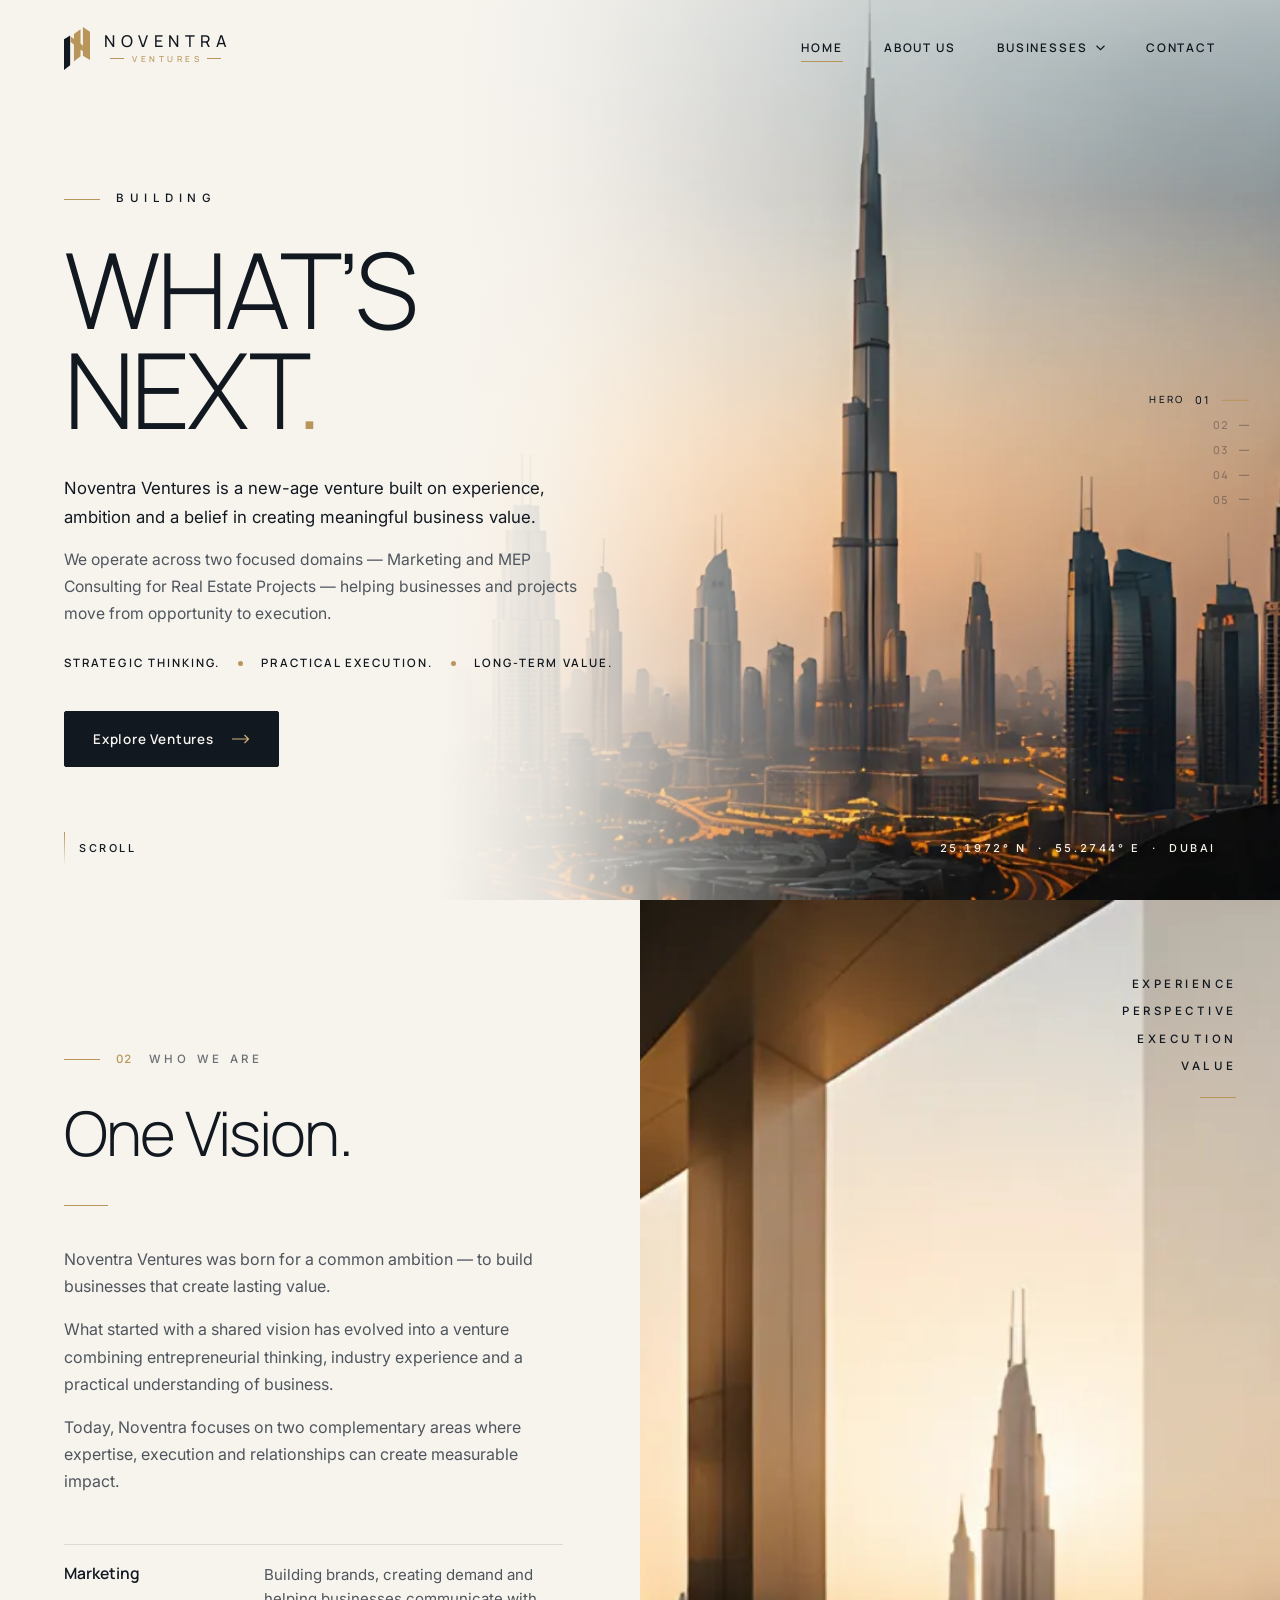
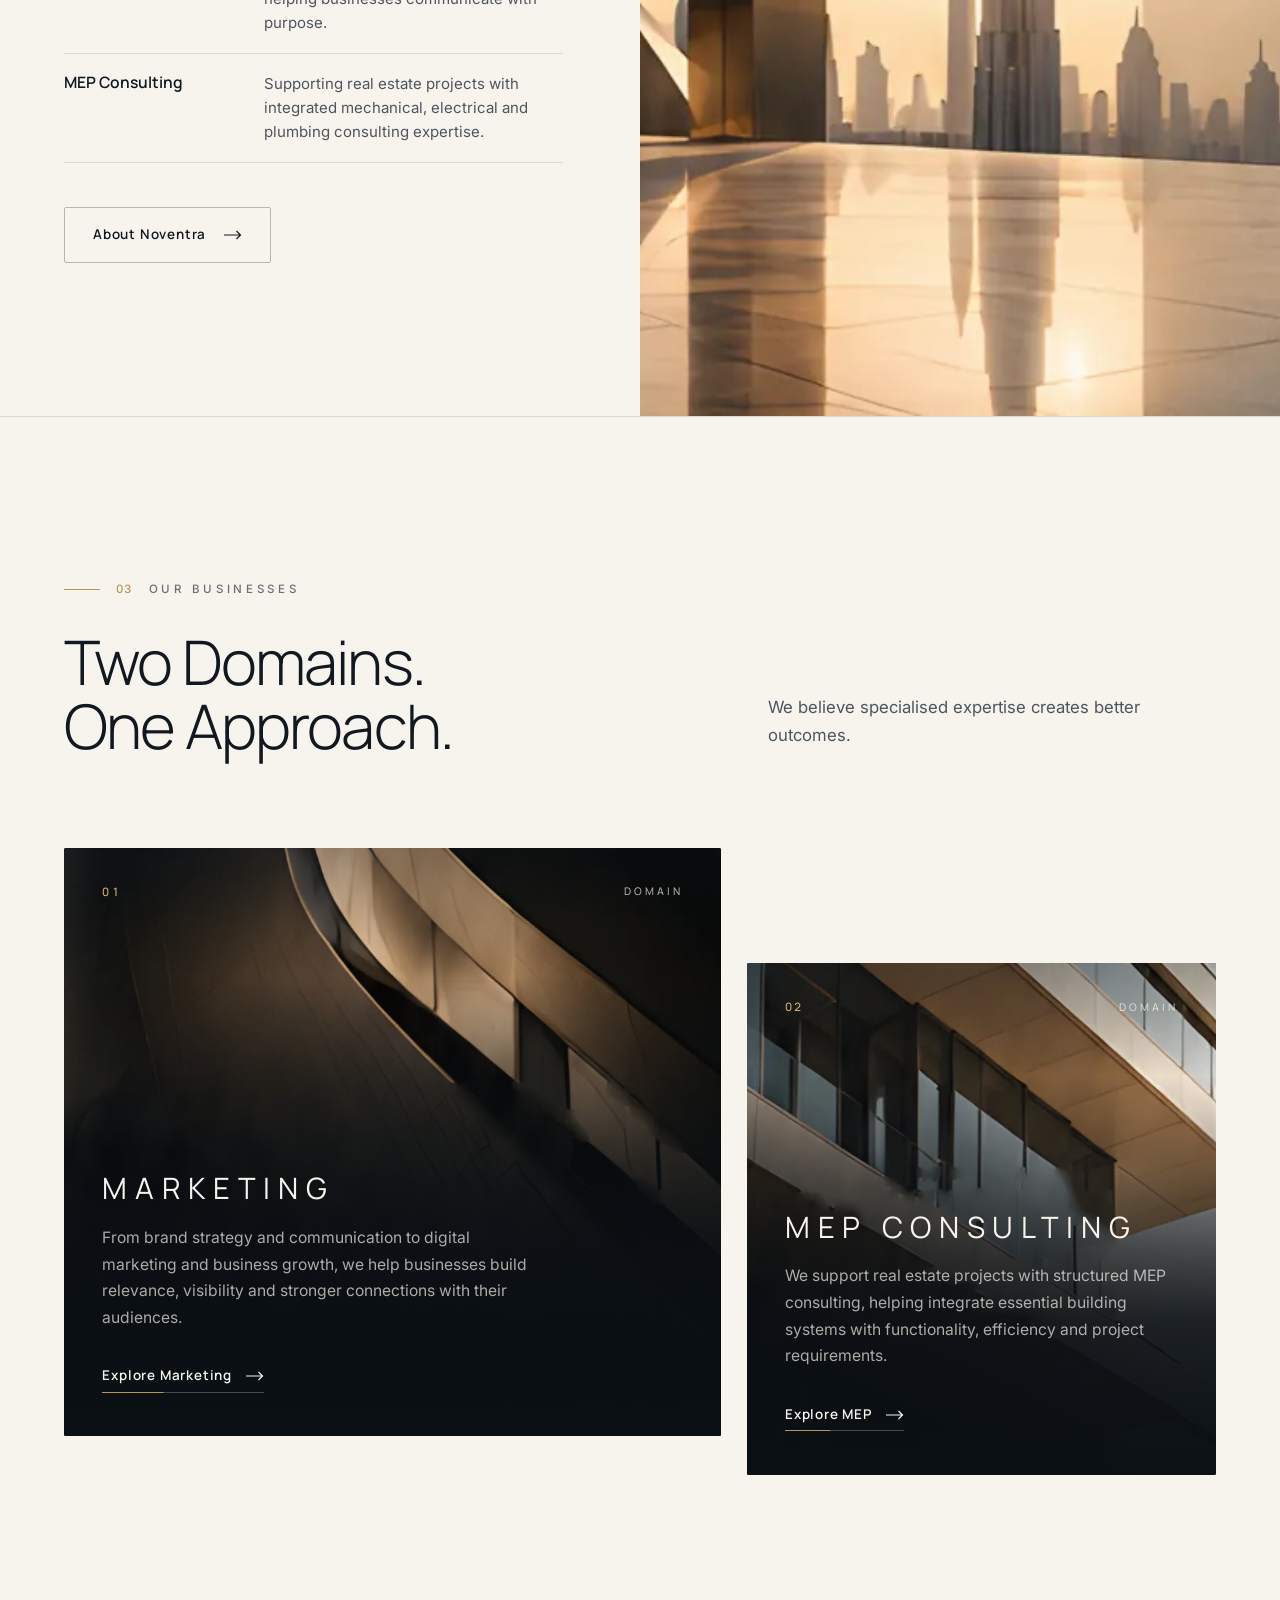
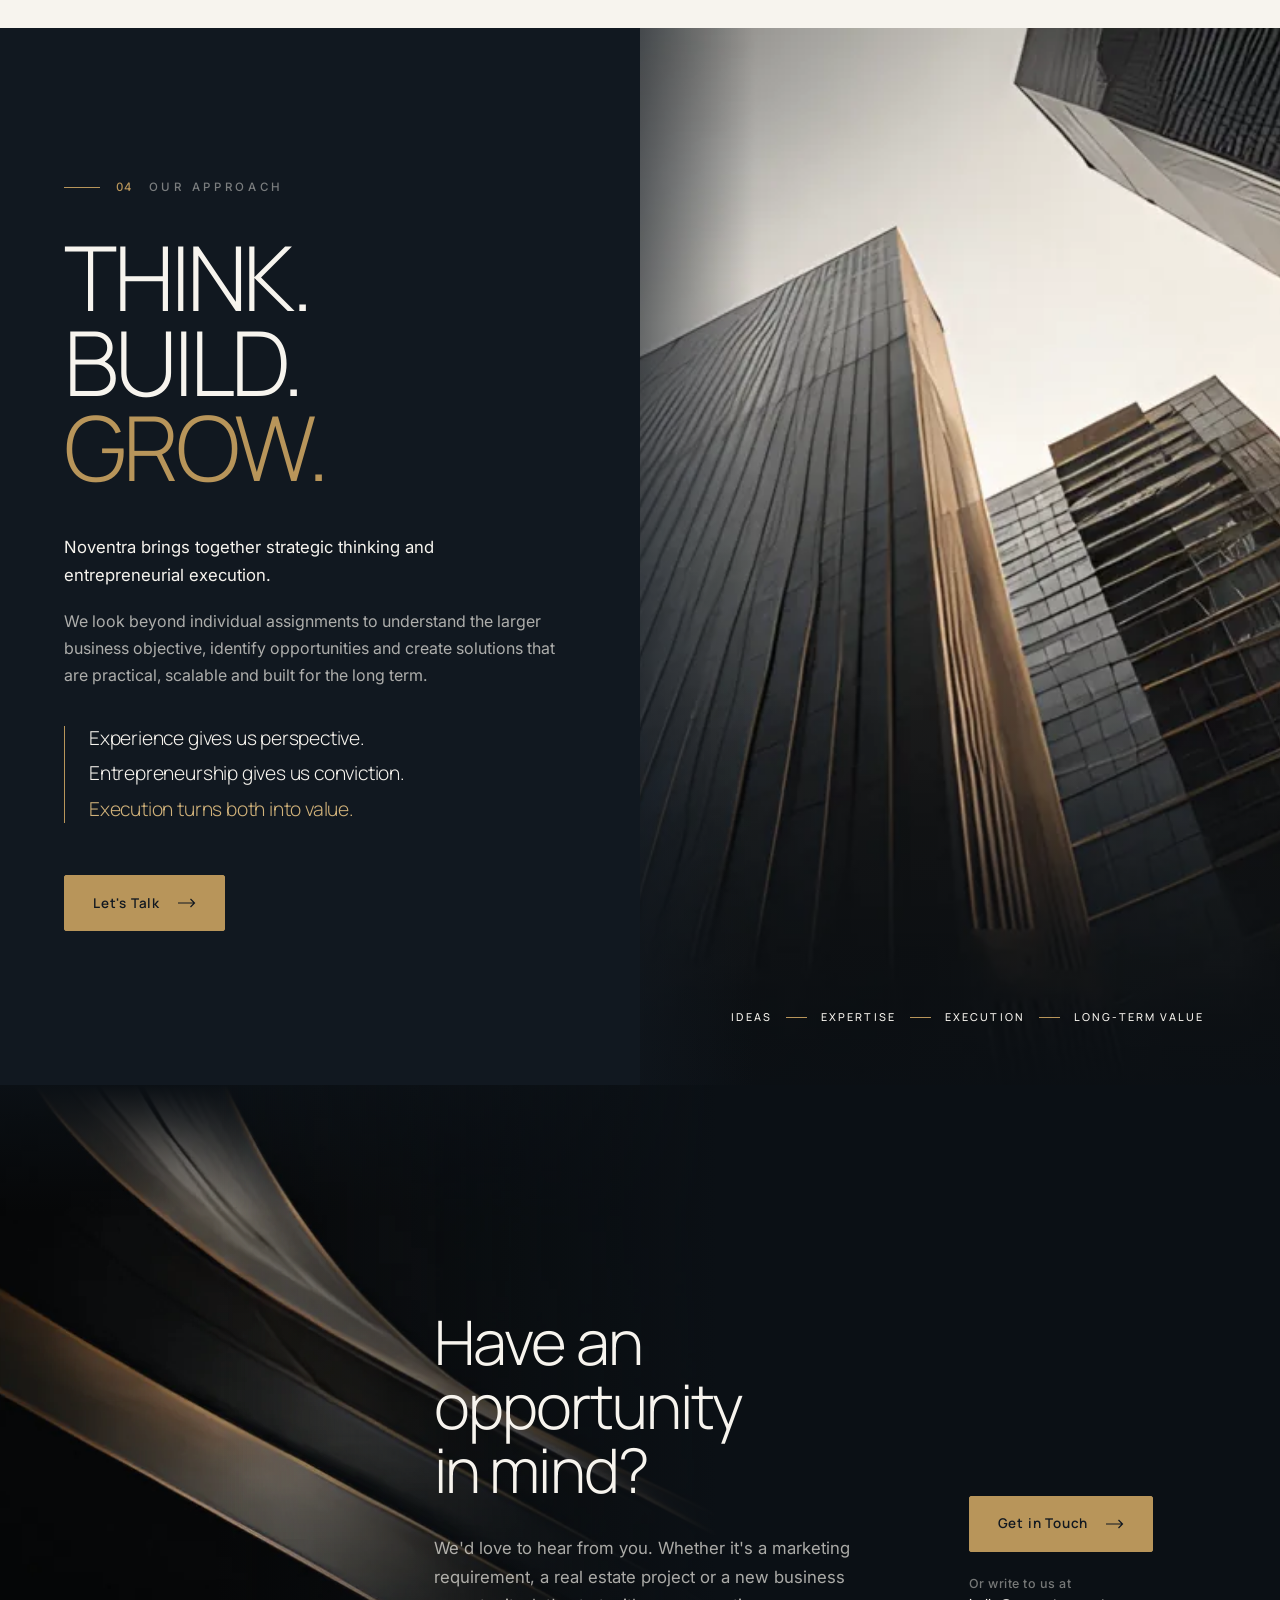
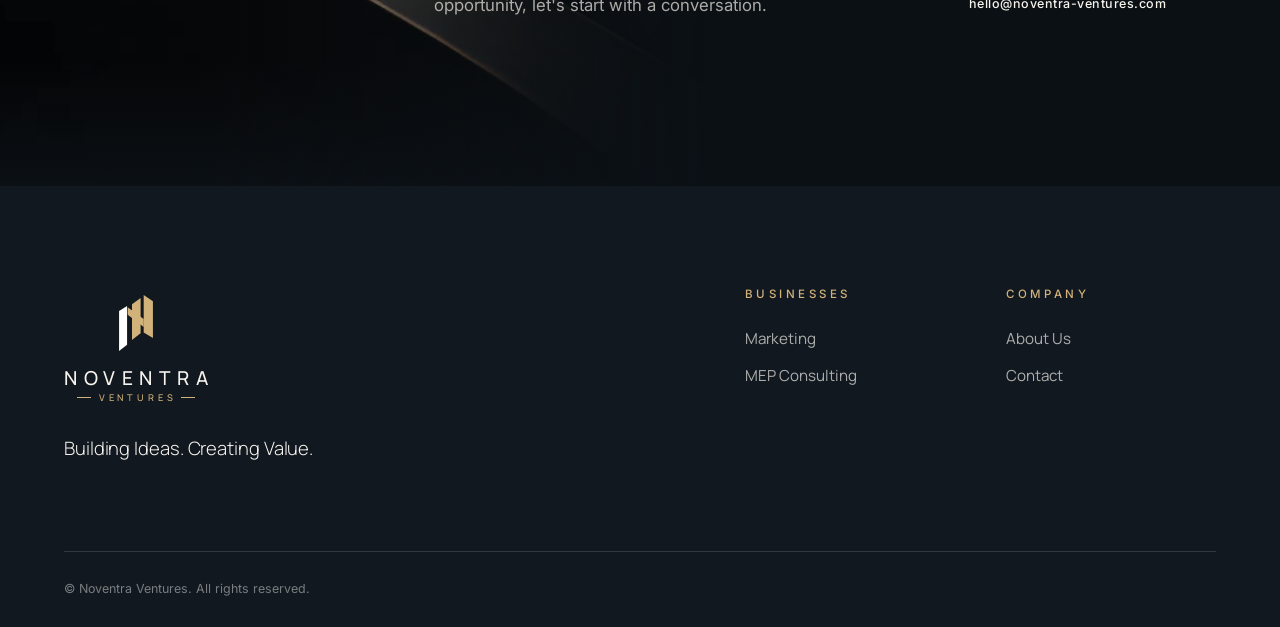
==== index.html @ 3c453032 "Add files via upload" ====
<!DOCTYPE html>
<html lang="en">
<head>
  <meta charset="utf-8">
  <meta name="viewport" content="width=device-width, initial-scale=1, viewport-fit=cover">
  <title>Noventra Ventures</title>
  <meta name="description" content="Noventra Ventures is a Dubai-based venture building businesses that create lasting value, across Marketing and MEP Consulting for real estate projects.">
  <meta name="theme-color" content="#111820">
  <meta property="og:type" content="website">
  <meta property="og:title" content="Noventra Ventures">
  <meta property="og:description" content="Noventra Ventures is a Dubai-based venture building businesses that create lasting value, across Marketing and MEP Consulting for real estate projects.">
  <meta property="og:image" content="assets/img/hero-1600.jpg">
  <meta name="twitter:card" content="summary_large_image">
  <link rel="icon" type="image/svg+xml" href="assets/img/noventra-symbol.svg">
  <link rel="preconnect" href="https://fonts.googleapis.com">
  <link rel="preconnect" href="https://fonts.gstatic.com" crossorigin>
  <link rel="stylesheet" href="https://fonts.googleapis.com/css2?family=Inter:wght@400;500;600&family=Manrope:wght@300;400;500;600;700&display=swap">
  <link rel="stylesheet" href="assets/css/styles.css">
  <script type="application/ld+json">
  {"@context": "https://schema.org", "@type": "Organization", "name": "Noventra Ventures", "slogan": "Create value. Build what lasts.", "email": "hello@noventra-ventures.com", "address": {"@type": "PostalAddress", "streetAddress": "B.C. 130786, Ajman Free Zone C1 Building, Ajman Free Zone", "addressLocality": "Ajman", "addressCountry": "AE"}}
  </script>
</head>
<body>
  <svg width="0" height="0" style="position:absolute" aria-hidden="true" focusable="false">
    <symbol id="nv-symbol" viewBox="0 0 49.44 81.8">
      <path class="nv-ink" d="M0 81.8V23.37l11.68-7.19v56.63z"/>
      <path class="nv-gold" d="M18.88 65.62V13.48l12.58-8.99v51.24z"/>
      <path class="nv-gold" d="M35.95 54.83V0l13.49 8.99v53.93z"/>
      <path class="nv-gold" d="M12.58 28.77l23.37 17.97V35.05L12.58 17.98z"/>
    </symbol>
  </svg>

  <a class="skip-link" href="#main">Skip to content</a>

  <header class="site-header">
    <div class="container site-header__inner">
      <a class="logo" href="index.html" aria-label="Noventra Ventures — home">
        <svg class="logo__symbol" aria-hidden="true"><use href="#nv-symbol"/></svg>
        <span class="logo__word" aria-hidden="true"><span class="logo__name">Noventra</span><span class="logo__sub">Ventures</span></span>
      </a>
      <nav class="nav" aria-label="Primary">
        <ul class="nav__list">
          <li><a class="nav__link" href="index.html" aria-current="page">Home</a></li>
          <li><a class="nav__link" href="about.html">About Us</a></li>
          <li class="nav__item" data-dropdown>
            <button class="nav__link" type="button" aria-expanded="false" aria-controls="dd-businesses">Businesses<svg class="chev" viewBox="0 0 9 6" aria-hidden="true"><path d="M.5.75 4.5 4.75 8.5.75" fill="none" stroke="currentColor" stroke-width="1.2"/></svg></button>
            <div class="dropdown" id="dd-businesses">
              <a href="marketing.html"><span>01</span>Marketing</a>
              <a href="mep.html"><span>02</span>MEP Consulting</a>
            </div>
          </li>
          <li><a class="nav__link" href="contact.html">Contact</a></li>
        </ul>
      </nav>
    </div>
  </header>

  <nav class="indicator" aria-label="Page sections">
    <a href="#home" data-target="home" data-label="Hero" class="is-active">01</a>
    <a href="#who" data-target="who" data-label="Who We Are">02</a>
    <a href="#businesses" data-target="businesses" data-label="Our Businesses">03</a>
    <a href="#approach" data-target="approach" data-label="Our Approach">04</a>
    <a href="#talk" data-target="talk" data-label="Contact">05</a>
  </nav>

  <main id="main">

    <!-- 01 Hero -->
    <section class="hero" id="home" data-tone="light" aria-labelledby="hero-title">
      <div class="hero__media">
        <picture>
            <source type="image/webp" srcset="assets/img/hero-900.webp 900w, assets/img/hero-1600.webp 1588w" sizes="(max-width: 960px) 100vw, 66vw">
            <img src="assets/img/hero-1600.jpg" srcset="assets/img/hero-900.jpg 900w, assets/img/hero-1600.jpg 1588w" sizes="(max-width: 960px) 100vw, 66vw" width="1588" height="1452" alt="Downtown Dubai at dawn, with Burj Khalifa rising above the skyline and the morning haze" fetchpriority="high">
          </picture>
      </div>
      <div class="container">
        <div class="hero__content">
          <p class="eyebrow">Building</p>
          <h1 class="display hero__title" id="hero-title"><span>What’s</span><span>Next<span class="dot">.</span></span></h1>
          <p class="hero__lead">Noventra Ventures is a new-age venture built on experience, ambition and a belief in creating meaningful business value.</p>
          <p class="hero__more">We operate across two focused domains — Marketing and MEP Consulting for Real Estate Projects — helping businesses and projects move from opportunity to execution.</p>
          <p class="hero__tagline"><span>Strategic thinking.</span><span>Practical execution.</span><span>Long-term value.</span></p>
          <div class="hero__actions">
            <a class="btn" href="#businesses">Explore Ventures <svg class="arrow" viewBox="0 0 18 10" aria-hidden="true"><path d="M0 5h16.5M12.5 1l4 4-4 4" fill="none" stroke="currentColor" stroke-width="1.2"/></svg></a>
          </div>
        </div>
      </div>
      <div class="hero__meta" aria-hidden="true">
        <span class="scroll-cue"><i></i>Scroll</span>
        <span class="coords">25.1972° N &nbsp;·&nbsp; 55.2744° E &nbsp;·&nbsp; Dubai</span>
      </div>
    </section>

    <!-- 02 Who we are -->
    <section class="who" id="who" data-tone="light" aria-labelledby="who-title">
      <div class="who__grid">
        <div class="who__text">
          <p class="eyebrow reveal"><span class="eyebrow__index">02</span> Who We Are</p>
          <h2 class="h2 reveal" id="who-title" data-delay="1"><span>One Vision.</span></h2>
          <span class="rule-gold reveal" aria-hidden="true"></span>
          <p class="body reveal">Noventra Ventures was born for a common ambition — to build businesses that create lasting value.</p>
          <p class="body reveal">What started with a shared vision has evolved into a venture combining entrepreneurial thinking, industry experience and a practical understanding of business.</p>
          <p class="body reveal">Today, Noventra focuses on two complementary areas where expertise, execution and relationships can create measurable impact.</p>
          <div class="criteria reveal" data-delay="1">
            <dl>
              <div class="criteria__row">
                <dt>Marketing</dt>
                <dd>Building brands, creating demand and helping businesses communicate with purpose.</dd>
              </div>
              <div class="criteria__row">
                <dt>MEP Consulting</dt>
                <dd>Supporting real estate projects with integrated mechanical, electrical and plumbing consulting expertise.</dd>
              </div>
            </dl>
          </div>
          <a class="btn btn--outline who__cta reveal" href="about.html">About Noventra <svg class="arrow" viewBox="0 0 18 10" aria-hidden="true"><path d="M0 5h16.5M12.5 1l4 4-4 4" fill="none" stroke="currentColor" stroke-width="1.2"/></svg></a>
        </div>
        <figure class="who__media">
          <picture>
            <source type="image/webp" srcset="assets/img/who-700.webp 700w, assets/img/who-1200.webp 1200w" sizes="(max-width: 960px) 100vw, 50vw">
            <img src="assets/img/who-1200.jpg" srcset="assets/img/who-700.jpg 700w, assets/img/who-1200.jpg 1200w" sizes="(max-width: 960px) 100vw, 50vw" width="1200" height="1175" alt="A stone-clad terrace framing the Dubai skyline at sunrise, reflected in a polished floor" loading="lazy" decoding="async">
          </picture>
          <ul class="who__caption" aria-label="What we bring">
            <li>Experience</li><li>Perspective</li><li>Execution</li><li>Value</li>
          </ul>
        </figure>
      </div>
    </section>

    <!-- 03 Our businesses -->
    <section class="businesses" id="businesses" data-tone="light" aria-labelledby="biz-title">
      <div class="container">
        <div class="section-head">
          <div>
            <p class="eyebrow reveal"><span class="eyebrow__index">03</span> Our Businesses</p>
            <h2 class="h2 reveal" id="biz-title" data-delay="1"><span>Two Domains.</span><span>One Approach.</span></h2>
          </div>
          <div class="section-head__aside reveal" data-delay="2">
            <p class="lead">We believe specialised expertise creates better outcomes.</p>
          </div>
        </div>
        <div class="cards">
          <article class="card reveal" aria-labelledby="card-marketing">
            <div class="card__media">
              <picture>
            <source type="image/webp" srcset="assets/img/card-marketing-700.webp 700w, assets/img/card-marketing-1200.webp 1200w" sizes="(max-width: 960px) 100vw, 58vw">
            <img src="assets/img/card-marketing-1200.jpg" srcset="assets/img/card-marketing-700.jpg 700w, assets/img/card-marketing-1200.jpg 1200w" sizes="(max-width: 960px) 100vw, 58vw" width="1200" height="828" alt="" loading="lazy" decoding="async">
          </picture>
            </div>
            <p class="card__index"><b>01</b><em>Domain</em></p>
            <div class="card__body">
              <h3 class="card__title" id="card-marketing">Marketing</h3>
              <p class="card__text">From brand strategy and communication to digital marketing and business growth, we help businesses build relevance, visibility and stronger connections with their audiences.</p>
              <a class="link" href="marketing.html">Explore Marketing <svg class="arrow" viewBox="0 0 18 10" aria-hidden="true"><path d="M0 5h16.5M12.5 1l4 4-4 4" fill="none" stroke="currentColor" stroke-width="1.2"/></svg></a>
            </div>
          </article>
          <article class="card card--offset reveal" data-delay="2" aria-labelledby="card-mep">
            <div class="card__media">
              <picture>
            <source type="image/webp" srcset="assets/img/card-mep-700.webp 700w, assets/img/card-mep-1200.webp 1200w" sizes="(max-width: 960px) 100vw, 42vw">
            <img src="assets/img/card-mep-1200.jpg" srcset="assets/img/card-mep-700.jpg 700w, assets/img/card-mep-1200.jpg 1200w" sizes="(max-width: 960px) 100vw, 42vw" width="1200" height="828" alt="" loading="lazy" decoding="async" style="object-position: 62% 50%">
          </picture>
            </div>
            <p class="card__index"><b>02</b><em>Domain</em></p>
            <div class="card__body">
              <h3 class="card__title" id="card-mep">MEP Consulting</h3>
              <p class="card__text">We support real estate projects with structured MEP consulting, helping integrate essential building systems with functionality, efficiency and project requirements.</p>
              <a class="link" href="mep.html">Explore MEP <svg class="arrow" viewBox="0 0 18 10" aria-hidden="true"><path d="M0 5h16.5M12.5 1l4 4-4 4" fill="none" stroke="currentColor" stroke-width="1.2"/></svg></a>
            </div>
          </article>
        </div>
      </div>
    </section>

    <!-- 04 Our approach -->
    <section class="approach on-dark" id="approach" data-tone="dark" aria-labelledby="approach-title">
      <div class="approach__grid">
        <div class="approach__text">
          <p class="eyebrow reveal"><span class="eyebrow__index">04</span> Our Approach</p>
          <h2 class="display approach__title reveal" id="approach-title" data-delay="1">
            <span>Think.</span><span>Build.</span><span class="accent">Grow.</span>
          </h2>
          <p class="lead reveal" data-delay="2">Noventra brings together strategic thinking and entrepreneurial execution.</p>
          <p class="body approach__body reveal" data-delay="2">We look beyond individual assignments to understand the larger business objective, identify opportunities and create solutions that are practical, scalable and built for the long term.</p>
          <ul class="credo reveal" data-delay="2">
            <li>Experience gives us perspective.</li>
            <li>Entrepreneurship gives us conviction.</li>
            <li>Execution turns both into value.</li>
          </ul>
          <a class="btn btn--gold reveal" href="contact.html">Let's Talk <svg class="arrow" viewBox="0 0 18 10" aria-hidden="true"><path d="M0 5h16.5M12.5 1l4 4-4 4" fill="none" stroke="currentColor" stroke-width="1.2"/></svg></a>
        </div>
        <div class="approach__media">
          <picture>
            <source type="image/webp" srcset="assets/img/approach-700.webp 700w, assets/img/approach-1200.webp 1200w" sizes="(max-width: 960px) 100vw, 50vw">
            <img src="assets/img/approach-1200.jpg" srcset="assets/img/approach-700.jpg 700w, assets/img/approach-1200.jpg 1200w" sizes="(max-width: 960px) 100vw, 50vw" width="1200" height="1088" alt="Glass-and-steel towers seen from street level, converging against a pale sky" loading="lazy" decoding="async">
          </picture>
          <ol class="sequence" aria-label="How we work">
            <li>Ideas</li><li>Expertise</li><li>Execution</li><li>Long-Term Value</li>
          </ol>
        </div>
      </div>
    </section>

    <section class="cta cta-band on-dark" id="talk" data-tone="dark" aria-labelledby="talk-title">
      <div class="cta__media" aria-hidden="true">
        <picture>
          <source type="image/webp" srcset="assets/img/cta-1000.webp">
          <img src="assets/img/cta-1000.jpg" width="1000" height="690" alt="" loading="lazy" decoding="async">
        </picture>
      </div>
      <div class="container cta-band__grid">
        <div class="cta-band__copy">
          <p class="eyebrow reveal"><span class="eyebrow__index">05</span> Let's Build Something</p>
          <h2 class="h2 reveal" id="talk-title" data-delay="1"><span>Have an opportunity</span><span>in mind?</span></h2>
          <p class="lead reveal" data-delay="2">We'd love to hear from you. Whether it's a marketing requirement, a real estate project or a new business opportunity, let's start with a conversation.</p>
        </div>
        <div class="cta-band__action reveal" data-delay="2">
          <a class="btn btn--gold" href="contact.html">Get in Touch <svg class="arrow" viewBox="0 0 18 10" aria-hidden="true"><path d="M0 5h16.5M12.5 1l4 4-4 4" fill="none" stroke="currentColor" stroke-width="1.2"/></svg></a>
          <p class="cta-band__mail">Or write to us at<br><span>hello@noventra-ventures.com</span></p>
        </div>
      </div>
    </section>
  </main>

  <footer class="site-footer on-dark">
    <div class="container">
      <div class="footer__grid">
        <div class="footer__brand">
          <a class="logo logo--reverse logo--stacked" href="index.html" aria-label="Noventra Ventures — home">
        <svg class="logo__symbol" aria-hidden="true"><use href="#nv-symbol"/></svg>
        <span class="logo__word" aria-hidden="true"><span class="logo__name">Noventra</span><span class="logo__sub">Ventures</span></span>
      </a>
          <p class="footer__tagline">Building Ideas. Creating Value.</p>
        </div>
        <div class="footer__col">
          <h2>Businesses</h2>
          <ul>
            <li><a href="marketing.html">Marketing</a></li>
            <li><a href="mep.html">MEP Consulting</a></li>
          </ul>
        </div>
        <div class="footer__col">
          <h2>Company</h2>
          <ul>
            <li><a href="about.html">About Us</a></li>
            <li><a href="contact.html">Contact</a></li>
          </ul>
        </div>
      </div>
      <div class="footer__bar">
        <p>© Noventra Ventures. All rights reserved.</p>
      </div>
    </div>
  </footer>

  <script src="assets/js/main.js" defer></script>
</body>
</html>
---- assets/css/styles.css ----
/* =========================================================================
   Noventra Ventures — Homepage
   Layout concept: an architectural 12-column grid where ivory editorial
   space alternates with ink "vault" sections; type carries the weight,
   imagery is cropped like architectural plates, gold appears only as rule,
   numeral and single action.
   ========================================================================= */

:root {
  /* Brand palette (Brand Guidelines v1.0) */
  --ink: #111820;            /* Noventra Ink — headings, navigation, dark surfaces */
  --ink-deep: #0B1015;       /* deeper ink for layered dark sections */
  --gold: #B8955A;           /* Champagne Gold — rules, highlights, key action */
  --gold-light: #D1B27A;     /* Light Gold — emphasis on dark */
  --ivory: #F7F4EE;          /* Warm Ivory — primary editorial ground */
  --white: #FFFFFF;          /* Pure White — clean surfaces */
  --mist: #EEEAE1;           /* Mist — secondary surfaces, dividers */

  /* Derived neutrals (hue-biased toward ink) */
  --text: #111820;
  --text-muted: #4E555D;
  --text-soft: #6B7076;
  --on-dark: #F7F4EE;
  --on-dark-muted: rgba(247, 244, 238, 0.68);
  --on-dark-soft: rgba(247, 244, 238, 0.46);
  --rule: rgba(17, 24, 32, 0.12);
  --rule-dark: rgba(247, 244, 238, 0.14);

  /* Type */
  --font-display: "Manrope", "Avenir Next", "Segoe UI", system-ui, sans-serif;
  --font-body: "Inter", "Helvetica Neue", Arial, system-ui, sans-serif;

  --fs-hero: clamp(3.4rem, 8.2vw, 7.75rem);
  --fs-display: clamp(3.1rem, 7vw, 6.75rem);
  --fs-h2: clamp(2.4rem, 4.8vw, 4.4rem);
  --fs-h3: clamp(1.15rem, 1.4vw, 1.35rem);
  --fs-lead: clamp(1.05rem, 1.2vw, 1.2rem);
  --fs-body: 1rem;
  --fs-small: 0.875rem;
  --fs-label: 0.72rem;

  /* Space & grid */
  --gutter: clamp(20px, 5vw, 80px);
  --maxw: 1400px;
  --section-y: clamp(96px, 12vw, 176px);
  --radius: 2px;
  --header-h: 96px;

  /* Motion */
  --ease: cubic-bezier(0.22, 0.61, 0.36, 1);
  --dur: 200ms;
  --dur-slow: 250ms;

  color-scheme: light;
}

/* ---------- Base ---------- */
*, *::before, *::after { box-sizing: border-box; }
html { scroll-behavior: smooth; -webkit-text-size-adjust: 100%; }
body {
  margin: 0;
  background: var(--ivory);
  color: var(--text);
  font-family: var(--font-body);
  font-size: var(--fs-body);
  line-height: 1.7;
  -webkit-font-smoothing: antialiased;
  -moz-osx-font-smoothing: grayscale;
  text-rendering: optimizeLegibility;
  overflow-x: hidden;
}
img { display: block; max-width: 100%; height: auto; }
a { color: inherit; text-decoration: none; }
h1, h2, h3, p, ul { margin: 0; }
ul { padding: 0; list-style: none; }
button { font: inherit; color: inherit; background: none; border: 0; cursor: pointer; padding: 0; }
:focus-visible { outline: 1px solid var(--gold); outline-offset: 4px; }
::selection { background: var(--gold-light); color: var(--ink); }

.visually-hidden {
  position: absolute !important; width: 1px; height: 1px; overflow: hidden;
  clip: rect(0 0 0 0); clip-path: inset(50%); white-space: nowrap;
}
.skip-link {
  position: fixed; top: 12px; left: 12px; z-index: 200;
  padding: 12px 18px; background: var(--ink); color: var(--ivory);
  font: 600 var(--fs-small)/1 var(--font-display); letter-spacing: .04em;
  transform: translateY(-160%); transition: transform var(--dur) var(--ease);
}
.skip-link:focus { transform: none; }

.container {
  width: 100%;
  max-width: calc(var(--maxw) + var(--gutter) * 2);
  margin-inline: auto;
  padding-inline: var(--gutter);
}

/* ---------- Typographic components ---------- */
.eyebrow {
  display: inline-flex; align-items: center; gap: 16px;
  font: 500 var(--fs-label)/1 var(--font-body);
  letter-spacing: 0.32em; text-transform: uppercase;
  color: var(--text-soft);
}
.eyebrow::before {
  content: ""; width: 36px; height: 1px; background: var(--gold); flex: none;
}
.eyebrow__index { color: var(--gold); letter-spacing: .12em; font-variant-numeric: tabular-nums; }
.on-dark .eyebrow { color: var(--on-dark-soft); }

.display {
  font-family: var(--font-display);
  font-weight: 300;
  letter-spacing: -0.035em;
  line-height: 0.95;
  text-wrap: balance;
}
.h2 {
  font-family: var(--font-display);
  font-weight: 300;
  font-size: var(--fs-h2);
  line-height: 1.04;
  letter-spacing: -0.03em;
  text-wrap: balance;
}
.h2 span { display: block; }
.lead { font-size: var(--fs-lead); line-height: 1.7; color: var(--text-muted); max-width: 34em; }
.body { color: var(--text-muted); max-width: 36em; }
.on-dark .lead, .on-dark .body { color: var(--on-dark-muted); }

.rule-gold { display: block; width: 44px; height: 1px; background: var(--gold); }

/* ---------- Buttons & links ---------- */
.btn {
  --btn-bg: var(--ink); --btn-fg: var(--ivory); --btn-arrow: var(--gold-light);
  display: inline-flex; align-items: center; gap: 18px;
  min-height: 56px; padding: 0 28px;
  background: var(--btn-bg); color: var(--btn-fg);
  border: 1px solid var(--btn-bg); border-radius: var(--radius);
  font: 600 0.84rem/1 var(--font-display); letter-spacing: 0.06em;
  transition: background-color var(--dur) var(--ease), color var(--dur) var(--ease), border-color var(--dur) var(--ease);
}
.btn:hover { --btn-bg: #1E2833; }
.btn--gold { --btn-bg: var(--gold); --btn-fg: var(--ink); --btn-arrow: var(--ink); }
.btn--gold:hover { --btn-bg: var(--gold-light); }
.btn--outline {
  background: transparent; color: var(--ink); border-color: rgba(17,24,32,.28); --btn-arrow: var(--ink);
}
.btn--outline:hover { border-color: var(--ink); background: transparent; }

.arrow {
  width: 18px; height: 10px; flex: none; color: var(--btn-arrow, currentColor);
  transition: transform var(--dur) var(--ease);
}
.btn:hover .arrow, .link:hover .arrow, .card:hover .link .arrow { transform: translateX(5px); }

.link {
  position: relative; display: inline-flex; align-items: center; gap: 14px;
  padding-block: 10px;
  font: 600 0.84rem/1 var(--font-display); letter-spacing: 0.06em;
  color: var(--ink);
}
.link::after {
  content: ""; position: absolute; left: 0; right: 0; bottom: 0; height: 1px;
  background: currentColor; opacity: .25;
}
.link::before {
  content: ""; position: absolute; left: 0; bottom: 0; height: 1px; width: 100%;
  background: var(--gold); transform: scaleX(.38); transform-origin: left;
  transition: transform var(--dur-slow) var(--ease); z-index: 1;
}
.link:hover::before, .card:hover .link::before { transform: scaleX(1); }
.on-dark .link { color: var(--on-dark); }

/* ---------- Header ---------- */
main [id] { scroll-margin-top: 76px; }
#home { scroll-margin-top: 0; }
.site-header {
  position: fixed; inset: 0 0 auto 0; z-index: 100;
  padding-top: env(safe-area-inset-top, 0px);
  transition: background-color var(--dur-slow) var(--ease), box-shadow var(--dur-slow) var(--ease), transform var(--dur-slow) var(--ease);
}
.site-header.is-scrolled {
  background: rgba(247, 244, 238, 0.92);
  backdrop-filter: saturate(140%) blur(14px);
  -webkit-backdrop-filter: saturate(140%) blur(14px);
  box-shadow: 0 1px 0 var(--rule);
}
.site-header__inner {
  display: flex; align-items: center; justify-content: space-between; gap: 32px;
  height: var(--header-h);
  transition: height var(--dur-slow) var(--ease);
}
.site-header.is-scrolled .site-header__inner { height: 76px; }
/* Logo — symbol is the exact vector from the guidelines; wordmark set in Manrope */
.logo { --logo-ink: var(--ink); --logo-gold: var(--gold); --logo-text: var(--ink);
  display: inline-flex; align-items: center; gap: 14px; flex: none; padding: 6px 0; color: var(--logo-text); }
.logo__symbol { width: 26px; height: 43px; flex: none; }
#nv-symbol .nv-ink { fill: var(--logo-ink, #111820); }
#nv-symbol .nv-gold { fill: var(--logo-gold, #B8955A); }
.logo__word { display: grid; justify-items: center; gap: 5px; }
.logo__name { font: 500 1.02rem/1 var(--font-display); letter-spacing: .34em; margin-right: -.34em; text-transform: uppercase; }
.logo__sub { display: inline-flex; align-items: center; gap: 8px; font: 500 .52rem/1 var(--font-display); letter-spacing: .42em; text-transform: uppercase; color: var(--logo-gold); }
.logo__sub::before, .logo__sub::after { content: ""; width: 14px; height: 1px; background: var(--logo-gold); }
.logo__sub::after { margin-left: -.42em; }
.logo--reverse { --logo-ink: var(--white); --logo-gold: var(--gold-light); --logo-text: var(--ivory); }
.logo--stacked { flex-direction: column; gap: 18px; }
.logo--stacked .logo__symbol { width: 34px; height: 56px; }
.logo--stacked .logo__name { font-size: 1.2rem; }
.logo--stacked .logo__sub { font-size: .58rem; }

.nav { display: flex; align-items: center; gap: clamp(28px, 3.4vw, 52px); }
.nav__list { display: flex; align-items: center; gap: clamp(26px, 3.2vw, 48px); }
.nav__link {
  position: relative; display: inline-flex; align-items: center; gap: 8px;
  padding: 10px 0;
  font: 600 0.74rem/1 var(--font-display); letter-spacing: 0.16em; text-transform: uppercase; color: var(--ink);
}
.nav__link::after {
  content: ""; position: absolute; left: 0; bottom: 2px; height: 1px; width: 100%;
  background: var(--gold); transform: scaleX(0); transform-origin: left;
  transition: transform var(--dur-slow) var(--ease);
}
.nav__link:hover::after, .nav__link[aria-current="page"]::after { transform: scaleX(1); }
.menu-toggle {
  display: none; align-items: center; gap: 12px; height: 44px; padding: 0 2px;
  font: 600 0.75rem/1 var(--font-display); letter-spacing: .2em; text-transform: uppercase;
}
.menu-toggle__bars { position: relative; width: 26px; height: 10px; }
.menu-toggle__bars::before, .menu-toggle__bars::after {
  content: ""; position: absolute; left: 0; right: 0; height: 1.5px; background: var(--ink);
  transition: transform var(--dur) var(--ease), top var(--dur) var(--ease);
}
.menu-toggle__bars::before { top: 0; }
.menu-toggle__bars::after { top: 8px; }

/* Mobile menu */
.mobile-menu {
  position: fixed; inset: 0; z-index: 150;
  display: flex; flex-direction: column;
  padding: calc(env(safe-area-inset-top, 0px) + 20px) var(--gutter) calc(env(safe-area-inset-bottom, 0px) + 32px);
  background: var(--ink); color: var(--on-dark);
  opacity: 0; visibility: hidden;
  transition: opacity var(--dur-slow) var(--ease), visibility 0s linear var(--dur-slow);
}
.mobile-menu.is-open { opacity: 1; visibility: visible; transition-delay: 0s; }
.mobile-menu__top { display: flex; align-items: center; justify-content: space-between; height: 56px; }
.mobile-menu__top img { height: 32px; width: auto; }
.mobile-menu__close { display: inline-flex; align-items: center; gap: 12px; height: 44px; font: 600 .75rem/1 var(--font-display); letter-spacing: .2em; text-transform: uppercase; color: var(--on-dark); }
.mobile-menu__close svg { width: 16px; height: 16px; }
.mobile-menu__nav { margin-top: auto; margin-bottom: auto; padding-block: 40px; }
.mobile-menu__nav li { border-top: 1px solid var(--rule-dark); }
.mobile-menu__nav li:last-child { border-bottom: 1px solid var(--rule-dark); }
.mobile-menu__nav a {
  display: flex; align-items: baseline; justify-content: space-between; padding: 22px 0;
  font: 300 clamp(2rem, 9vw, 2.75rem)/1 var(--font-display); letter-spacing: -0.02em;
}
.mobile-menu__nav a span { font: 500 .72rem/1 var(--font-body); color: var(--gold-light); letter-spacing: .14em; }
.mobile-menu__foot { display: grid; gap: 22px; }
.mobile-menu__foot p { font-size: var(--fs-small); color: var(--on-dark-muted); }

/* ---------- Section indicator ---------- */
.indicator {
  position: fixed; right: clamp(20px, 2.4vw, 40px); top: 50%; z-index: 90;
  transform: translateY(-50%);
  display: none; flex-direction: column; gap: 14px;
  --ind: var(--ink); --ind-soft: rgba(17,24,32,.35);
  transition: opacity var(--dur-slow) var(--ease);
}
.indicator[data-tone="dark"] { --ind: var(--ivory); --ind-soft: rgba(247,244,238,.4); }
.indicator a {
  display: flex; align-items: center; justify-content: flex-end; gap: 10px;
  font: 500 0.68rem/1 var(--font-display); letter-spacing: .12em; font-variant-numeric: tabular-nums;
  color: var(--ind-soft); transition: color var(--dur) var(--ease);
}
.indicator a::after {
  content: ""; width: 10px; height: 1px; background: currentColor;
  transition: width var(--dur-slow) var(--ease), background-color var(--dur) var(--ease);
}
.indicator a:hover { color: var(--ind); }
.indicator a.is-active { color: var(--ind); }
.indicator a.is-active::after { width: 28px; background: var(--gold); }
.indicator a::before { content: attr(data-label); opacity: 0; transform: translateX(6px); font-size: .62rem; letter-spacing: .24em; text-transform: uppercase; transition: opacity var(--dur) var(--ease), transform var(--dur) var(--ease); }
.indicator a.is-active::before, .indicator a:hover::before { opacity: 1; transform: none; }

/* ---------- 01 Hero ---------- */
.hero {
  position: relative; isolation: isolate;
  min-height: clamp(660px, 100svh, 980px);
  display: flex; align-items: center;
  padding-block: calc(var(--header-h) + 48px) 96px;
  overflow: hidden;
  background: var(--ivory);
}
.hero__media {
  position: absolute; z-index: -1; top: 0; right: 0; bottom: 0; width: 66%;
}
.hero__media picture, .hero__media img { width: 100%; height: 100%; }
.hero__media img { object-fit: cover; object-position: 55% 30%; }
.hero__media::before {
  content: ""; position: absolute; inset: 0; z-index: 1;
  background:
    linear-gradient(90deg, var(--ivory) 0%, rgba(247,244,238,.86) 14%, rgba(247,244,238,.35) 34%, rgba(247,244,238,0) 52%),
    linear-gradient(180deg, rgba(247,244,238,.55) 0%, rgba(247,244,238,0) 22%);
}
.hero__content { position: relative; max-width: 640px; }
.hero__content .eyebrow { margin-bottom: 34px; letter-spacing: .48em; color: var(--ink); }
.hero__title {
  font-size: var(--fs-hero);
  text-transform: uppercase;
  color: var(--ink);
}
.hero__title span { display: block; }
.hero__title .dot { display: inline; color: var(--gold); }
.hero__lead { margin-top: 36px; max-width: 31em; color: var(--ink); font-size: var(--fs-lead); }
.hero__more { margin-top: 16px; max-width: 34em; color: var(--text-muted); font-size: .98rem; }
.hero__tagline { display: flex; flex-wrap: wrap; gap: 6px 18px; margin-top: 28px; font: 600 .72rem/1.4 var(--font-display); letter-spacing: .18em; text-transform: uppercase; color: var(--ink); }
.hero__tagline span { display: inline-flex; align-items: center; gap: 18px; }
.hero__tagline span + span::before { content: ""; width: 5px; height: 5px; border-radius: 50%; background: var(--gold); }
.hero__actions { display: flex; flex-wrap: wrap; align-items: center; gap: 20px 40px; margin-top: 40px; }

.hero__meta {
  position: absolute; left: var(--gutter); right: var(--gutter); bottom: 34px;
  display: flex; justify-content: space-between; align-items: center; gap: 24px;
  max-width: var(--maxw); margin-inline: auto;
  font: 500 0.68rem/1.4 var(--font-body); letter-spacing: .24em; text-transform: uppercase;
  color: var(--text-soft);
}
.hero__meta .coords { color: var(--on-dark); text-shadow: 0 1px 12px rgba(0,0,0,.4); font-variant-numeric: tabular-nums; }
.scroll-cue { display: inline-flex; align-items: center; gap: 14px; color: var(--ink); }
.scroll-cue i { display: block; width: 1px; height: 34px; background: linear-gradient(var(--gold), rgba(184,149,90,0)); }

/* ---------- 02 Who we are ---------- */
.who { background: var(--ivory); }
.who__grid { display: grid; grid-template-columns: minmax(0, 1fr) minmax(0, 1fr); min-height: 760px; }
.who__text {
  display: flex; flex-direction: column; justify-content: center;
  padding: var(--section-y) clamp(32px, 6vw, 112px) var(--section-y) max(var(--gutter), calc((100vw - var(--maxw)) / 2));
}
.who__text .h2 { margin-top: 36px; }
.who__text .rule-gold { margin: 40px 0; }
.who__text .body + .body { margin-top: 18px; }
.criteria { margin-top: 48px; max-width: 36em; }
.criteria__label { font: 500 var(--fs-label)/1 var(--font-body); letter-spacing: .28em; text-transform: uppercase; color: var(--text-soft); margin-bottom: 18px; }
.criteria dl { margin: 0; border-top: 1px solid var(--rule); }
.criteria__row { display: grid; grid-template-columns: minmax(0, 11em) minmax(0, 1fr); gap: 8px 24px; padding: 18px 0; border-bottom: 1px solid var(--rule); }
.criteria dt { font: 600 .98rem/1.4 var(--font-display); color: var(--ink); }
.criteria dd { margin: 0; font-size: .94rem; line-height: 1.6; color: var(--text-muted); }
.who__text .link, .who__cta { margin-top: 44px; align-self: flex-start; }
.who__text .body + .body { margin-top: 16px; }

.who__media { position: relative; overflow: hidden; margin: 0; background: var(--mist); }
.who__media picture, .who__media img { width: 100%; height: 100%; }
.who__media img { object-fit: cover; object-position: 30% 50%; }
.who__caption {
  position: absolute; right: clamp(24px, 3.4vw, 56px); top: clamp(40px, 6vw, 96px);
  display: flex; flex-direction: column; align-items: flex-end; gap: 12px; text-align: right;
  font: 500 var(--fs-label)/1 var(--font-body); letter-spacing: .3em; text-transform: uppercase;
  color: var(--ink);
}
.who__caption li { padding: 2px 0; }
.who__caption::after { content: ""; display: block; width: 36px; height: 1px; background: var(--gold); margin-top: 10px; }

/* ---------- 03 Businesses ---------- */
.businesses { padding-block: var(--section-y); background: var(--ivory); border-top: 1px solid var(--rule); }
.section-head {
  display: grid; grid-template-columns: minmax(0, 7fr) minmax(0, 5fr); gap: 40px clamp(32px, 6vw, 96px);
  align-items: end; margin-bottom: clamp(56px, 7vw, 96px);
}
.section-head .h2 { margin-top: 32px; }
.section-head__aside { display: grid; gap: 28px; justify-items: start; padding-bottom: 8px; }

.cards { display: grid; grid-template-columns: minmax(0, 7fr) minmax(0, 5fr); gap: clamp(20px, 2vw, 32px); align-items: start; }
.card {
  position: relative; isolation: isolate; display: flex; flex-direction: column; justify-content: flex-end;
  overflow: hidden; border-radius: var(--radius);
  background: var(--ink); color: var(--on-dark);
  min-height: clamp(520px, 46vw, 680px);
}
.card--offset { margin-top: clamp(0px, 9vw, 140px); min-height: clamp(480px, 40vw, 600px); }
.card__media { position: absolute; inset: 0; z-index: -1; }
.card__media picture, .card__media img { width: 100%; height: 100%; }
.card__media img { object-fit: cover; transform: scale(1.001); transition: transform var(--dur-slow) var(--ease), filter var(--dur-slow) var(--ease); }
.card:hover .card__media img { transform: scale(1.035); }
.card__media::after {
  content: ""; position: absolute; inset: 0;
  background: linear-gradient(180deg, rgba(11,16,21,.28) 0%, rgba(11,16,21,0) 22%, rgba(11,16,21,.45) 46%, rgba(11,16,21,.86) 70%, rgba(11,16,21,.97) 100%);
}
.card__index {
  position: absolute; top: clamp(24px, 3vw, 40px); left: clamp(24px, 3vw, 44px); right: clamp(24px, 3vw, 44px);
  display: flex; justify-content: space-between; align-items: center;
  font: 500 0.72rem/1 var(--font-display); letter-spacing: .2em; color: var(--on-dark);
  font-variant-numeric: tabular-nums;
}
.card__index b { font-weight: 500; color: var(--gold-light); }
.card__index em { font-style: normal; color: var(--on-dark-muted); letter-spacing: .28em; text-transform: uppercase; font-size: .66rem; }
.card__body { padding: clamp(28px, 3.4vw, 52px) clamp(24px, 3vw, 44px); display: grid; gap: 20px; max-width: 520px; }
.card__title {
  font: 400 clamp(1.5rem, 2.3vw, 2.1rem)/1.1 var(--font-display);
  letter-spacing: .26em; text-transform: uppercase;
}
.card__text { color: var(--on-dark-muted); font-size: .98rem; }
.card__tags { display: flex; flex-wrap: wrap; gap: 8px 22px; font: 500 .7rem/1.4 var(--font-body); letter-spacing: .2em; text-transform: uppercase; color: var(--on-dark-soft); }
.card .link { justify-self: start; margin-top: 8px; color: var(--on-dark); }
.card__cover { position: absolute; inset: 0; z-index: 2; }

/* Portfolio */
.portfolio { margin-top: clamp(96px, 11vw, 160px); }
.portfolio__head { display: grid; gap: 24px; margin-bottom: 36px; }
.portfolio__title { font: 300 clamp(1.8rem, 3vw, 2.6rem)/1.1 var(--font-display); letter-spacing: -0.02em; color: var(--ink); }
.table-wrap { overflow-x: auto; -webkit-overflow-scrolling: touch; }
.portfolio__table { width: 100%; min-width: 760px; border-collapse: collapse; font-variant-numeric: tabular-nums; }
.portfolio__table th, .portfolio__table td { padding: 26px 20px 26px 0; text-align: left; vertical-align: baseline; border-bottom: 1px solid var(--rule); }
.portfolio__table thead th { padding-block: 0 16px; font: 500 var(--fs-label)/1 var(--font-body); letter-spacing: .24em; text-transform: uppercase; color: var(--text-soft); border-bottom-color: rgba(17,24,32,.28); }
.portfolio__table tbody th { font: 600 1.08rem/1.3 var(--font-display); color: var(--ink); white-space: nowrap; }
.portfolio__table td { font-size: .94rem; color: var(--text-muted); }
.portfolio__table td.num { width: 64px; font: 500 .74rem/1 var(--font-display); letter-spacing: .14em; color: var(--gold); }
.portfolio__table tbody tr { transition: background-color var(--dur) var(--ease); }
.portfolio__table tbody tr:hover { background: rgba(238, 234, 225, .6); }
.status { display: inline-flex; align-items: center; gap: 10px; font: 600 .72rem/1 var(--font-display); letter-spacing: .16em; text-transform: uppercase; color: var(--ink); white-space: nowrap; }
.status::before { content: ""; width: 6px; height: 6px; border-radius: 50%; background: var(--gold); }
.status--open { color: var(--ink); border-bottom: 1px solid var(--gold); padding-bottom: 4px; }
.status--open::before { background: transparent; border: 1px solid var(--gold); }
.portfolio__table tr.is-open th { color: var(--text-soft); font-weight: 500; }

/* ---------- 04 Approach ---------- */
.approach { background: var(--ink); color: var(--on-dark); }
.approach__grid { display: grid; grid-template-columns: minmax(0, 1fr) minmax(0, 1fr); min-height: 820px; }
.approach__text {
  display: flex; flex-direction: column; justify-content: center;
  padding: var(--section-y) clamp(32px, 6vw, 112px) var(--section-y) max(var(--gutter), calc((100vw - var(--maxw)) / 2));
}
.approach__title { margin-top: 40px; font-size: var(--fs-display); text-transform: uppercase; color: var(--on-dark); }
.approach__title span { display: block; }
.approach__title .accent { color: var(--gold); }
.approach__text .lead { margin-top: 44px; max-width: 28em; color: var(--on-dark); }
.approach__body { margin-top: 18px; max-width: 32em; }
.credo { margin-top: 36px; padding-left: 24px; border-left: 1px solid var(--gold); display: grid; gap: 10px; }
.credo li { font: 300 clamp(1.1rem, 1.5vw, 1.35rem)/1.35 var(--font-display); letter-spacing: -0.01em; color: var(--on-dark); }
.credo li:last-child { color: var(--gold-light); }
.approach__text .btn { margin-top: 52px; align-self: flex-start; }
.approach__media { position: relative; overflow: hidden; background: var(--ink-deep); }
.approach__media picture, .approach__media img { width: 100%; height: 100%; }
.approach__media img { object-fit: cover; object-position: 50% 40%; }
.approach__media::after {
  content: ""; position: absolute; inset: 0;
  background:
    linear-gradient(90deg, rgba(17,24,32,.55) 0%, rgba(17,24,32,0) 18%),
    linear-gradient(180deg, rgba(11,16,21,0) 62%, rgba(11,16,21,.88) 100%);
}
.sequence {
  position: absolute; z-index: 1; left: clamp(24px, 4vw, 64px); right: clamp(24px, 4vw, 64px); bottom: clamp(28px, 4vw, 56px);
  display: flex; flex-wrap: wrap; align-items: center; gap: 14px 14px;
  font: 500 .68rem/1 var(--font-display); letter-spacing: .2em; text-transform: uppercase; color: var(--on-dark);
}
.sequence li { display: flex; align-items: center; gap: 14px; white-space: nowrap; }
.sequence li + li::before { content: ""; width: clamp(14px, 1.6vw, 28px); height: 1px; background: var(--gold); }

/* Capabilities list (on dark) */
.caps { margin-top: 44px; max-width: 34em; border-top: 1px solid var(--rule-dark); }
.caps__row { display: grid; grid-template-columns: minmax(0, 10em) minmax(0, 1fr); gap: 8px 24px; padding: 18px 0; border-bottom: 1px solid var(--rule-dark); }
.caps__name { font: 600 .96rem/1.4 var(--font-display); color: var(--on-dark); }
.caps__text { font-size: .92rem; line-height: 1.6; color: var(--on-dark-muted); }

/* ---------- 05 Insights ---------- */
.insights { padding-block: var(--section-y); background: var(--ivory); }
.insights__grid { display: grid; grid-template-columns: repeat(3, minmax(0, 1fr)); gap: clamp(16px, 2vw, 28px); }
.insight {
  display: flex; flex-direction: column; gap: 22px; min-height: 340px;
  padding: clamp(28px, 3vw, 44px); background: var(--white); border: 1px solid var(--mist); border-radius: var(--radius);
  transition: border-color var(--dur-slow) var(--ease), transform var(--dur-slow) var(--ease);
}
.insight:hover { border-color: var(--gold-light); transform: translateY(-3px); }
.insight__meta { display: flex; align-items: center; gap: 14px; font: 500 var(--fs-label)/1 var(--font-body); letter-spacing: .24em; text-transform: uppercase; color: var(--text-soft); }
.insight__meta span { color: var(--gold); letter-spacing: .12em; font-family: var(--font-display); }
.insight__title { margin-top: auto; font: 400 clamp(1.4rem, 1.9vw, 1.75rem)/1.2 var(--font-display); letter-spacing: -0.015em; color: var(--ink); text-wrap: balance; }
.insight__text { font-size: .94rem; line-height: 1.65; color: var(--text-muted); }

/* ---------- 06 Contact ---------- */
.cta { position: relative; isolation: isolate; overflow: hidden; background: var(--ink-deep); color: var(--on-dark); padding-block: clamp(112px, 13vw, 200px); }
.cta__media { position: absolute; z-index: -1; top: 0; bottom: 0; left: 0; width: min(56%, 900px); }
.cta__media picture, .cta__media img { width: 100%; height: 100%; }
.cta__media img { object-fit: cover; object-position: 20% 50%; opacity: .85; }
.cta__media::after { content: ""; position: absolute; inset: 0; background: linear-gradient(90deg, rgba(11,16,21,0) 30%, var(--ink-deep) 100%), linear-gradient(180deg, var(--ink-deep) 0%, rgba(11,16,21,0) 18%, rgba(11,16,21,0) 82%, var(--ink-deep) 100%); }
.contact__grid { display: grid; grid-template-columns: minmax(0, 6fr) minmax(0, 5fr); gap: 48px clamp(40px, 7vw, 120px); align-items: end; }
.contact__intro .h2 { margin-top: 32px; color: var(--on-dark); }
.contact__intro .lead { margin-top: 32px; max-width: 30em; }
.details { display: grid; margin: 48px 0 0; max-width: 34em; border-top: 1px solid var(--rule-dark); }
.details div { display: grid; grid-template-columns: 8em minmax(0, 1fr); gap: 16px; padding: 16px 0; border-bottom: 1px solid var(--rule-dark); }
.details dt { font: 500 var(--fs-label)/1.8 var(--font-body); letter-spacing: .26em; text-transform: uppercase; color: var(--on-dark-soft); }
.details dd { margin: 0; font: 400 .98rem/1.6 var(--font-display); color: var(--on-dark); overflow-wrap: anywhere; }
.details a { border-bottom: 1px solid var(--rule-dark); transition: border-color var(--dur) var(--ease); }
.details a:hover { border-color: var(--gold); }

.enquiry { display: grid; gap: 26px; padding: clamp(28px, 3.4vw, 48px); background: rgba(17, 24, 32, .72); border: 1px solid var(--rule-dark); border-radius: var(--radius); backdrop-filter: blur(6px); -webkit-backdrop-filter: blur(6px); }
.enquiry__type { border: 0; margin: 0; padding: 0; min-width: 0; }
.enquiry legend, .field label { padding: 0; font: 500 var(--fs-label)/1 var(--font-body); letter-spacing: .26em; text-transform: uppercase; color: var(--on-dark-soft); }
.chips { display: flex; flex-wrap: wrap; gap: 10px; margin-top: 16px; }
.chips label { position: relative; cursor: pointer; }
.chips input { position: absolute; opacity: 0; inset: 0; margin: 0; cursor: pointer; }
.chips span { display: inline-flex; align-items: center; min-height: 40px; padding: 0 16px; border: 1px solid var(--rule-dark); border-radius: var(--radius); font: 500 .8rem/1 var(--font-display); letter-spacing: .04em; color: var(--on-dark-muted); transition: border-color var(--dur) var(--ease), color var(--dur) var(--ease), background-color var(--dur) var(--ease); }
.chips label:hover span { color: var(--on-dark); border-color: rgba(247,244,238,.4); }
.chips input:checked + span { color: var(--ink); background: var(--gold-light); border-color: var(--gold-light); }
.chips input:focus-visible + span { outline: 1px solid var(--gold); outline-offset: 3px; }
.field { display: grid; gap: 10px; }
.field input, .field textarea {
  width: 100%; padding: 10px 0 12px; background: transparent; border: 0; border-bottom: 1px solid rgba(247,244,238,.24); border-radius: 0;
  font: 400 1rem/1.5 var(--font-body); color: var(--on-dark); transition: border-color var(--dur) var(--ease);
}
.field textarea { resize: vertical; min-height: 84px; }
.field input:focus, .field textarea:focus { outline: none; border-bottom-color: var(--gold); }
.field.is-invalid input, .field.is-invalid textarea { border-bottom-color: #D98B6A; }
.enquiry__foot { display: flex; flex-wrap: wrap; align-items: center; gap: 16px 24px; margin-top: 6px; }
.enquiry__note { flex: 1 1 14em; font-size: .8rem; line-height: 1.5; color: var(--on-dark-soft); }
.enquiry__note.is-error { color: #E7A88C; }

/* ---------- Footer ---------- */
.site-footer { background: var(--ink); color: var(--on-dark); padding-top: clamp(72px, 8vw, 112px); }
.footer__grid {
  display: grid; grid-template-columns: minmax(0, 4fr) repeat(3, minmax(0, 2fr)); gap: 48px clamp(24px, 4vw, 64px);
  padding-bottom: clamp(56px, 7vw, 96px);
}
.footer__brand .logo { align-items: center; }
.footer__brand p { margin-top: 28px; font: 400 .9rem/1.6 var(--font-body); color: var(--on-dark-muted); max-width: 22em; }
.footer__col h2 { font: 500 var(--fs-label)/1 var(--font-body); letter-spacing: .3em; text-transform: uppercase; color: var(--gold-light); }
.footer__col ul { display: grid; gap: 14px; margin-top: 28px; }
.footer__col a, .footer__col li { font: 400 .95rem/1.5 var(--font-display); color: var(--on-dark-muted); }
.footer__col a { position: relative; transition: color var(--dur) var(--ease); }
.footer__col a:hover { color: var(--on-dark); }
.footer__col address span { font: 400 .95rem/1.5 var(--font-display); color: var(--on-dark-muted); }
.footer__col address { font-style: normal; display: grid; gap: 14px; margin-top: 28px; }
.footer__bar {
  display: flex; flex-wrap: wrap; justify-content: space-between; align-items: center; gap: 16px 32px;
  padding-block: 28px calc(28px + env(safe-area-inset-bottom, 0px)); border-top: 1px solid var(--rule-dark);
  font: 400 .78rem/1.5 var(--font-body); color: var(--on-dark-soft);
}
.footer__legal { display: flex; gap: 28px; }
.footer__legal a { transition: color var(--dur) var(--ease); }
.footer__legal a:hover { color: var(--on-dark); }

/* ---------- Reveal (progressive enhancement) ---------- */
.js .reveal { opacity: 0; transform: translateY(18px); transition: opacity 250ms var(--ease), transform 250ms var(--ease); }
.js .reveal.is-visible { opacity: 1; transform: none; }
.js .reveal[data-delay="1"] { transition-delay: 60ms; }
.js .reveal[data-delay="2"] { transition-delay: 120ms; }
.js .reveal[data-delay="3"] { transition-delay: 180ms; }

/* ---------- Responsive ---------- */
@media (min-width: 1180px) {
  .indicator { display: flex; }
}

@media (max-width: 1100px) {
  .contact__grid { grid-template-columns: minmax(0, 1fr) minmax(0, 1fr); }
  .insights__grid { grid-template-columns: minmax(0, 1fr) minmax(0, 1fr); }
  .insight:first-child { grid-column: 1 / -1; }
  .footer__grid { grid-template-columns: repeat(3, minmax(0, 1fr)); }
  .footer__brand { grid-column: 1 / -1; }
}

@media (max-width: 960px) {
  :root { --header-h: 76px; }
  /* Tabs stay visible on every screen: logo row + tab row */
  .site-header__inner, .site-header.is-scrolled .site-header__inner {
    height: auto; flex-wrap: wrap; gap: 0; padding-block: 14px 0;
  }
  .site-header .logo { padding-bottom: 10px; }
  .nav {
    flex: 1 0 100%; display: block;
    overflow-x: auto; scrollbar-width: none; -webkit-overflow-scrolling: touch;
    border-top: 1px solid var(--rule);
  }
  .nav::-webkit-scrollbar { display: none; }
  .nav__list { justify-content: space-between; gap: 18px; min-width: max-content; width: 100%; }
  .nav__link { padding: 15px 0 14px; font-size: .68rem; letter-spacing: .14em; white-space: nowrap; }
  .nav__link::after { bottom: 6px; }
  .menu-toggle { display: none; }
  .site-header:not(.is-scrolled) { background: rgba(247, 244, 238, .74); backdrop-filter: blur(10px); -webkit-backdrop-filter: blur(10px); }
  main [id] { scroll-margin-top: 112px; }
  .site-header .logo__symbol { width: 21px; height: 35px; }
  .site-header .logo__name { font-size: .92rem; }

  .hero { min-height: 0; display: block; padding: 0 0 72px; }
  .hero__media { position: relative; width: 100%; height: min(64svh, 620px); min-height: 400px; }
  .hero__media img { object-position: 52% 22%; }
  .hero__media::before {
    background: linear-gradient(180deg, rgba(247,244,238,.6) 0%, rgba(247,244,238,0) 22%, rgba(247,244,238,0) 62%, var(--ivory) 100%);
  }
  .hero__content { margin-top: -96px; padding-inline: var(--gutter); max-width: none; }
  .hero__content .eyebrow { margin-bottom: 24px; }
  .hero__lead { margin-top: 28px; }
  .hero__actions { margin-top: 36px; }
  .hero__meta { display: none; }

  .who__grid, .approach__grid { grid-template-columns: minmax(0, 1fr); min-height: 0; }
  .who__text, .approach__text { padding: clamp(80px, 14vw, 120px) var(--gutter); }
  .who__media { aspect-ratio: 4 / 4.2; }
  .approach__media { aspect-ratio: 1 / 1.05; order: 2; }

  .section-head { grid-template-columns: minmax(0, 1fr); }
  .cards { grid-template-columns: minmax(0, 1fr); }
  .card, .card--offset { margin-top: 0; min-height: clamp(460px, 110vw, 620px); }

  .cta__media { width: 100%; height: 46%; bottom: auto; }
  .cta__media img { opacity: 1; object-position: 30% 40%; }
  .cta__media::after { background: linear-gradient(180deg, rgba(11,16,21,0) 0%, rgba(11,16,21,.2) 55%, var(--ink-deep) 100%); }
  .cta { padding-top: clamp(220px, 46vw, 340px); }
  .contact__grid { grid-template-columns: minmax(0, 1fr); gap: 56px; }
  .caps__row { grid-template-columns: minmax(0, 1fr); gap: 6px; }
}

@media (max-width: 600px) {
  :root { --section-y: 88px; }
  .hero__media { height: 58svh; min-height: 380px; }
  .hero__title { font-size: clamp(3.4rem, 17vw, 5rem); }
  .hero__actions { flex-direction: column; align-items: stretch; gap: 14px; }
  .hero__actions .btn { justify-content: space-between; }
  .hero__actions .link { align-self: flex-start; }
  .criteria__row { grid-template-columns: minmax(0, 1fr); gap: 6px; }
  .details div { grid-template-columns: minmax(0, 1fr); gap: 4px; }
  .insights__grid { grid-template-columns: minmax(0, 1fr); }
  .insight { min-height: 0; }
  .who__caption { display: none; }
  .card__title { letter-spacing: .18em; }
  .sequence { gap: 12px 12px; font-size: .62rem; letter-spacing: .2em; }
  .sequence li { gap: 12px; }
  .footer__grid { grid-template-columns: minmax(0, 1fr) minmax(0, 1fr); }
  .footer__col--contact { grid-column: 1 / -1; }
  .footer__bar { flex-direction: column; align-items: flex-start; }
}

@media (max-width: 720px) {
  .table-wrap { overflow: visible; }
  .portfolio__table { min-width: 0; }
  .portfolio__table thead { position: absolute; width: 1px; height: 1px; overflow: hidden; clip: rect(0 0 0 0); }
  .portfolio__table, .portfolio__table tbody { display: block; }
  .portfolio__table tr { display: grid; grid-template-columns: 40px minmax(0, 1fr) auto; gap: 6px 12px; padding: 22px 0; border-bottom: 1px solid var(--rule); }
  .portfolio__table tbody tr:first-child { border-top: 1px solid rgba(17,24,32,.28); }
  .portfolio__table th, .portfolio__table td { display: block; padding: 0; border: 0; }
  .portfolio__table td.num { grid-row: 1; grid-column: 1; width: auto; padding-top: 5px; }
  .portfolio__table tbody th { grid-row: 1; grid-column: 2; white-space: normal; }
  .portfolio__table td:nth-child(3) { grid-row: 1; grid-column: 3; font-size: .8rem; text-align: right; padding-top: 3px; }
  .portfolio__table td:nth-child(4) { grid-column: 2 / -1; }
  .portfolio__table td:nth-child(5) { display: none; }
  .portfolio__table td:nth-child(6) { grid-column: 2 / -1; margin-top: 6px; }
}

@media (max-width: 480px) {
  .nav__list { gap: 10px; }
  .nav__link { font-size: .62rem; letter-spacing: .07em; }
}

@media (prefers-reduced-motion: reduce) {
  html { scroll-behavior: auto; }
  *, *::before, *::after { transition-duration: 0.01ms !important; animation-duration: 0.01ms !important; }
  .js .reveal { opacity: 1; transform: none; }
}


/* =========================================================================
   Multi-page additions
   ========================================================================= */

/* Inner pages: solid header from the start */
.page-inner .site-header {
  background: rgba(247, 244, 238, 0.94);
  backdrop-filter: saturate(140%) blur(14px); -webkit-backdrop-filter: saturate(140%) blur(14px);
  box-shadow: 0 1px 0 var(--rule);
}

/* Page hero (inner pages) */
.page-hero { padding-block: calc(var(--header-h) + clamp(56px, 7vw, 104px)) clamp(64px, 8vw, 120px); background: var(--ivory); }
.page-hero__grid { display: grid; grid-template-columns: minmax(0, 6fr) minmax(0, 5fr); gap: 48px clamp(40px, 6vw, 104px); align-items: end; }
.page-hero__text { display: grid; gap: 32px; justify-items: start; padding-bottom: 8px; }
.page-hero__title { font-size: clamp(3rem, 6.4vw, 6rem); color: var(--ink); }
.page-hero__title span { display: block; }
.page-hero__media { position: relative; overflow: hidden; border-radius: var(--radius); aspect-ratio: 4 / 4.4; max-width: 100%; background: var(--mist); }
.page-hero__media picture, .page-hero__media img { width: 100%; height: 100%; }
.page-hero__media img { object-fit: cover; }

/* About: story + thesis */
.story, .thesis { padding-block: clamp(80px, 10vw, 144px); border-top: 1px solid var(--rule); background: var(--ivory); }
.thesis { background: var(--white); }
.story__grid, .thesis__grid { display: grid; grid-template-columns: minmax(0, 5fr) minmax(0, 7fr); gap: 40px clamp(40px, 6vw, 104px); }
.story__grid .h2, .thesis__grid .h2 { margin-top: 28px; }
.story__body { display: grid; gap: 20px; padding-top: 8px; }
.story__body .lead { color: var(--ink); }
.criteria--wide { margin-top: 0; max-width: none; }

/* About: why Noventra pillars */
.why { padding-block: var(--section-y); background: var(--ivory); }
.why__head { display: grid; justify-items: center; text-align: center; gap: 32px; margin-bottom: clamp(56px, 7vw, 96px); }
.why__head .eyebrow::after { content: ""; width: 36px; height: 1px; background: var(--gold); }
.pillars { display: grid; grid-template-columns: repeat(4, minmax(0, 1fr)); border-top: 1px solid var(--rule); }
.pillar { padding: clamp(32px, 3.4vw, 48px) clamp(20px, 2.6vw, 40px) 8px; border-left: 1px solid var(--rule); }
.pillar:first-child { border-left: 0; padding-left: 0; }
.pillar__icon { width: 40px; height: 40px; color: var(--ink); }
.pillar__icon .g { transition: stroke var(--dur-slow) var(--ease); }
.pillar:hover .pillar__icon .g { stroke: var(--gold); }
.pillar__title { margin-top: clamp(36px, 4vw, 56px); font: 600 1.12rem/1.3 var(--font-display); color: var(--ink); }
.pillar__text { margin-top: 12px; font-size: .95rem; line-height: 1.65; color: var(--text-muted); max-width: 22em; }

/* Ventures: detail blocks */
.venture { padding-block: clamp(80px, 10vw, 144px); border-top: 1px solid var(--rule); background: var(--ivory); }
.venture--flip { background: var(--white); }
.venture__grid { display: grid; grid-template-columns: minmax(0, 1fr) minmax(0, 1fr); gap: 48px clamp(40px, 6vw, 104px); align-items: center; }
.venture--flip .venture__media { order: 2; }
.venture__media { position: relative; overflow: hidden; border-radius: var(--radius); aspect-ratio: 4 / 4.6; max-width: 100%; background: var(--ink); }
.venture__media picture, .venture__media img { width: 100%; height: 100%; }
.venture__media img { object-fit: cover; transition: transform var(--dur-slow) var(--ease); }
.venture__media:hover img { transform: scale(1.03); }
.venture__num { position: absolute; left: 28px; bottom: 24px; font: 500 .7rem/1 var(--font-display); letter-spacing: .26em; text-transform: uppercase; color: var(--on-dark); text-shadow: 0 1px 12px rgba(0,0,0,.5); }
.venture__num b { color: var(--gold-light); font-weight: 500; margin-right: 10px; }
.venture__text { display: grid; gap: 28px; justify-items: start; }
.venture__title { font: 400 clamp(2rem, 3.6vw, 3.2rem)/1.05 var(--font-display); letter-spacing: .14em; text-transform: uppercase; color: var(--ink); }
.venture__text .lead { color: var(--text-muted); }
.services { width: 100%; border-top: 1px solid var(--rule); }
.services li { display: grid; grid-template-columns: minmax(0, 11em) minmax(0, 1fr); gap: 6px 24px; padding: 16px 0; border-bottom: 1px solid var(--rule); font-size: .94rem; line-height: 1.6; color: var(--text-muted); }
.services li span { font: 600 .96rem/1.5 var(--font-display); color: var(--ink); }
.approach-strip { padding-block: 44px; background: var(--ink); }
.sequence--static { position: static; justify-content: center; }

/* Insights page */
.insight-list { padding-block: clamp(32px, 4vw, 64px) var(--section-y); background: var(--ivory); }
.insight-row { display: grid; grid-template-columns: minmax(0, 3fr) minmax(0, 5fr) minmax(0, 5fr); gap: 20px clamp(32px, 4vw, 64px); padding-block: clamp(40px, 5vw, 64px); border-top: 1px solid var(--rule); }
.insight-row:last-child { border-bottom: 1px solid var(--rule); }
.insight-row__meta { display: flex; align-items: center; gap: 14px; font: 500 var(--fs-label)/1.6 var(--font-body); letter-spacing: .24em; text-transform: uppercase; color: var(--text-soft); }
.insight-row__meta span { color: var(--gold); font-family: var(--font-display); letter-spacing: .12em; }
.insight-row__title { font: 300 clamp(1.6rem, 2.6vw, 2.4rem)/1.12 var(--font-display); letter-spacing: -0.02em; color: var(--ink); text-wrap: balance; }
.insight-row__body { display: grid; gap: 14px; font-size: .96rem; line-height: 1.7; color: var(--text-muted); }

/* CTA band (home + inner pages) */
.cta-band__grid { display: grid; grid-template-columns: minmax(0, 4fr) minmax(0, 6fr) minmax(0, 3fr); gap: 40px; align-items: end; }
.cta-band__copy { grid-column: 2; }
.cta-band__copy .h2 { margin-top: 32px; color: var(--on-dark); }
.cta-band__copy .lead { margin-top: 32px; max-width: 30em; }
.cta-band__action { grid-column: 3; display: grid; gap: 22px; justify-items: start; padding-bottom: 6px; }
.cta-band__mail { font: 500 .78rem/1.6 var(--font-body); letter-spacing: .04em; color: var(--on-dark-soft); }
.cta-band__mail span { color: var(--on-dark); }

/* Contact page */
.contact--page { padding-block: calc(var(--header-h) + clamp(64px, 8vw, 120px)) clamp(96px, 11vw, 160px); }
.contact--page .contact__intro .h2 { font-size: clamp(2.6rem, 5.2vw, 4.8rem); }

@media (max-width: 1100px) {
  .cta-band__grid { grid-template-columns: minmax(0, 2fr) minmax(0, 6fr); }
  .cta-band__copy, .cta-band__action { grid-column: 2; }
  .pillars { grid-template-columns: repeat(2, minmax(0, 1fr)); }
  .pillar:nth-child(3) { border-left: 0; padding-left: 0; }
  .pillar:nth-child(n+3) { border-top: 1px solid var(--rule); }
  .pillar { padding-bottom: 44px; }
  .insight-row { grid-template-columns: minmax(0, 1fr) minmax(0, 1fr); }
  .insight-row__meta { grid-column: 1 / -1; }
}
@media (max-width: 960px) {
  .page-hero { padding-top: calc(118px + 48px); }
  .page-hero__grid, .story__grid, .thesis__grid, .venture__grid { grid-template-columns: minmax(0, 1fr); }
  .page-hero__media { aspect-ratio: 4 / 3; }
  .venture--flip .venture__media { order: 0; }
  .venture__media { aspect-ratio: 4 / 3; }
  .cta-band__grid { grid-template-columns: minmax(0, 1fr); gap: 44px; }
  .cta-band__copy, .cta-band__action { grid-column: 1; }
  .contact--page { padding-top: calc(118px + 56px); }
  .contact--page .cta__media { display: none; }
  .insight-row { grid-template-columns: minmax(0, 1fr); }
}
@media (max-width: 600px) {
  .page-hero__title { font-size: clamp(2.6rem, 13vw, 3.6rem); }
  .services li { grid-template-columns: minmax(0, 1fr); gap: 4px; }
  .venture__title { letter-spacing: .08em; }
  .pillars { grid-template-columns: minmax(0, 1fr); }
  .pillar, .pillar:nth-child(3) { border-left: 0; padding: 32px 0; border-top: 1px solid var(--rule); }
  .pillar:first-child { border-top: 0; }
  .hero__tagline { flex-direction: column; gap: 6px; }
  .hero__tagline span + span::before { display: none; }
  .credo { padding-left: 18px; }
}
@media (prefers-reduced-motion: reduce) {
  .js .reveal { opacity: 1; transform: none; }
}

/* Refinements */
.portfolio--page { margin-top: 0; padding-block: clamp(64px, 8vw, 120px); border-top: 1px solid var(--rule); background: var(--ivory); }
.portfolio__table tbody th a { border-bottom: 1px solid transparent; transition: border-color var(--dur) var(--ease); }
.portfolio__table tbody th a:hover { border-color: var(--gold); }
.contact--page .cta__media img { opacity: .4; }

/* ---------- About page ---------- */
.page-hero__title--long { font-size: clamp(2.6rem, 5vw, 4.9rem); }
.intro-copy { display: grid; gap: 14px; max-width: 36em; }
.intro-copy .lead { color: var(--ink); }

.partners { padding-block: var(--section-y); background: var(--white); border-top: 1px solid var(--rule); }
.partners__head { display: grid; gap: 28px; margin-bottom: clamp(56px, 7vw, 96px); }
.partners__grid { display: grid; grid-template-columns: minmax(0, 1fr) minmax(0, 1fr); gap: clamp(24px, 3vw, 48px); align-items: start; }
.partner { display: grid; gap: 32px; }
.partner__mark {
  position: relative; display: flex; align-items: flex-end; justify-content: space-between;
  aspect-ratio: 16 / 9; max-width: 100%; padding: clamp(24px, 3vw, 40px);
  background: var(--ink); border-radius: var(--radius); overflow: hidden;
  --logo-ink: var(--white); --logo-gold: var(--gold);
}
.partner__mark::before { content: ""; position: absolute; inset: 0; background: linear-gradient(135deg, rgba(184,149,90,.14), rgba(184,149,90,0) 55%); }
.partner__initials { position: relative; font: 200 clamp(4rem, 8vw, 7rem)/0.8 var(--font-display); letter-spacing: -0.04em; color: var(--ivory); }
.partner__symbol { position: relative; width: 26px; height: 43px; }
.partner__role { font: 500 var(--fs-label)/1 var(--font-body); letter-spacing: .3em; text-transform: uppercase; color: var(--gold); }
.partner__name { margin-top: 14px; font: 400 clamp(1.6rem, 2.4vw, 2.2rem)/1.15 var(--font-display); letter-spacing: -0.015em; color: var(--ink); }
.partner__cred { margin-top: 10px; font: 500 .82rem/1.4 var(--font-display); letter-spacing: .04em; color: var(--text-soft); }
.partner__text { display: grid; gap: 14px; margin-top: 24px; padding-top: 24px; border-top: 1px solid var(--rule); font-size: .97rem; line-height: 1.7; color: var(--text-muted); }
.partner__focus { display: flex; flex-wrap: wrap; gap: 8px; margin-top: 24px; }
.partner__focus li { padding: 8px 12px; border: 1px solid var(--rule); border-radius: var(--radius); font: 500 .72rem/1 var(--font-display); letter-spacing: .1em; text-transform: uppercase; color: var(--ink); }
.partners__together {
  margin: clamp(56px, 7vw, 96px) auto 0; max-width: 34em; text-align: center; text-wrap: balance;
  font: 300 clamp(1.3rem, 2vw, 1.75rem)/1.4 var(--font-display); letter-spacing: -0.01em; color: var(--ink);
}
.partners__together::before { content: ""; display: block; width: 44px; height: 1px; margin: 0 auto 32px; background: var(--gold); }

.philosophy { padding-block: var(--section-y); background: var(--ink); color: var(--on-dark); }
.philosophy__grid { display: grid; grid-template-columns: minmax(0, 5fr) minmax(0, 6fr); gap: 56px clamp(40px, 7vw, 120px); align-items: center; }
.philosophy__title { margin-top: 36px; font-size: clamp(3rem, 6vw, 5.6rem); text-transform: uppercase; color: var(--on-dark); }
.philosophy__title span { display: block; }
.philosophy__title .accent { color: var(--gold); }
.philosophy__intro .lead { margin-top: 40px; color: var(--on-dark); }
.philosophy__intro .body { margin-top: 14px; }
.philosophy__label { font: 500 var(--fs-label)/1 var(--font-body); letter-spacing: .3em; text-transform: uppercase; color: var(--on-dark-soft); margin-bottom: 20px; }
.philosophy__principles ol { border-top: 1px solid var(--rule-dark); }
.philosophy__principles li {
  display: flex; align-items: baseline; gap: clamp(20px, 3vw, 40px); padding: clamp(20px, 2.4vw, 30px) 0; border-bottom: 1px solid var(--rule-dark);
  font: 300 clamp(1.6rem, 3vw, 2.6rem)/1.15 var(--font-display); letter-spacing: -0.02em; color: var(--on-dark);
  transition: color var(--dur) var(--ease);
}
.philosophy__principles li span { flex: none; width: 2.2em; font: 500 .74rem/1 var(--font-display); letter-spacing: .16em; color: var(--gold); }
.philosophy__principles li:hover { color: var(--gold-light); }

@media (max-width: 960px) {
  .partners__grid, .philosophy__grid { grid-template-columns: minmax(0, 1fr); }
  .partners__grid { gap: 64px; }
}

/* ---------- Ventures dropdown ---------- */
.nav__item { position: relative; }
.nav__link .chev { width: 9px; height: 6px; transition: transform var(--dur) var(--ease); }
.nav__item--open .chev { transform: rotate(180deg); }
.nav__link.is-current::after, .nav__item--open > .nav__link::after { transform: scaleX(1); }
.dropdown {
  position: absolute; top: calc(100% + 14px); left: -24px; z-index: 120; min-width: 250px;
  padding: 8px 0; background: var(--white);
  border: 1px solid var(--rule); border-radius: var(--radius);
  box-shadow: 0 24px 48px -28px rgba(17,24,32,.35);
  opacity: 0; visibility: hidden; transform: translateY(-6px);
  transition: opacity var(--dur) var(--ease), transform var(--dur) var(--ease), visibility 0s linear var(--dur);
}
.nav__item--open .dropdown { opacity: 1; visibility: visible; transform: none; transition-delay: 0s; }
.dropdown a {
  display: flex; align-items: baseline; gap: 16px; padding: 14px 24px;
  font: 600 .74rem/1.3 var(--font-display); letter-spacing: .14em; text-transform: uppercase; color: var(--ink);
  transition: background-color var(--dur) var(--ease);
}
.dropdown a span { width: 1.6em; font: 500 .68rem/1 var(--font-body); color: var(--gold); letter-spacing: .1em; }
.dropdown a:hover, .dropdown a[aria-current="page"] { background: var(--ivory); }

@media (max-width: 960px) {
  .dropdown { position: fixed; top: var(--hdr-bottom, 118px); left: var(--gutter); right: var(--gutter); min-width: 0; }
}

/* ---------- Venture detail pages ---------- */
.venture__actions { display: flex; flex-wrap: wrap; align-items: center; gap: 16px 32px; }

.capabilities { padding-block: var(--section-y); background: var(--white); border-top: 1px solid var(--rule); }
.capability-grid { display: grid; grid-template-columns: repeat(3, minmax(0, 1fr)); gap: 0 clamp(24px, 3vw, 48px); }
.capability-grid--4 { grid-template-columns: repeat(4, minmax(0, 1fr)); }
.capability { display: grid; align-content: start; gap: 12px; padding: clamp(28px, 3vw, 40px) 0 clamp(36px, 4vw, 56px); border-top: 1px solid var(--ink); }
.capability__title { margin-bottom: 4px; font: 600 1.12rem/1.3 var(--font-display); color: var(--ink); }
.capability__title::before { content: ""; display: block; width: 28px; height: 1px; margin-bottom: 22px; background: var(--gold); }
.capability p { font-size: .95rem; line-height: 1.7; color: var(--text-muted); }

.vapproach { padding-block: var(--section-y); background: var(--ink); color: var(--on-dark); }
.vapproach__grid { display: grid; grid-template-columns: minmax(0, 5fr) minmax(0, 6fr); gap: 56px clamp(40px, 7vw, 120px); align-items: start; }
.vapproach__title { margin-top: 36px; font-size: clamp(2.8rem, 5.4vw, 5rem); text-transform: uppercase; color: var(--on-dark); }
.vapproach__title span { display: block; }
.vapproach__title span:last-child { color: var(--gold); }
.vapproach__copy { display: grid; gap: 14px; margin-top: 40px; max-width: 32em; }
.vapproach__copy .lead { color: var(--on-dark); }
.vapproach__list { padding-top: clamp(0px, 4vw, 64px); }
.vflow__label { font: 500 var(--fs-label)/1 var(--font-body); letter-spacing: .3em; text-transform: uppercase; color: var(--on-dark-soft); margin-bottom: 20px; }
.vflow { counter-reset: none; border-left: 1px solid var(--rule-dark); }
.vflow li {
  position: relative; display: flex; align-items: baseline; gap: 24px; padding: 18px 0 18px 32px;
  font: 300 clamp(1.4rem, 2.4vw, 2.1rem)/1.2 var(--font-display); letter-spacing: -0.015em; color: var(--on-dark);
}
.vflow li::before { content: ""; position: absolute; left: -4px; top: 50%; width: 7px; height: 7px; margin-top: -3px; border-radius: 50%; background: var(--ink); border: 1px solid var(--gold); }
.vflow li:last-child::before { background: var(--gold); }
.vflow li span { flex: none; width: 2em; font: 500 .72rem/1 var(--font-display); letter-spacing: .16em; color: var(--gold); }
.vclose { margin-top: 32px; padding-top: 28px; border-top: 1px solid var(--rule-dark); font: 400 1.05rem/1.6 var(--font-display); color: var(--gold-light); max-width: 30em; }
.vfocus { border-top: 1px solid var(--rule-dark); }
.vfocus li { display: grid; grid-template-columns: 2.6em minmax(0, 12em) minmax(0, 1fr); gap: 8px 20px; padding: 24px 0; border-bottom: 1px solid var(--rule-dark); align-items: baseline; }
.vfocus__num { font: 500 .72rem/1 var(--font-display); letter-spacing: .16em; color: var(--gold); }
.vfocus__name { font: 500 1.08rem/1.35 var(--font-display); color: var(--on-dark); }
.vfocus__text { font-size: .94rem; line-height: 1.65; color: var(--on-dark-muted); }

.vfocus-section { padding-block: var(--section-y); background: var(--ivory); }
.vfocus-section__grid { display: grid; grid-template-columns: minmax(0, 5fr) minmax(0, 6fr); gap: 48px clamp(40px, 7vw, 120px); align-items: center; }
.vfocus-section__media { position: relative; overflow: hidden; border-radius: var(--radius); aspect-ratio: 4 / 4.6; max-width: 100%; background: var(--mist); }
.vfocus-section__media picture, .vfocus-section__media img { width: 100%; height: 100%; }
.vfocus-section__media img { object-fit: cover; }
.vfocus-section__text { display: grid; gap: 18px; justify-items: start; }
.vfocus-section__text .h2 { margin: 14px 0 12px; }
.vfocus-section__text .body { max-width: 34em; }
.vquote {
  margin-top: 16px; padding: 4px 0 4px 24px; border-left: 1px solid var(--gold); max-width: 22em;
  font: 300 clamp(1.4rem, 2.3vw, 2rem)/1.3 var(--font-display); letter-spacing: -0.015em; color: var(--ink); text-wrap: balance;
}
.vfocus-section__text .btn { margin-top: 24px; }

@media (max-width: 1100px) {
  .capability-grid--4 { grid-template-columns: repeat(2, minmax(0, 1fr)); }
}
@media (max-width: 960px) {
  .capability-grid { grid-template-columns: repeat(2, minmax(0, 1fr)); }
  .vapproach__grid, .vfocus-section__grid { grid-template-columns: minmax(0, 1fr); }
  .vfocus-section__media { aspect-ratio: 4 / 3; }
  .vfocus li { grid-template-columns: 2.6em minmax(0, 1fr); }
  .vfocus__text { grid-column: 2; }
}
@media (max-width: 600px) {
  .capability-grid, .capability-grid--4 { grid-template-columns: minmax(0, 1fr); }
  .vflow li { padding-left: 24px; gap: 16px; }
  .vfocus-section__text .btn { width: 100%; justify-content: space-between; }
}

/* Contact page details */
.contact__statement { display: grid; gap: 4px; margin-top: 28px; font: 300 clamp(1.25rem, 1.9vw, 1.6rem)/1.35 var(--font-display); letter-spacing: -0.01em; color: var(--on-dark); }
.contact__statement span:last-child { color: var(--gold-light); }
.office { margin-top: 48px; }
.office__name { font: 600 .78rem/1 var(--font-display); letter-spacing: .3em; text-transform: uppercase; color: var(--on-dark); }
.office .details { margin-top: 18px; }
.details address { font-style: normal; }
.contact--page .details div { align-items: baseline; }
.footer__col address span { line-height: 1.6; }

/* Footer v2: brand + Businesses + Company */
.footer__grid { grid-template-columns: minmax(0, 6fr) minmax(0, 2fr) minmax(0, 2fr); }
.footer__brand .footer__tagline { font: 300 1.15rem/1.4 var(--font-display); letter-spacing: -0.005em; color: var(--on-dark); }
@media (max-width: 1100px) {
  .footer__grid { grid-template-columns: minmax(0, 1fr) minmax(0, 1fr); }
  .footer__brand { grid-column: 1 / -1; }
}
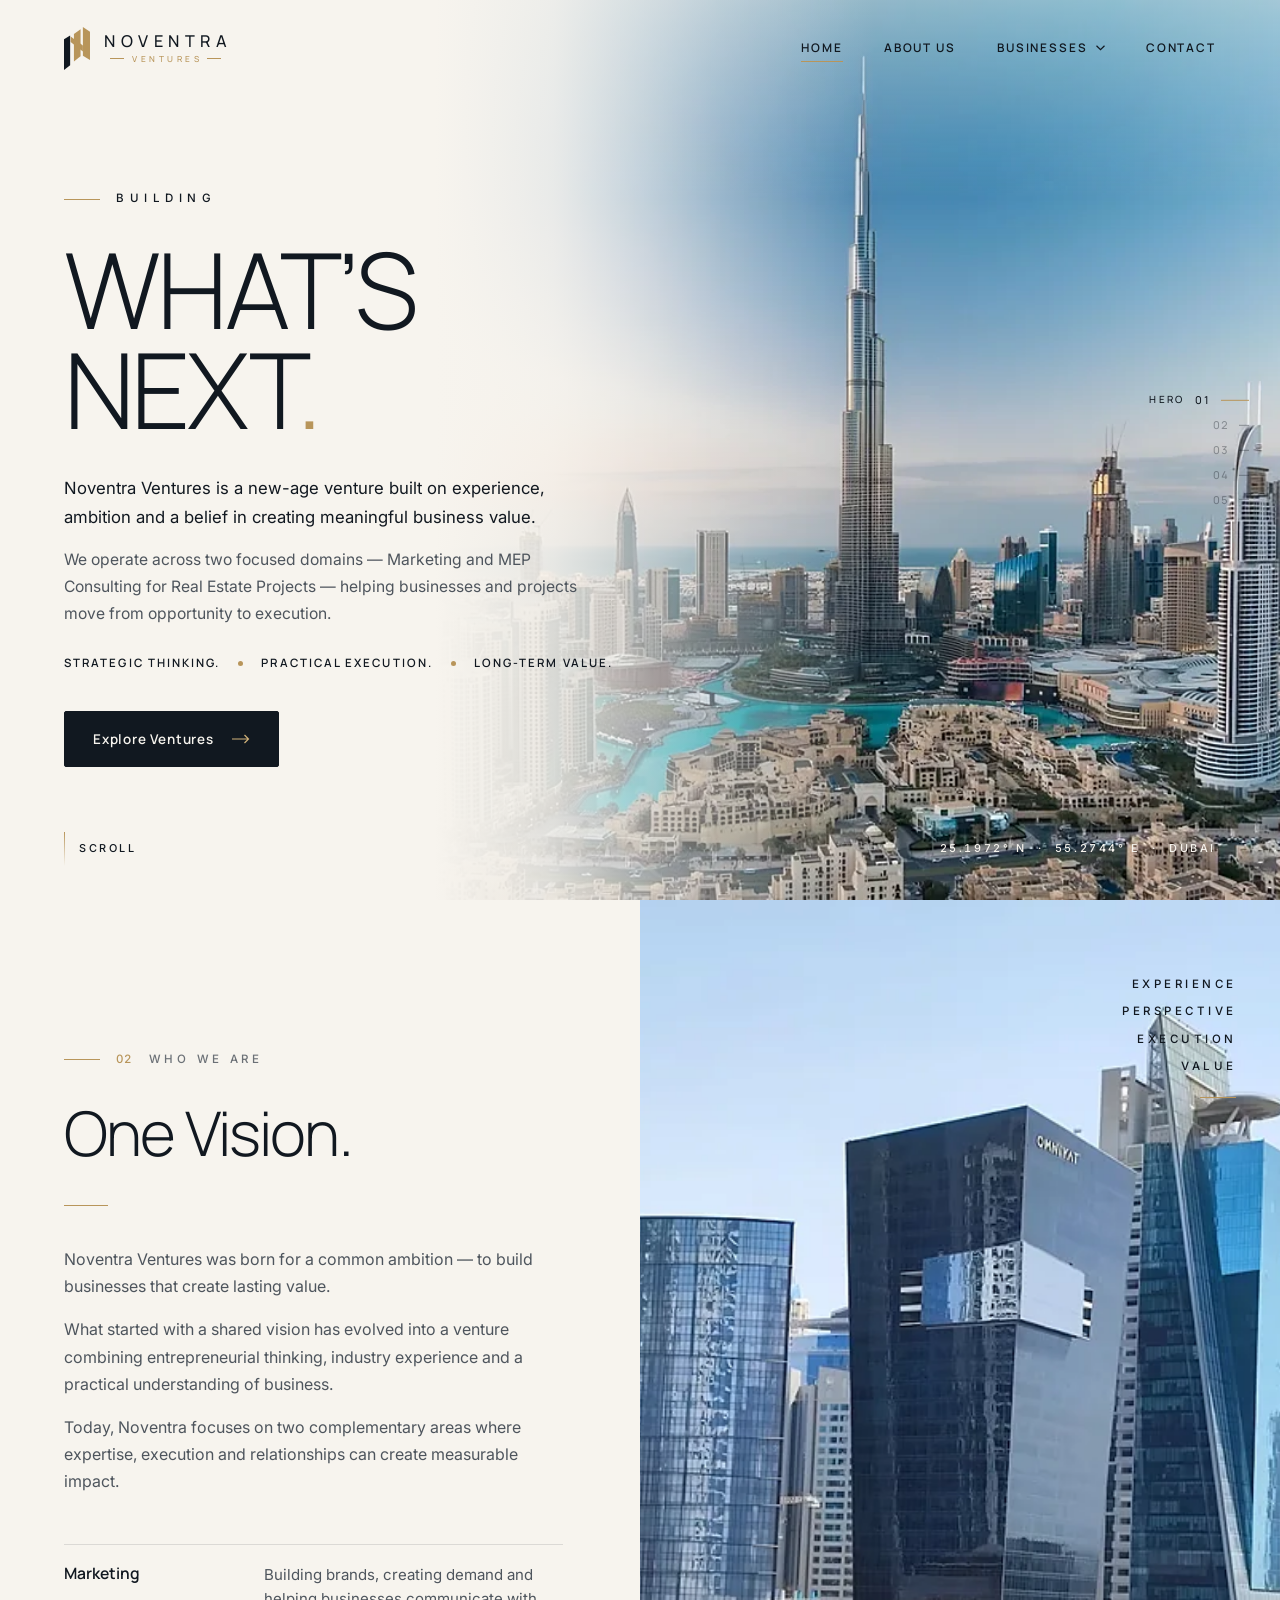
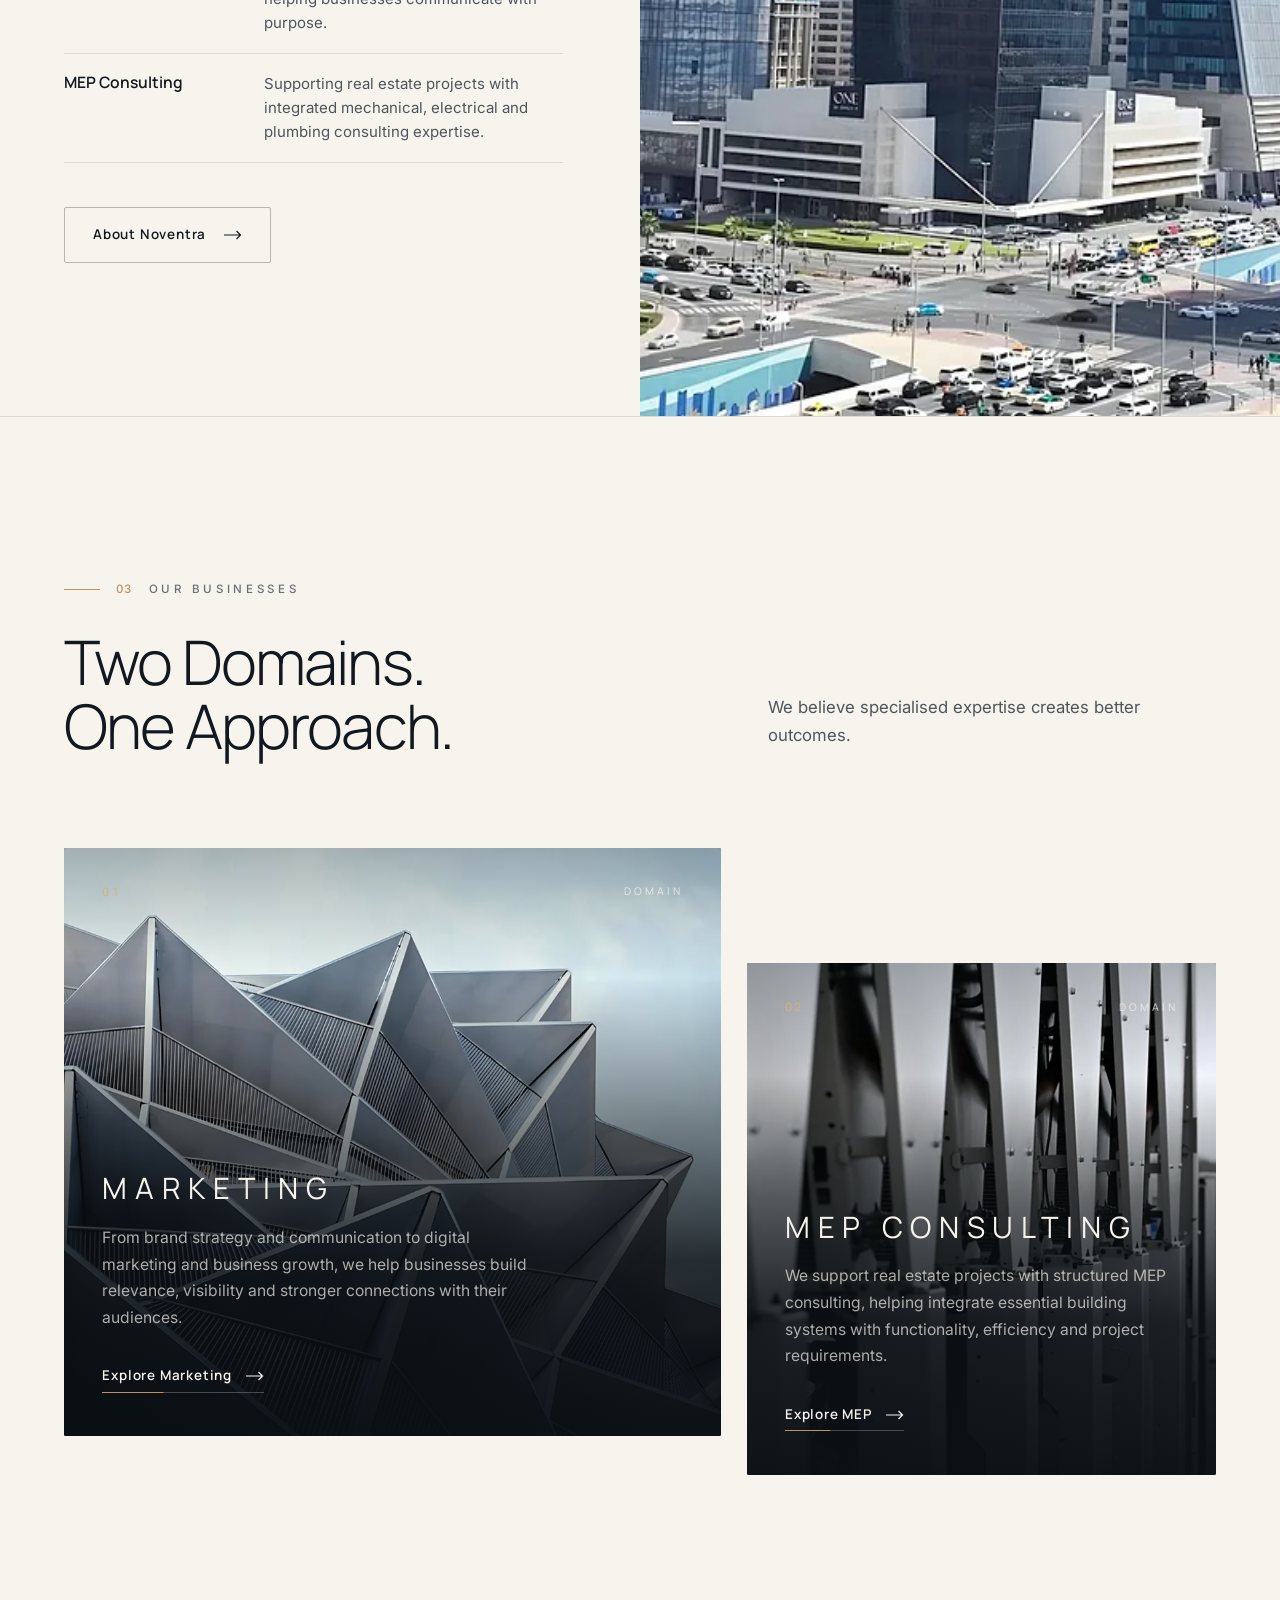
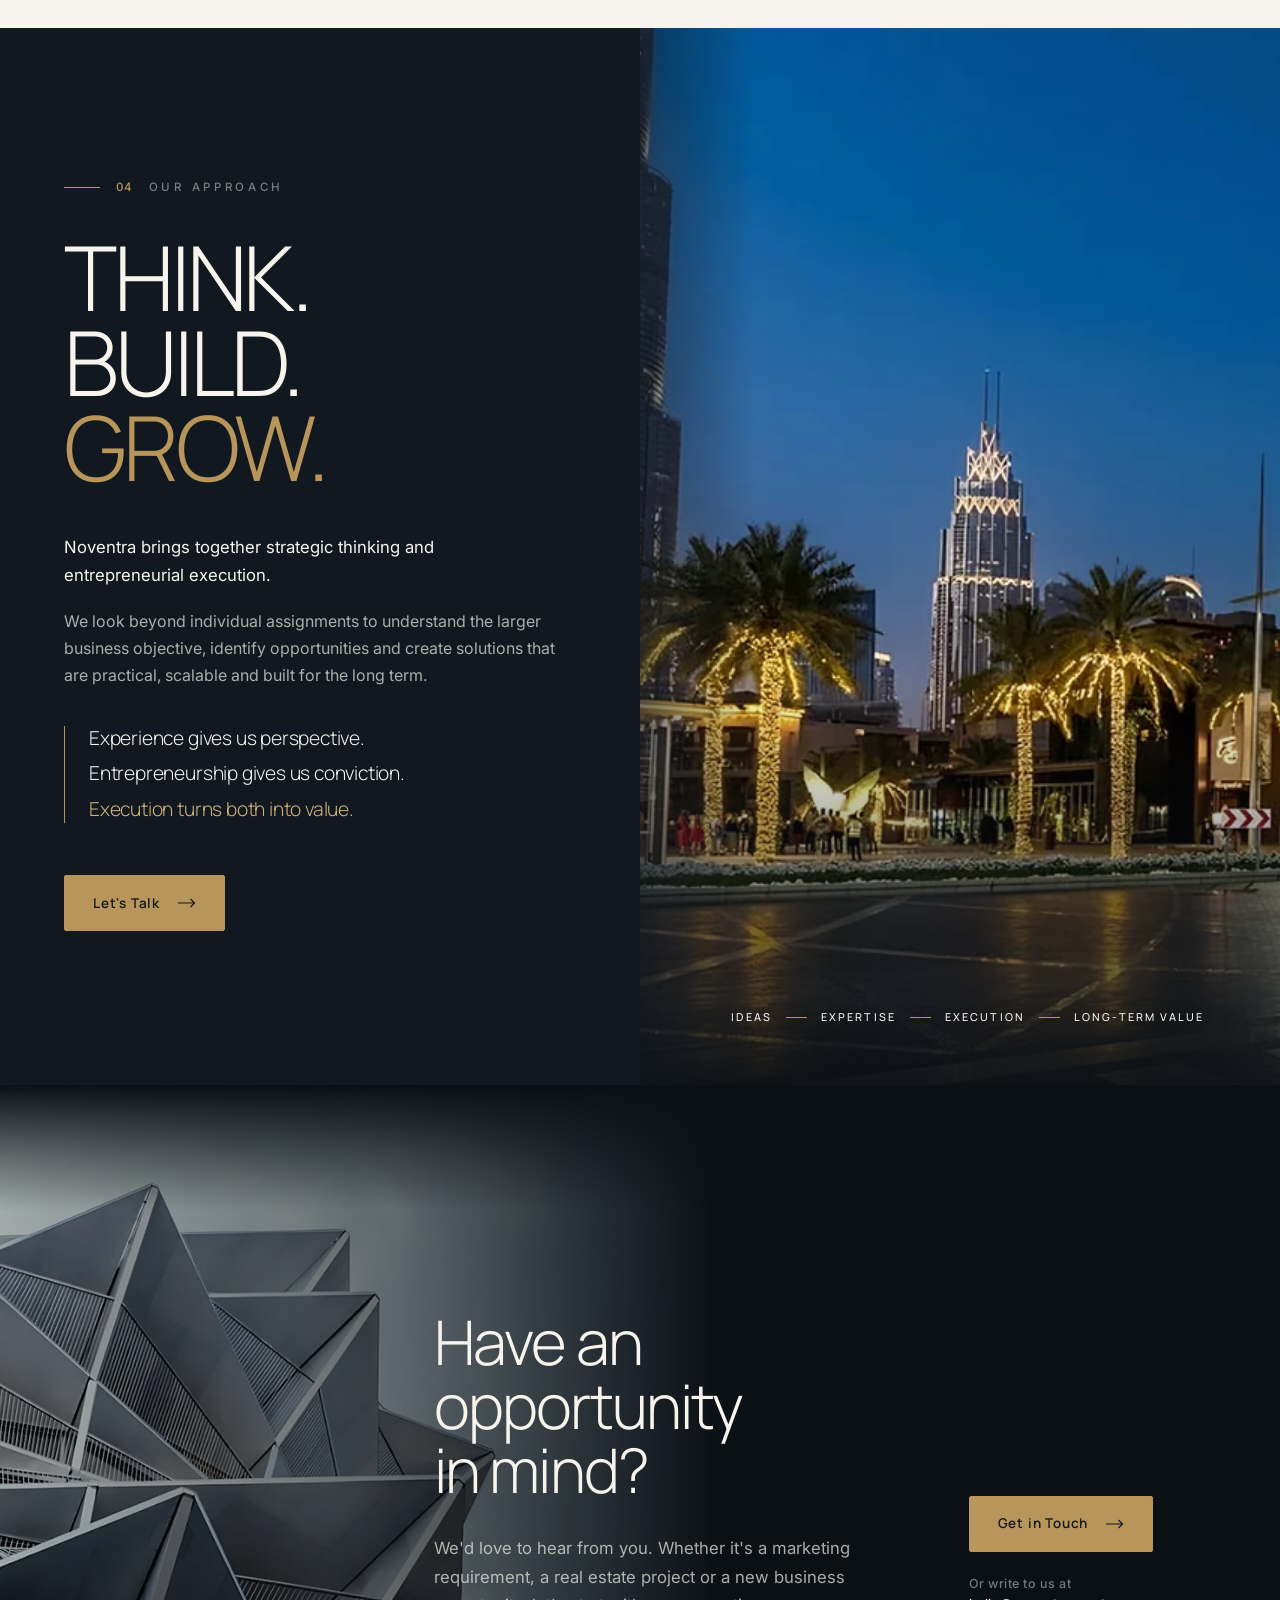
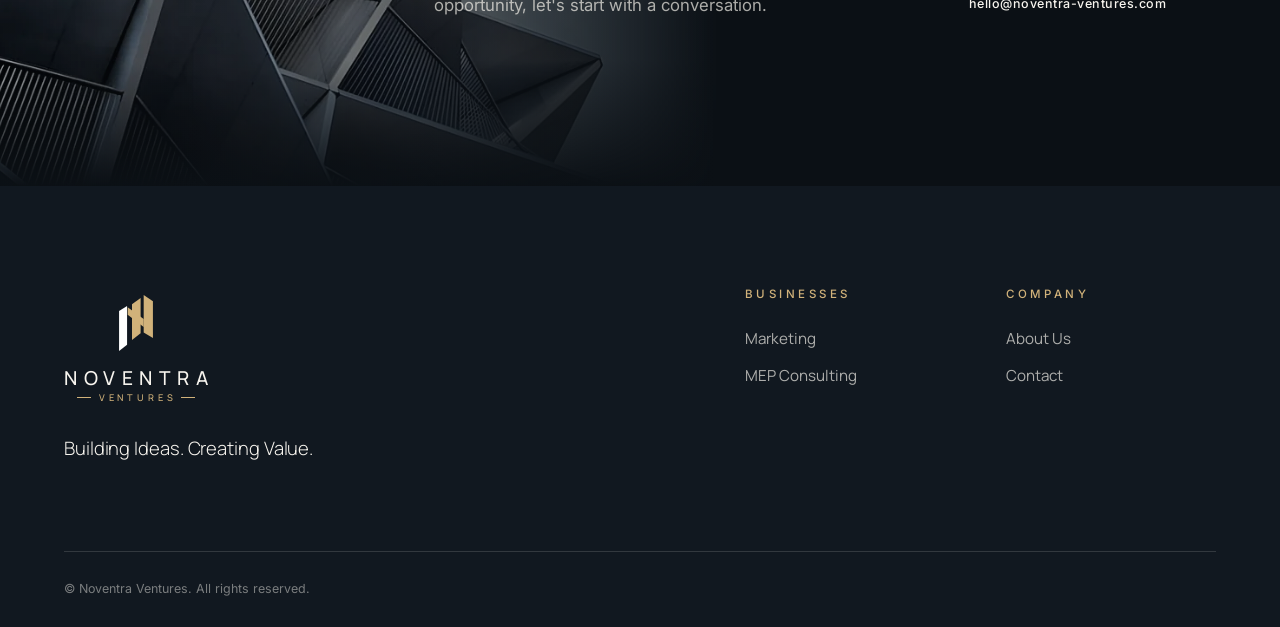
==== commit 1f60fb8c: "Add files via upload" ====
--- a/index.html
+++ b/index.html
@@ -69,8 +69,8 @@
     <section class="hero" id="home" data-tone="light" aria-labelledby="hero-title">
       <div class="hero__media">
         <picture>
-            <source type="image/webp" srcset="assets/img/hero-900.webp 900w, assets/img/hero-1600.webp 1588w" sizes="(max-width: 960px) 100vw, 66vw">
-            <img src="assets/img/hero-1600.jpg" srcset="assets/img/hero-900.jpg 900w, assets/img/hero-1600.jpg 1588w" sizes="(max-width: 960px) 100vw, 66vw" width="1588" height="1452" alt="Downtown Dubai at dawn, with Burj Khalifa rising above the skyline and the morning haze" fetchpriority="high">
+            <source type="image/webp" srcset="assets/img/hero-900.webp 900w, assets/img/hero-1600.webp 1600w, assets/img/hero-2400.webp 2400w" sizes="(max-width: 960px) 100vw, 66vw">
+            <img src="assets/img/hero-2400.jpg" srcset="assets/img/hero-900.jpg 900w, assets/img/hero-1600.jpg 1600w, assets/img/hero-2400.jpg 2400w" sizes="(max-width: 960px) 100vw, 66vw" width="2400" height="2016" alt="Burj Khalifa rising above Downtown Dubai at sunset" fetchpriority="high">
           </picture>
       </div>
       <div class="container">
@@ -117,8 +117,8 @@
         </div>
         <figure class="who__media">
           <picture>
-            <source type="image/webp" srcset="assets/img/who-700.webp 700w, assets/img/who-1200.webp 1200w" sizes="(max-width: 960px) 100vw, 50vw">
-            <img src="assets/img/who-1200.jpg" srcset="assets/img/who-700.jpg 700w, assets/img/who-1200.jpg 1200w" sizes="(max-width: 960px) 100vw, 50vw" width="1200" height="1175" alt="A stone-clad terrace framing the Dubai skyline at sunrise, reflected in a polished floor" loading="lazy" decoding="async">
+            <source type="image/webp" srcset="assets/img/who-700.webp 700w, assets/img/who-1200.webp 1200w, assets/img/who-1800.webp 1800w" sizes="(max-width: 960px) 100vw, 50vw">
+            <img src="assets/img/who-1800.jpg" srcset="assets/img/who-700.jpg 700w, assets/img/who-1200.jpg 1200w, assets/img/who-1800.jpg 1800w" sizes="(max-width: 960px) 100vw, 50vw" width="1800" height="1800" alt="Glass towers of Dubai’s business district in daylight" loading="lazy" decoding="async">
           </picture>
           <ul class="who__caption" aria-label="What we bring">
             <li>Experience</li><li>Perspective</li><li>Execution</li><li>Value</li>
@@ -143,8 +143,8 @@
           <article class="card reveal" aria-labelledby="card-marketing">
             <div class="card__media">
               <picture>
-            <source type="image/webp" srcset="assets/img/card-marketing-700.webp 700w, assets/img/card-marketing-1200.webp 1200w" sizes="(max-width: 960px) 100vw, 58vw">
-            <img src="assets/img/card-marketing-1200.jpg" srcset="assets/img/card-marketing-700.jpg 700w, assets/img/card-marketing-1200.jpg 1200w" sizes="(max-width: 960px) 100vw, 58vw" width="1200" height="828" alt="" loading="lazy" decoding="async">
+            <source type="image/webp" srcset="assets/img/card-marketing-700.webp 700w, assets/img/card-marketing-1200.webp 1200w, assets/img/card-marketing-1800.webp 1800w" sizes="(max-width: 960px) 100vw, 58vw">
+            <img src="assets/img/card-marketing-1800.jpg" srcset="assets/img/card-marketing-700.jpg 700w, assets/img/card-marketing-1200.jpg 1200w, assets/img/card-marketing-1800.jpg 1800w" sizes="(max-width: 960px) 100vw, 58vw" width="1800" height="1319" alt="" loading="lazy" decoding="async">
           </picture>
             </div>
             <p class="card__index"><b>01</b><em>Domain</em></p>
@@ -157,8 +157,8 @@
           <article class="card card--offset reveal" data-delay="2" aria-labelledby="card-mep">
             <div class="card__media">
               <picture>
-            <source type="image/webp" srcset="assets/img/card-mep-700.webp 700w, assets/img/card-mep-1200.webp 1200w" sizes="(max-width: 960px) 100vw, 42vw">
-            <img src="assets/img/card-mep-1200.jpg" srcset="assets/img/card-mep-700.jpg 700w, assets/img/card-mep-1200.jpg 1200w" sizes="(max-width: 960px) 100vw, 42vw" width="1200" height="828" alt="" loading="lazy" decoding="async" style="object-position: 62% 50%">
+            <source type="image/webp" srcset="assets/img/card-mep-700.webp 700w, assets/img/card-mep-1200.webp 1200w, assets/img/card-mep-1800.webp 1800w" sizes="(max-width: 960px) 100vw, 42vw">
+            <img src="assets/img/card-mep-1800.jpg" srcset="assets/img/card-mep-700.jpg 700w, assets/img/card-mep-1200.jpg 1200w, assets/img/card-mep-1800.jpg 1800w" sizes="(max-width: 960px) 100vw, 42vw" width="1800" height="1277" alt="" loading="lazy" decoding="async" style="object-position: 45% 50%">
           </picture>
             </div>
             <p class="card__index"><b>02</b><em>Domain</em></p>
@@ -191,8 +191,8 @@
         </div>
         <div class="approach__media">
           <picture>
-            <source type="image/webp" srcset="assets/img/approach-700.webp 700w, assets/img/approach-1200.webp 1200w" sizes="(max-width: 960px) 100vw, 50vw">
-            <img src="assets/img/approach-1200.jpg" srcset="assets/img/approach-700.jpg 700w, assets/img/approach-1200.jpg 1200w" sizes="(max-width: 960px) 100vw, 50vw" width="1200" height="1088" alt="Glass-and-steel towers seen from street level, converging against a pale sky" loading="lazy" decoding="async">
+            <source type="image/webp" srcset="assets/img/approach-700.webp 700w, assets/img/approach-1200.webp 1200w, assets/img/approach-1800.webp 1800w" sizes="(max-width: 960px) 100vw, 50vw">
+            <img src="assets/img/approach-1800.jpg" srcset="assets/img/approach-700.jpg 700w, assets/img/approach-1200.jpg 1200w, assets/img/approach-1800.jpg 1800w" sizes="(max-width: 960px) 100vw, 50vw" width="1800" height="1809" alt="Burj Khalifa and Downtown Dubai’s palm-lined boulevard at dusk" loading="lazy" decoding="async">
           </picture>
           <ol class="sequence" aria-label="How we work">
             <li>Ideas</li><li>Expertise</li><li>Execution</li><li>Long-Term Value</li>
@@ -204,8 +204,8 @@
     <section class="cta cta-band on-dark" id="talk" data-tone="dark" aria-labelledby="talk-title">
       <div class="cta__media" aria-hidden="true">
         <picture>
-          <source type="image/webp" srcset="assets/img/cta-1000.webp">
-          <img src="assets/img/cta-1000.jpg" width="1000" height="690" alt="" loading="lazy" decoding="async">
+          <source type="image/webp" srcset="assets/img/cta-1000.webp 1000w, assets/img/cta-1600.webp 1600w" sizes="(max-width: 960px) 100vw, 56vw">
+          <img src="assets/img/cta-1600.jpg" srcset="assets/img/cta-1000.jpg 1000w, assets/img/cta-1600.jpg 1600w" sizes="(max-width: 960px) 100vw, 56vw" width="1600" height="1292" alt="" loading="lazy" decoding="async">
         </picture>
       </div>
       <div class="container cta-band__grid">
--- a/assets/css/styles.css
+++ b/assets/css/styles.css
@@ -946,3 +946,8 @@
   .footer__grid { grid-template-columns: minmax(0, 1fr) minmax(0, 1fr); }
   .footer__brand { grid-column: 1 / -1; }
 }
+
+/* Real photography tuning */
+.cta__media img { opacity: 1; }
+.cta__media::after { background: linear-gradient(90deg, rgba(11,16,21,.25) 0%, rgba(11,16,21,.55) 55%, var(--ink-deep) 100%), linear-gradient(180deg, var(--ink-deep) 0%, rgba(11,16,21,0) 18%, rgba(11,16,21,0) 82%, var(--ink-deep) 100%); }
+.contact--page .cta__media img { opacity: .55; }
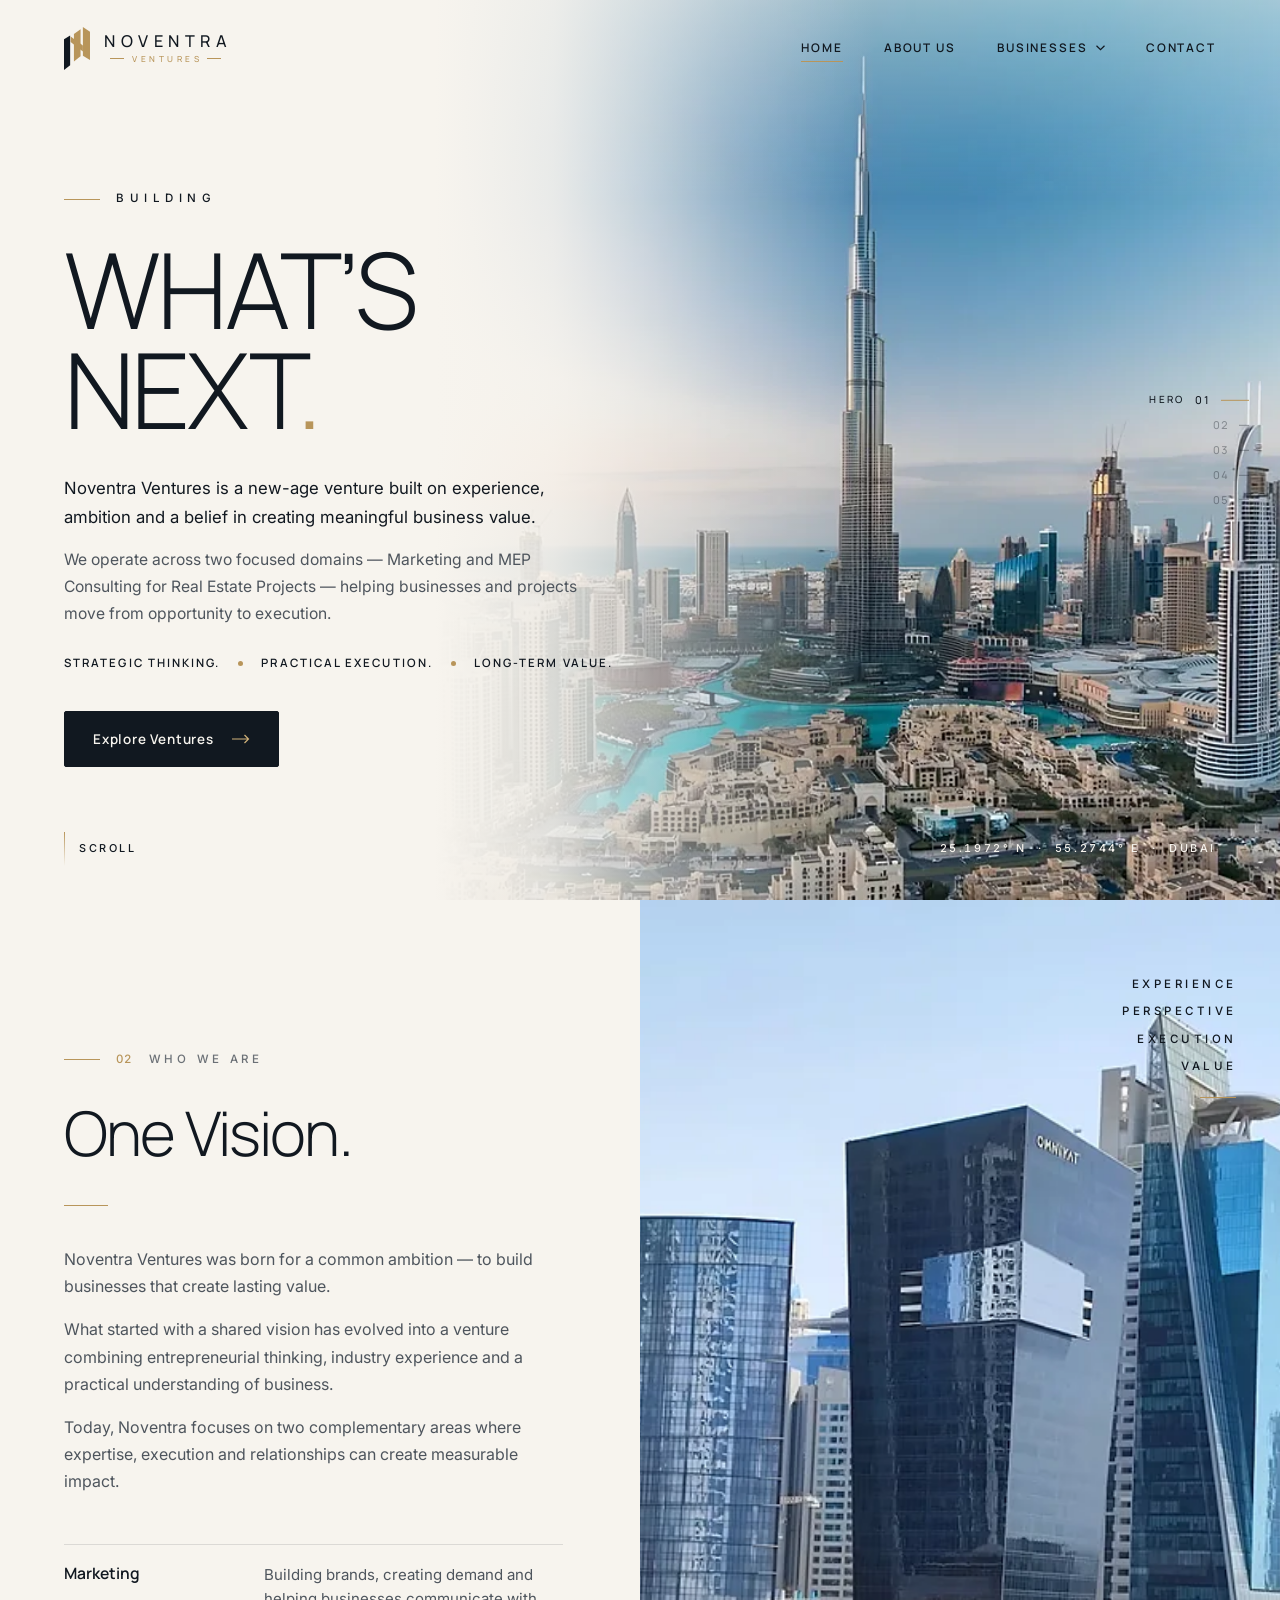
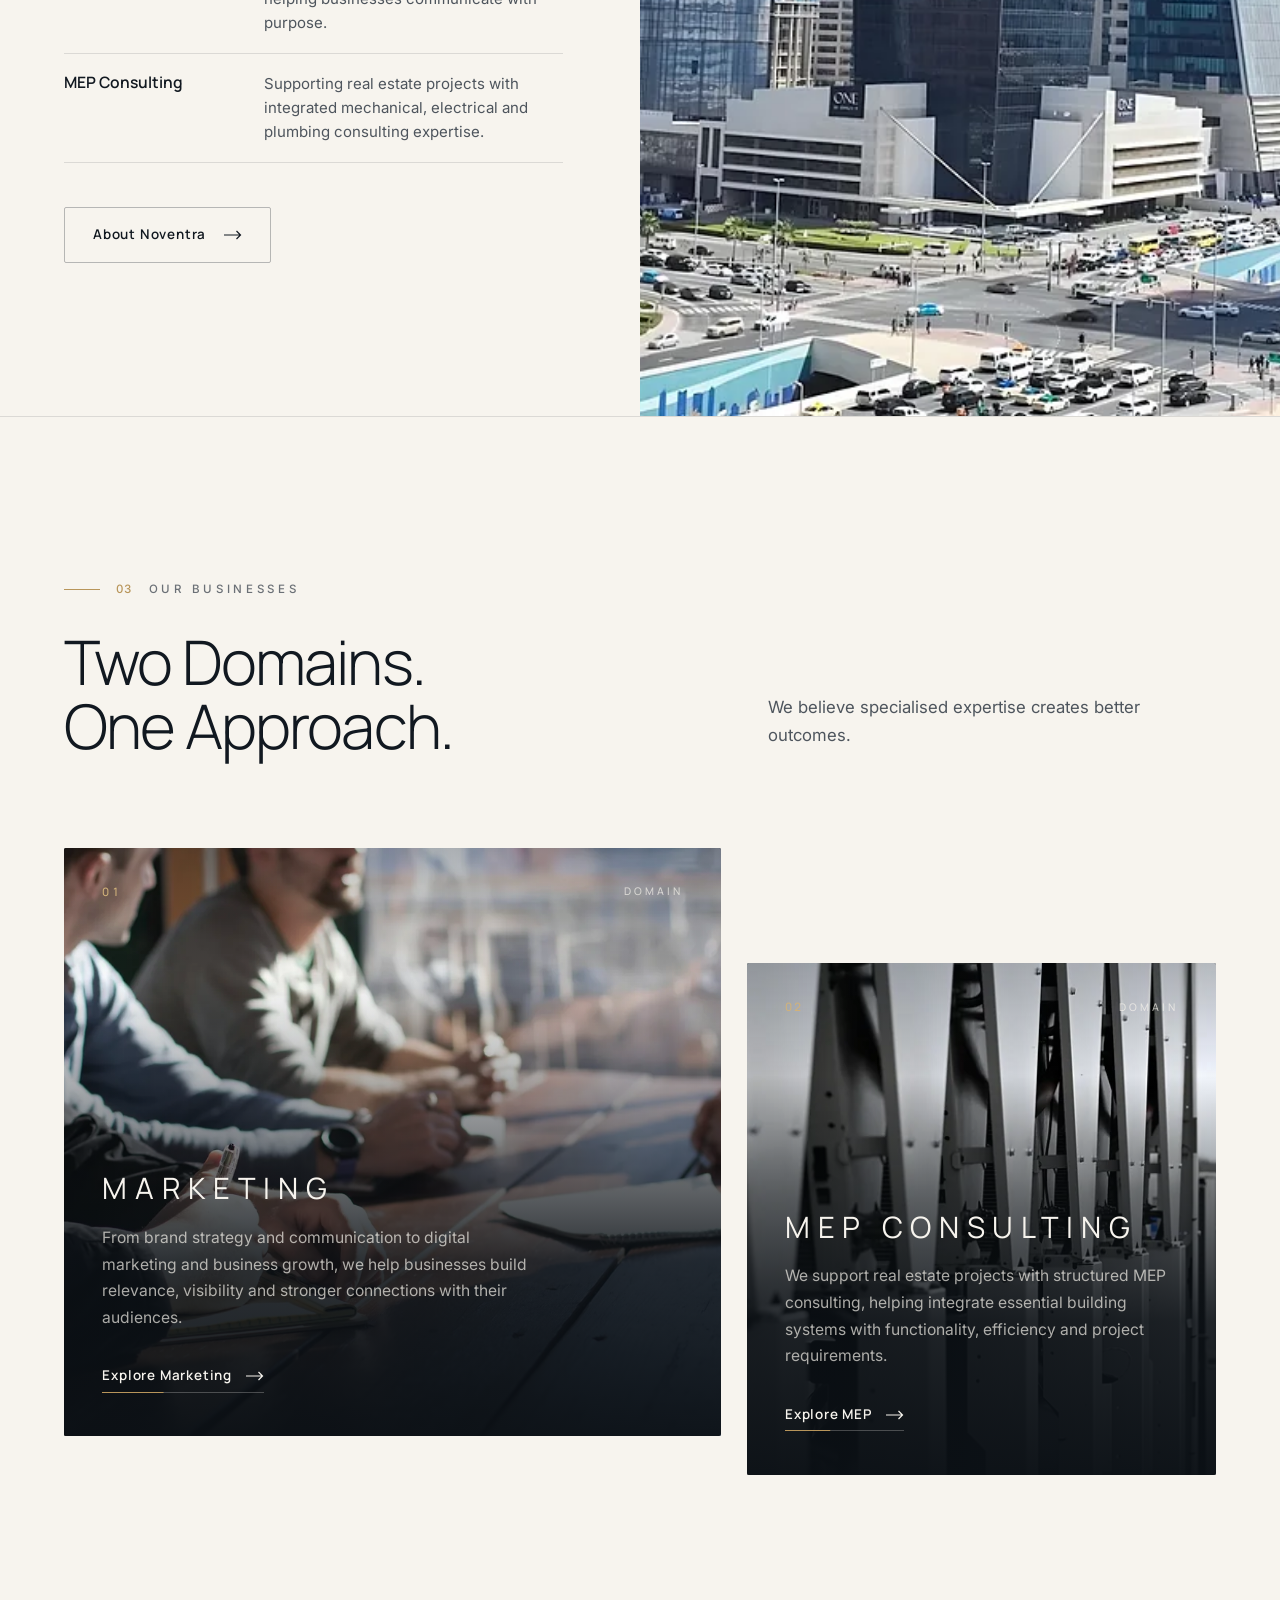
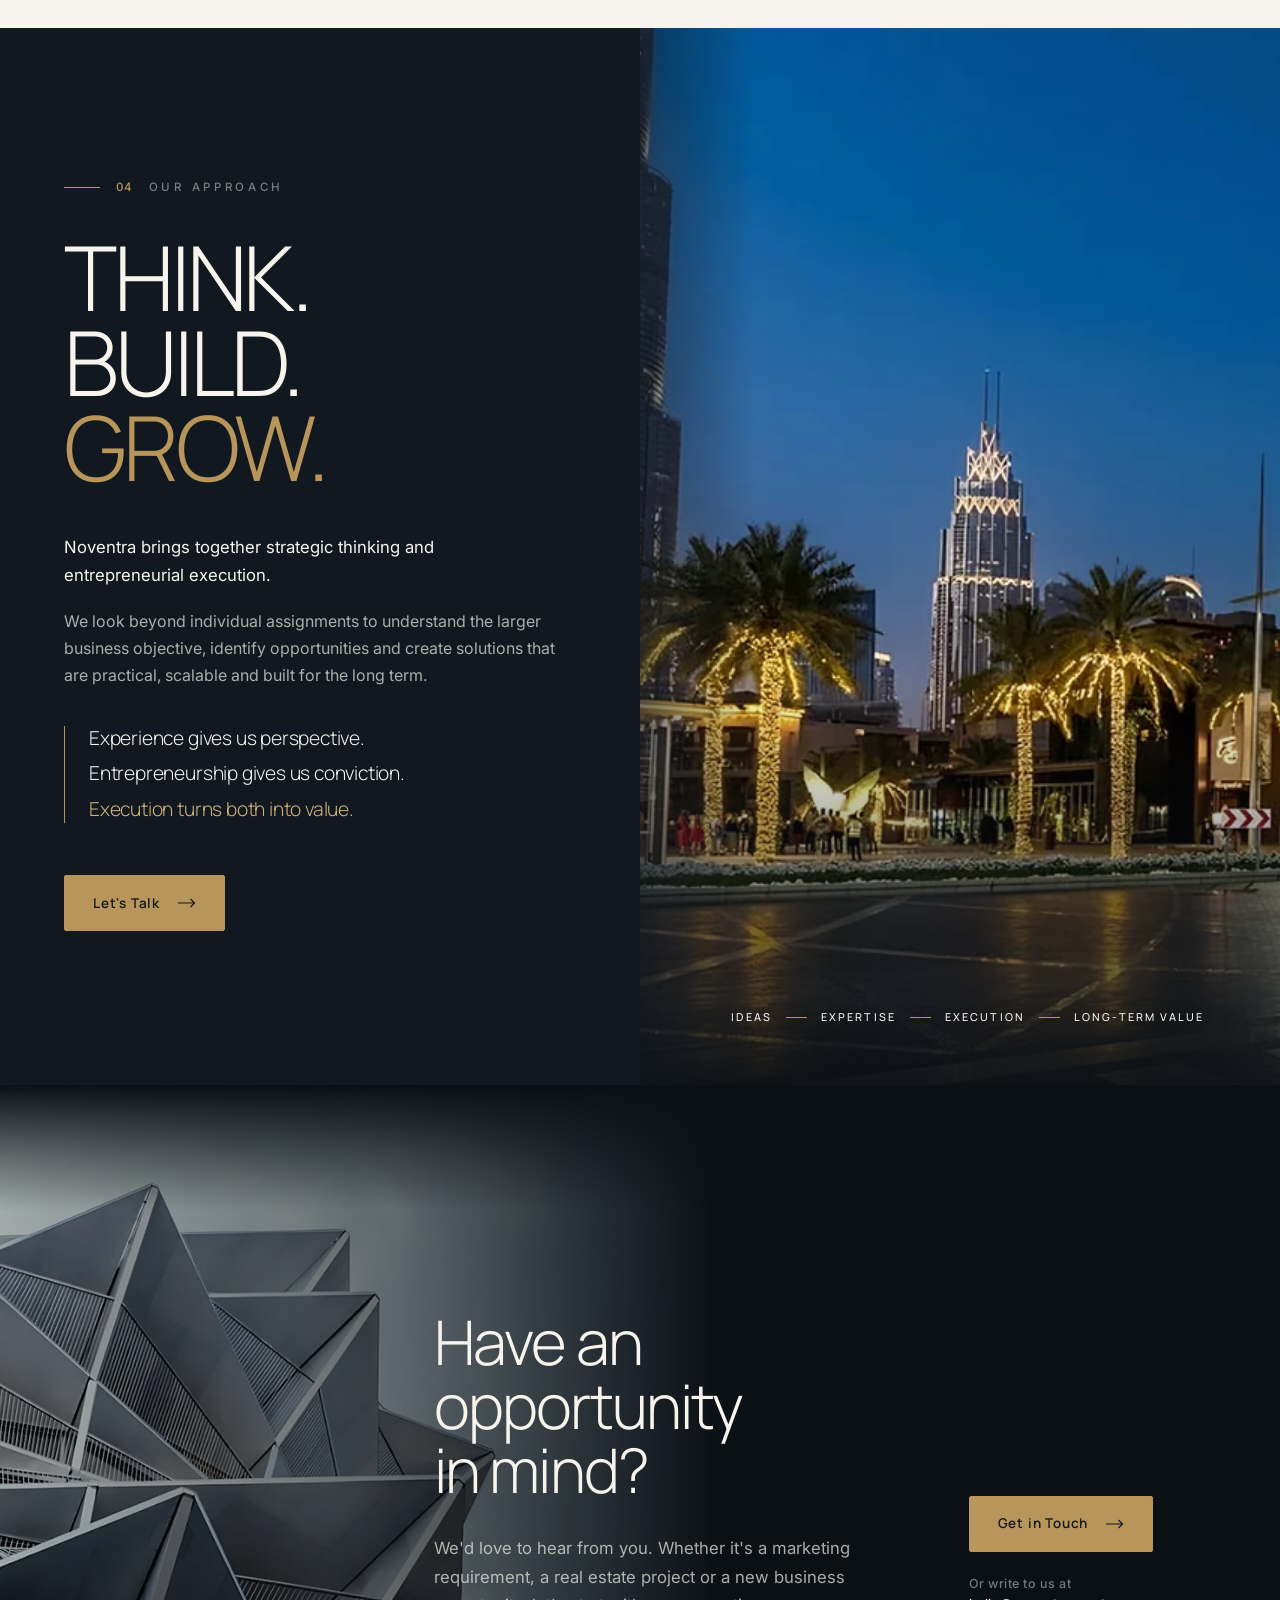
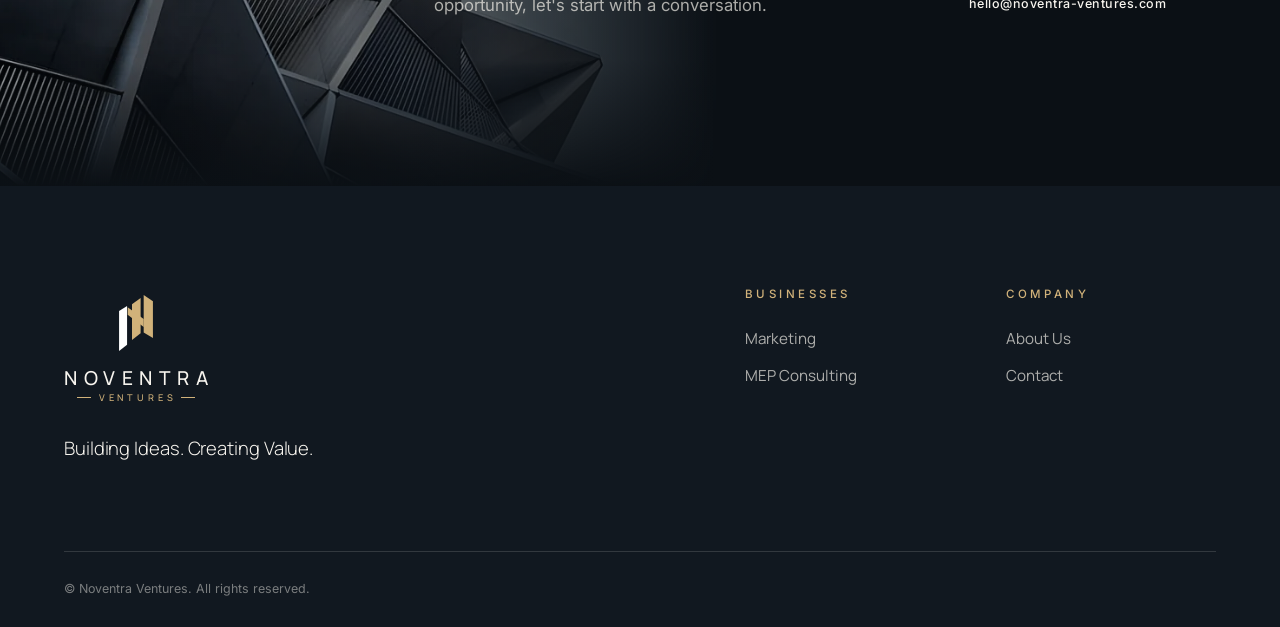
==== commit c0ab6cf6: "Add files via upload" ====
--- a/index.html
+++ b/index.html
@@ -144,7 +144,7 @@
             <div class="card__media">
               <picture>
             <source type="image/webp" srcset="assets/img/card-marketing-700.webp 700w, assets/img/card-marketing-1200.webp 1200w, assets/img/card-marketing-1800.webp 1800w" sizes="(max-width: 960px) 100vw, 58vw">
-            <img src="assets/img/card-marketing-1800.jpg" srcset="assets/img/card-marketing-700.jpg 700w, assets/img/card-marketing-1200.jpg 1200w, assets/img/card-marketing-1800.jpg 1800w" sizes="(max-width: 960px) 100vw, 58vw" width="1800" height="1319" alt="" loading="lazy" decoding="async">
+            <img src="assets/img/card-marketing-1800.jpg" srcset="assets/img/card-marketing-700.jpg 700w, assets/img/card-marketing-1200.jpg 1200w, assets/img/card-marketing-1800.jpg 1800w" sizes="(max-width: 960px) 100vw, 58vw" width="1800" height="1200" alt="" loading="lazy" decoding="async" style="object-position: 40% 50%">
           </picture>
             </div>
             <p class="card__index"><b>01</b><em>Domain</em></p>
--- a/assets/css/styles.css
+++ b/assets/css/styles.css
@@ -951,3 +951,34 @@
 .cta__media img { opacity: 1; }
 .cta__media::after { background: linear-gradient(90deg, rgba(11,16,21,.25) 0%, rgba(11,16,21,.55) 55%, var(--ink-deep) 100%), linear-gradient(180deg, var(--ink-deep) 0%, rgba(11,16,21,0) 18%, rgba(11,16,21,0) 82%, var(--ink-deep) 100%); }
 .contact--page .cta__media img { opacity: .55; }
+
+/* ---------- Inner-page hero: same composition as the home hero ---------- */
+.hero--page .hero__content { max-width: 600px; }
+.hero__title--page { font-size: clamp(2.7rem, 5.2vw, 5.1rem); line-height: 1; }
+.hero__copy { display: grid; gap: 14px; margin-top: 36px; max-width: 34em; }
+.hero__copy .hero__lead { margin-top: 0; }
+.hero__copy .hero__more { margin-top: 0; }
+.hero__tagline--stack { flex-direction: column; gap: 6px; margin-top: 10px; font: 300 clamp(1.15rem, 1.6vw, 1.4rem)/1.35 var(--font-display); letter-spacing: -0.01em; text-transform: none; }
+.hero__tagline--stack span + span::before { display: none; }
+.hero__tagline--stack span:last-child { color: var(--gold); }
+.hero__copy .hero__actions { margin-top: 18px; }
+.hero--page .hero__media::before {
+  background:
+    linear-gradient(90deg, var(--ivory) 0%, rgba(247,244,238,.92) 16%, rgba(247,244,238,.5) 36%, rgba(247,244,238,0) 56%),
+    linear-gradient(180deg, rgba(247,244,238,.55) 0%, rgba(247,244,238,0) 22%);
+}
+.contact--details { padding-block: var(--section-y); background: var(--ink); color: var(--on-dark); }
+.contact--details .office { margin-top: 28px; }
+.contact--details .office__name { font: 300 clamp(1.8rem, 3vw, 2.6rem)/1.1 var(--font-display); letter-spacing: .02em; text-transform: none; }
+.contact--details .contact__grid { align-items: start; }
+@media (max-width: 960px) {
+  .hero--page .hero__media::before {
+    background: linear-gradient(180deg, rgba(247,244,238,.6) 0%, rgba(247,244,238,0) 22%, rgba(247,244,238,0) 62%, var(--ivory) 100%);
+  }
+}
+@media (max-width: 600px) {
+  .hero__title--page { font-size: clamp(2.3rem, 11vw, 3.2rem); }
+}
+@media (max-width: 960px) {
+  .hero--page .hero__content { margin-top: -40px; }
+}
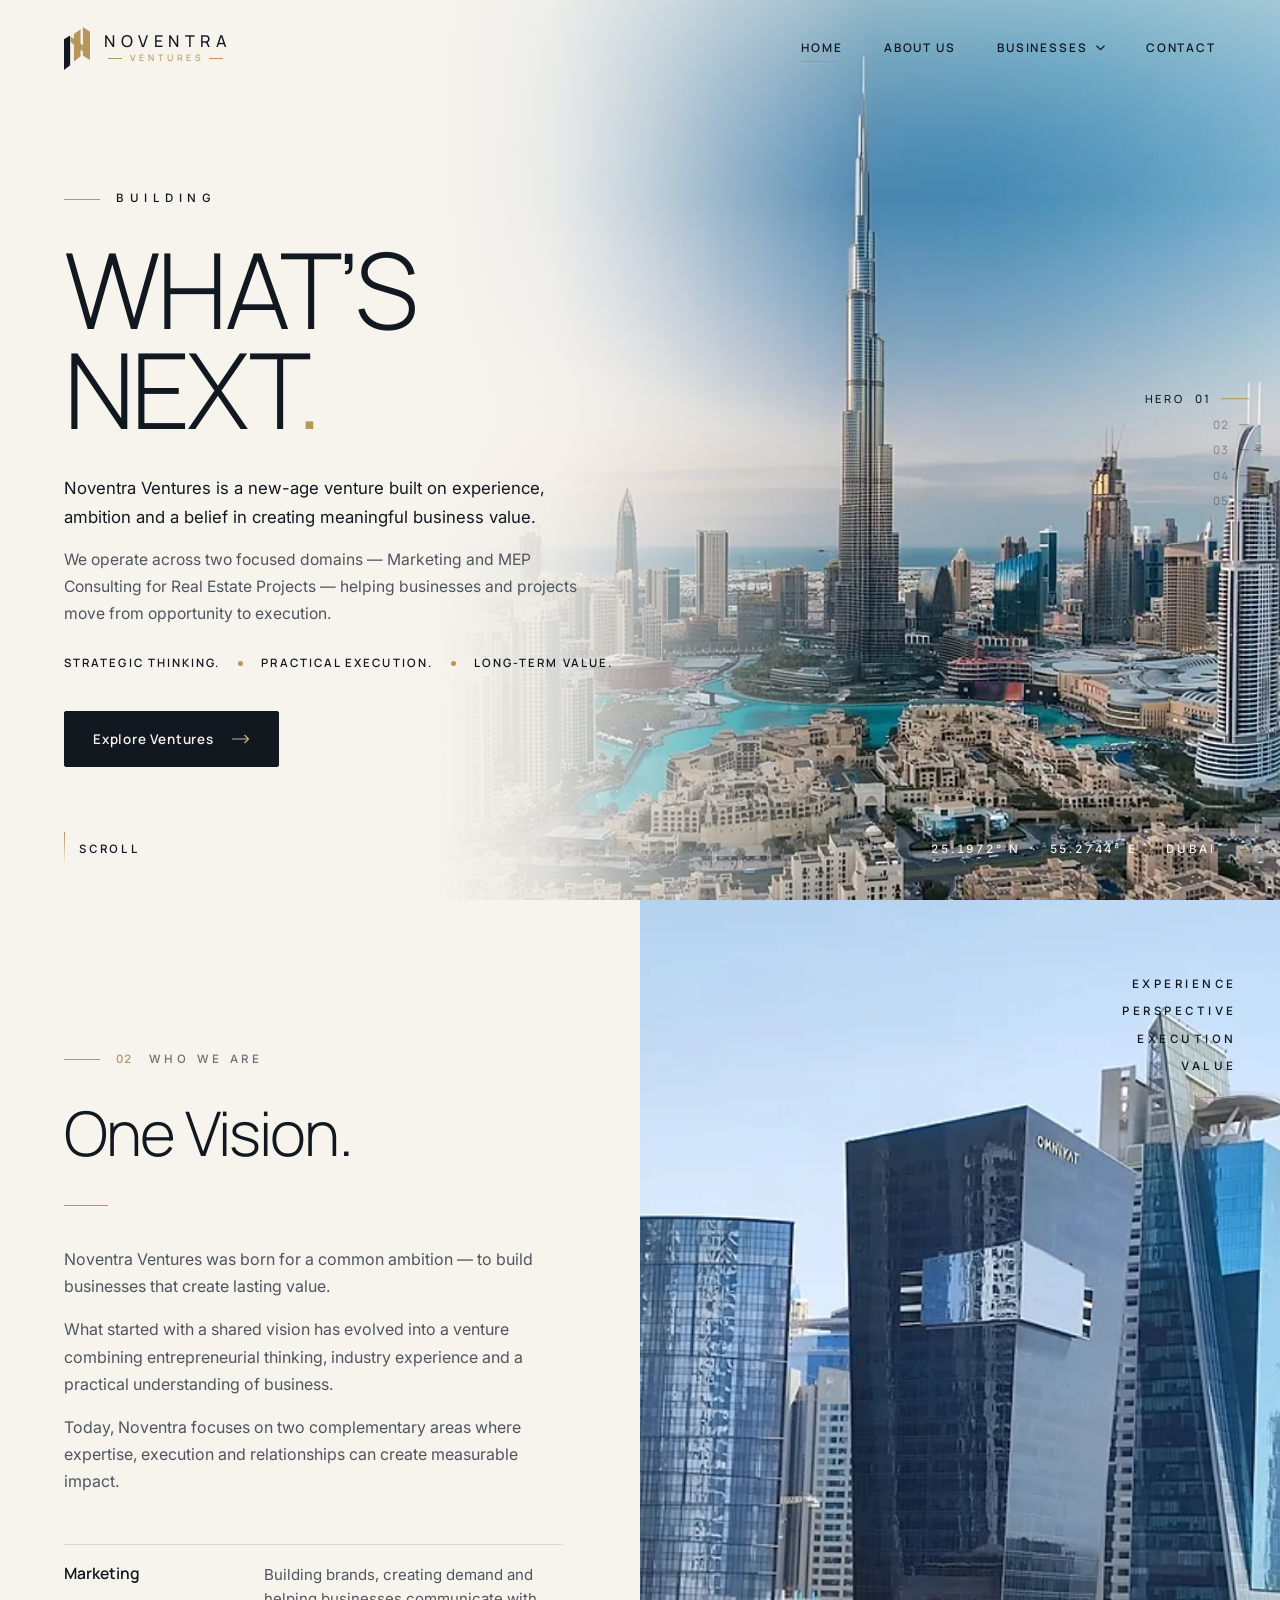
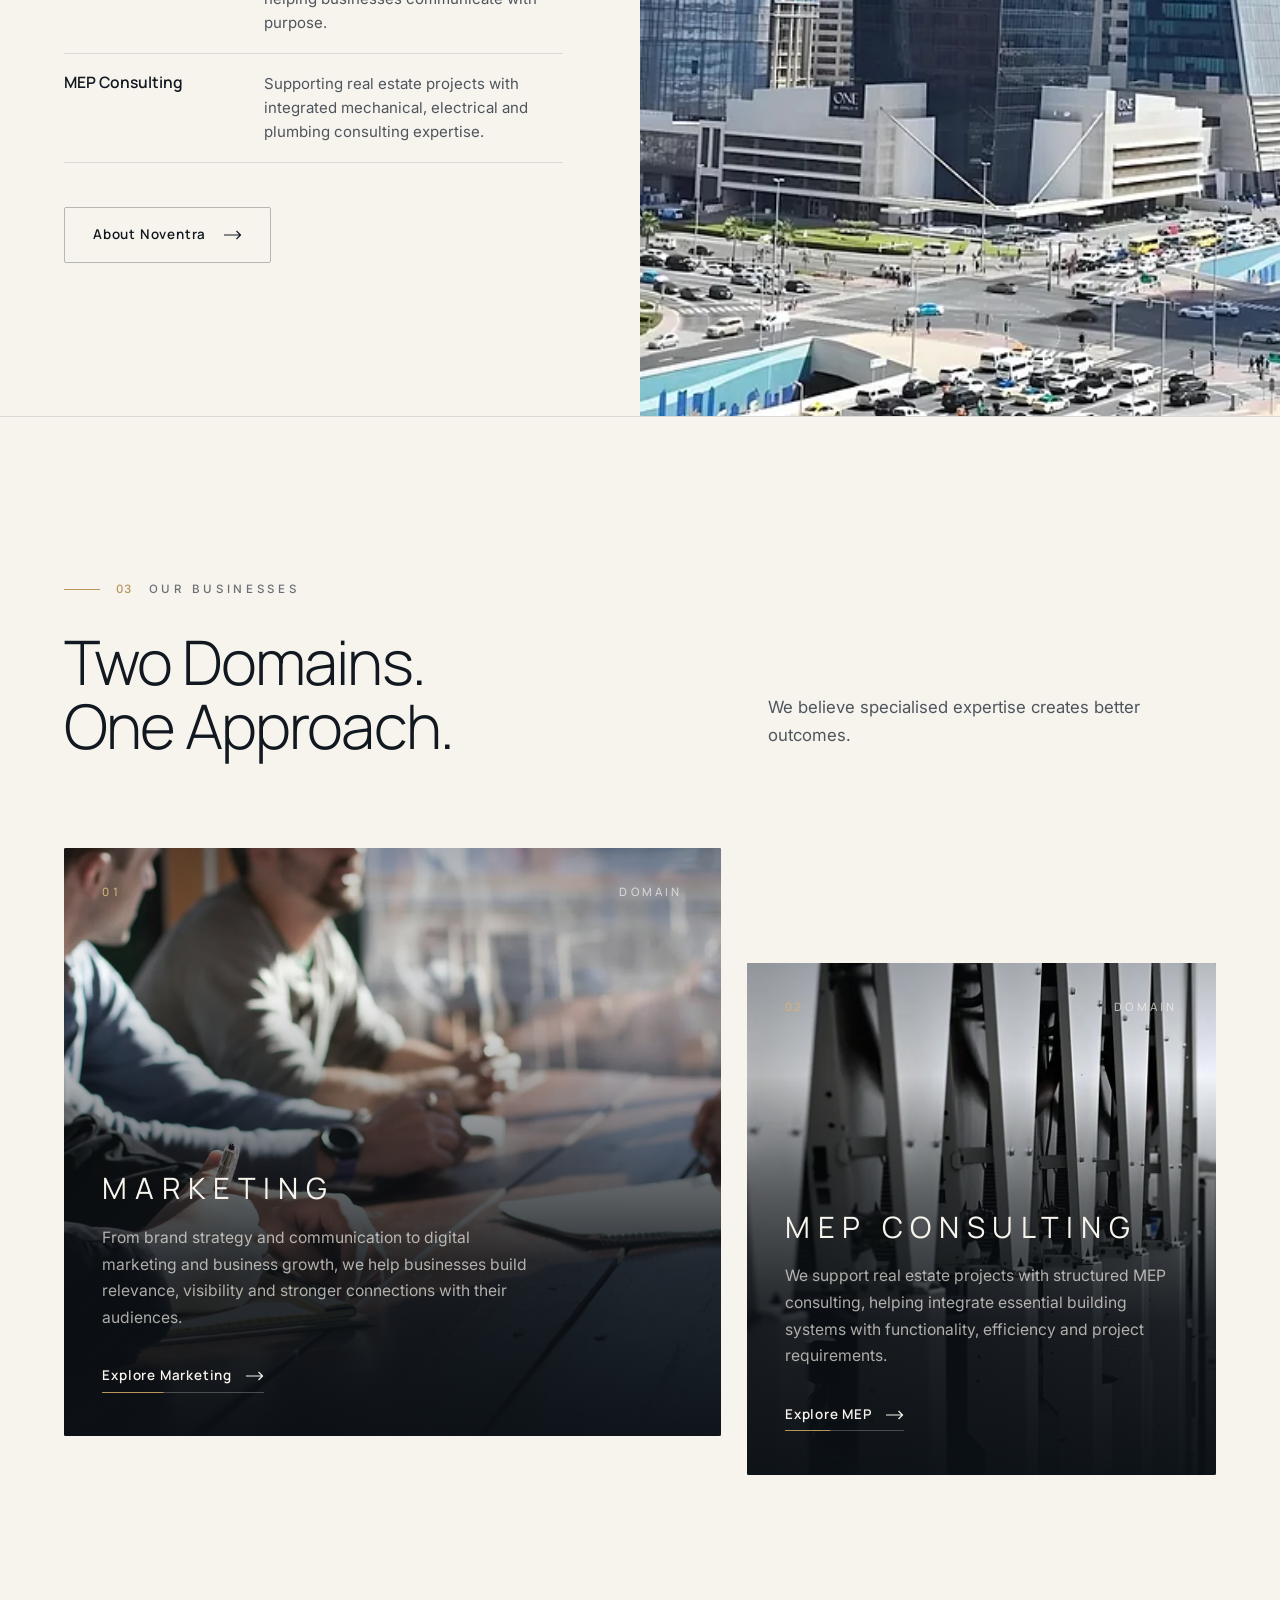
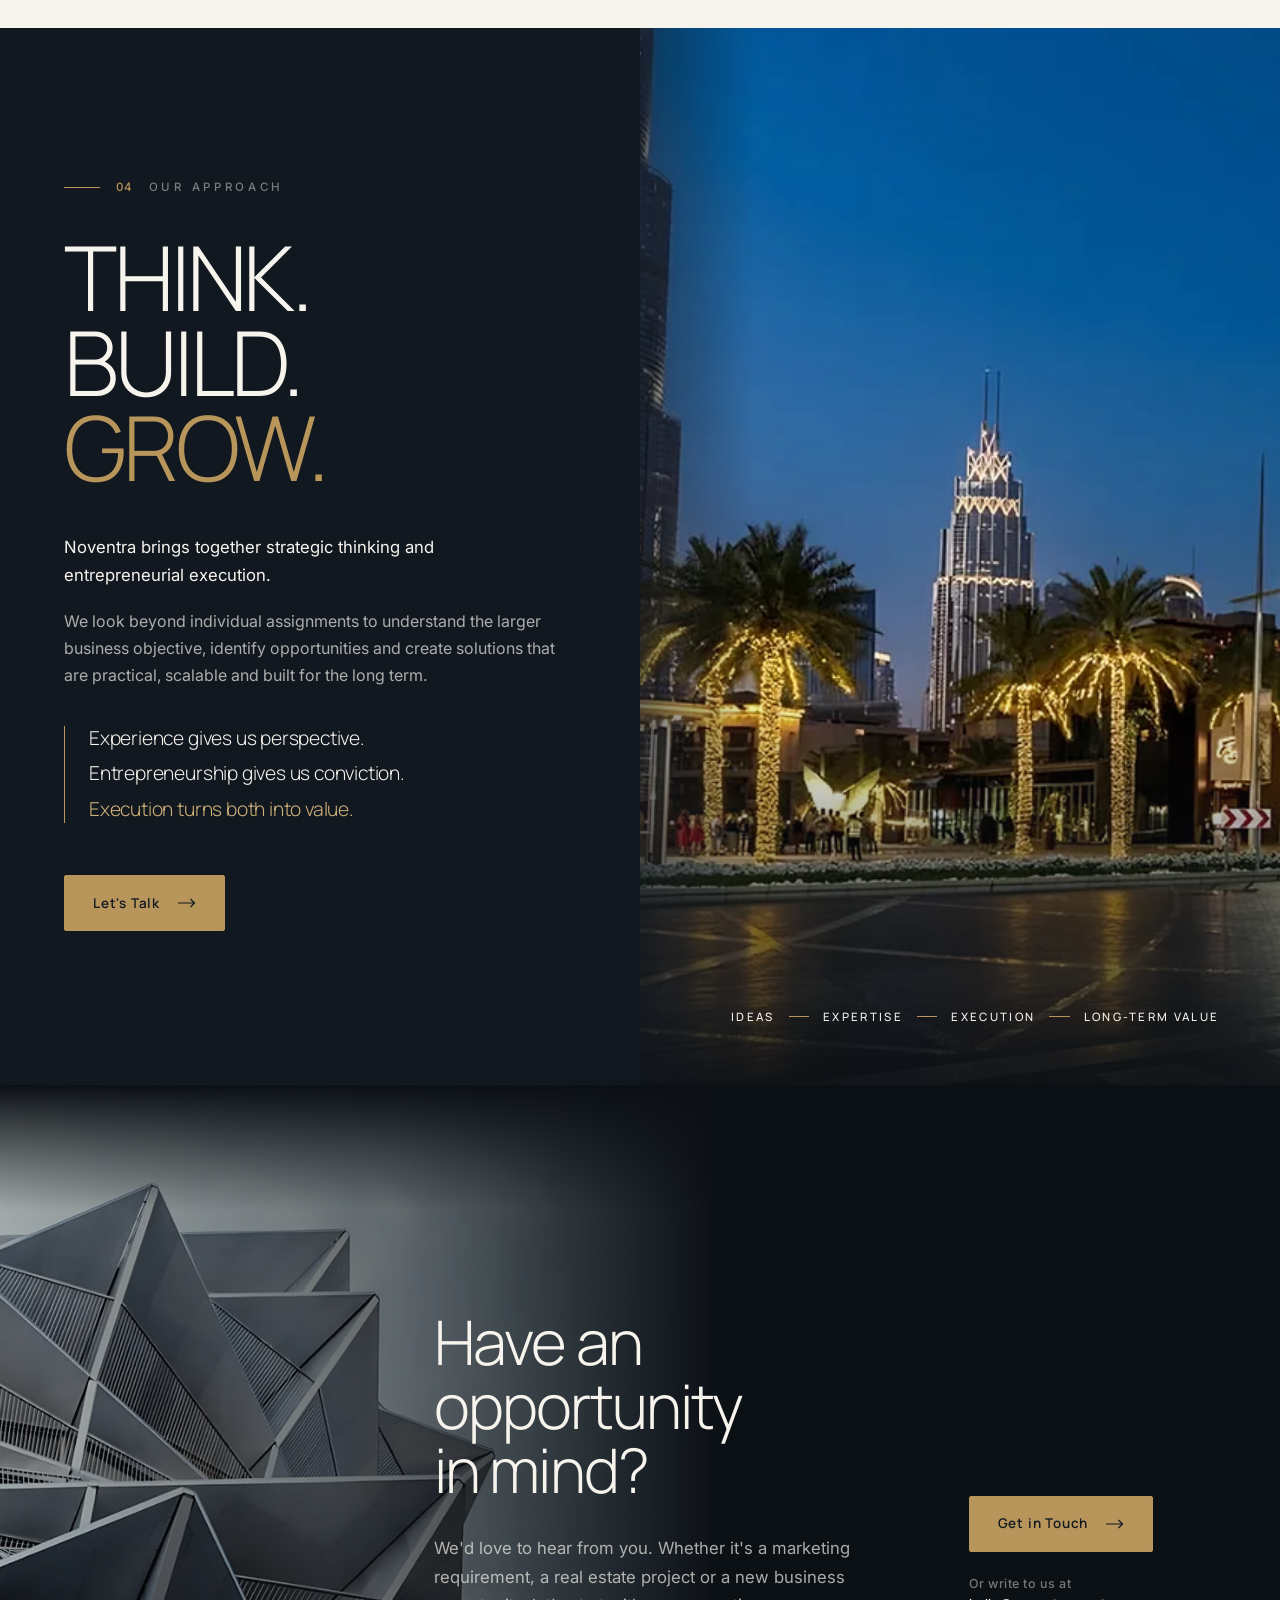
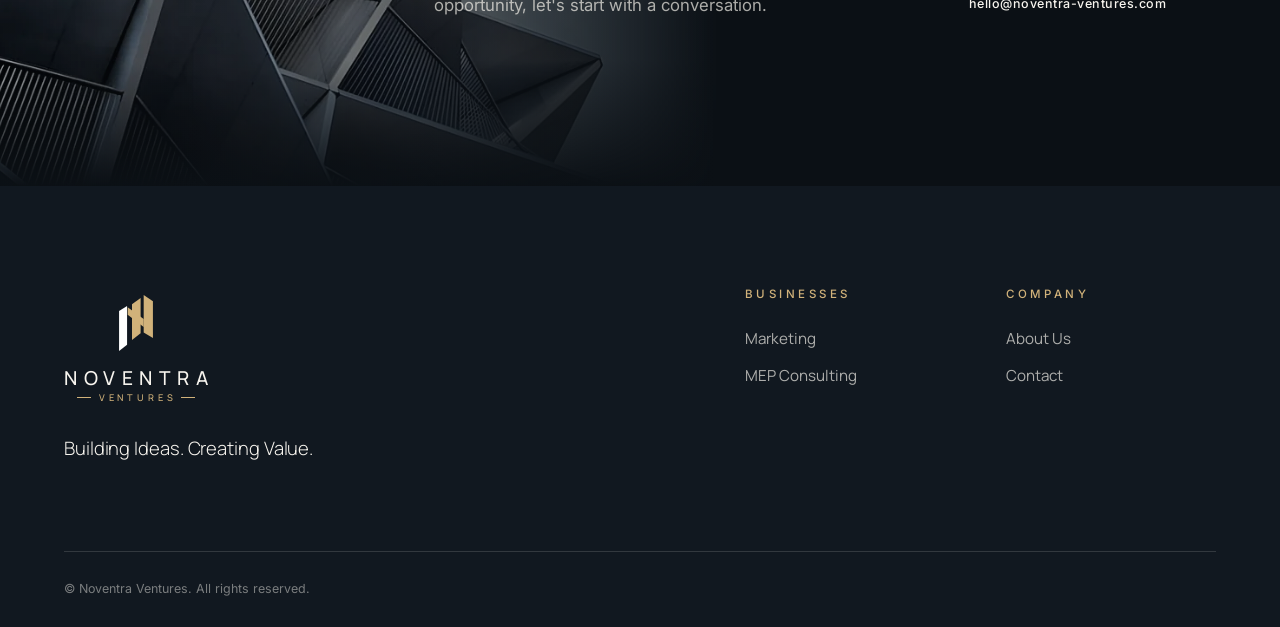
==== commit 9d11099e: "Add files via upload" ====
--- a/index.html
+++ b/index.html
@@ -12,6 +12,9 @@
   <meta property="og:image" content="assets/img/hero-1600.jpg">
   <meta name="twitter:card" content="summary_large_image">
   <link rel="icon" type="image/svg+xml" href="assets/img/noventra-symbol.svg">
+  <link rel="icon" type="image/png" sizes="32x32" href="assets/img/favicon-32.png">
+  <link rel="apple-touch-icon" href="assets/img/apple-touch-icon.png">
+  <link rel="manifest" href="site.webmanifest">
   <link rel="preconnect" href="https://fonts.googleapis.com">
   <link rel="preconnect" href="https://fonts.gstatic.com" crossorigin>
   <link rel="stylesheet" href="https://fonts.googleapis.com/css2?family=Inter:wght@400;500;600&family=Manrope:wght@300;400;500;600;700&display=swap">
--- a/assets/css/styles.css
+++ b/assets/css/styles.css
@@ -336,7 +336,7 @@
 .who__grid { display: grid; grid-template-columns: minmax(0, 1fr) minmax(0, 1fr); min-height: 760px; }
 .who__text {
   display: flex; flex-direction: column; justify-content: center;
-  padding: var(--section-y) clamp(32px, 6vw, 112px) var(--section-y) max(var(--gutter), calc((100vw - var(--maxw)) / 2));
+  padding: var(--section-y) clamp(32px, 6vw, 112px) var(--section-y) max(var(--gutter), calc(100% - var(--maxw) / 2));
 }
 .who__text .h2 { margin-top: 36px; }
 .who__text .rule-gold { margin: 40px 0; }
@@ -429,7 +429,7 @@
 .approach__grid { display: grid; grid-template-columns: minmax(0, 1fr) minmax(0, 1fr); min-height: 820px; }
 .approach__text {
   display: flex; flex-direction: column; justify-content: center;
-  padding: var(--section-y) clamp(32px, 6vw, 112px) var(--section-y) max(var(--gutter), calc((100vw - var(--maxw)) / 2));
+  padding: var(--section-y) clamp(32px, 6vw, 112px) var(--section-y) max(var(--gutter), calc(100% - var(--maxw) / 2));
 }
 .approach__title { margin-top: 40px; font-size: var(--fs-display); text-transform: uppercase; color: var(--on-dark); }
 .approach__title span { display: block; }
@@ -982,3 +982,112 @@
 @media (max-width: 960px) {
   .hero--page .hero__content { margin-top: -40px; }
 }
+
+
+/* =========================================================================
+   Device compatibility pass — phones, tablets, laptops, desktops and TVs
+   ========================================================================= */
+
+/* Legible minimum text size (≥ 11.5px) */
+.indicator a { font-size: .72rem; }
+.indicator a::before { font-size: .7rem; }
+.hero__meta { font-size: .72rem; }
+.card__index em { font-size: .72rem; }
+.sequence { font-size: .72rem; }
+.dropdown a span { font-size: .72rem; }
+.logo__sub { font-size: .56rem; }
+
+/* Header never pushes the page wider than the screen */
+.site-header__inner { min-width: 0; max-width: 100%; }
+.nav { min-width: 0; }
+
+/* Desktop / laptop: keep the nav row from squeezing */
+@media (min-width: 961px) {
+  .nav { flex: 0 0 auto; }
+}
+@media (min-width: 961px) and (max-width: 1180px) {
+  .nav__list { gap: 26px; }
+}
+
+/* Small laptops and tablets in landscape: give the hero text clear ivory space */
+@media (min-width: 961px) and (max-width: 1279px) {
+  .hero__media { width: 58%; }
+  .hero__media::before, .hero--page .hero__media::before {
+    background:
+      linear-gradient(90deg, var(--ivory) 0%, rgba(247,244,238,.92) 18%, rgba(247,244,238,.55) 40%, rgba(247,244,238,0) 64%),
+      linear-gradient(180deg, rgba(247,244,238,.55) 0%, rgba(247,244,238,0) 22%);
+  }
+  .hero__content, .hero--page .hero__content { max-width: 480px; }
+  .hero__title { font-size: clamp(3rem, 7vw, 5.2rem); }
+  .hero__title--page { font-size: clamp(2.5rem, 4.6vw, 3.6rem); }
+}
+
+/* Tablets in portrait and large phones in landscape: logo and tabs on one row */
+@media (min-width: 701px) and (max-width: 960px) {
+  .site-header__inner, .site-header.is-scrolled .site-header__inner {
+    flex-wrap: nowrap; height: 76px; padding-block: 0; gap: 24px;
+  }
+  .site-header .logo { padding-bottom: 6px; }
+  .nav { flex: 0 1 auto; display: block; border-top: 0; overflow: visible; }
+  .nav__list { width: auto; min-width: 0; justify-content: flex-end; gap: clamp(18px, 3.2vw, 32px); }
+  .nav__link { padding: 10px 0; font-size: .72rem; letter-spacing: .14em; }
+  .nav__link::after { bottom: 2px; }
+  .dropdown { position: absolute; top: calc(100% + 14px); left: auto; right: -24px; min-width: 250px; }
+  main [id] { scroll-margin-top: 84px; }
+  .page-hero { padding-top: calc(76px + 48px); }
+}
+
+/* Phones (portrait): tab row under the logo, sized to always fit */
+@media (max-width: 700px) {
+  .nav__list { width: 100%; min-width: 0; }
+}
+@media (max-width: 480px) {
+  .nav__link { font-size: .7rem; letter-spacing: .06em; }
+}
+@media (max-width: 359px) {
+  .nav__list { gap: 6px; }
+  .nav__link { font-size: .66rem; letter-spacing: .03em; }
+  .nav__link .chev { width: 7px; }
+  .eyebrow { letter-spacing: .2em; gap: 10px; }
+  .eyebrow::before { width: 22px; }
+}
+
+/* Phones in landscape and other short screens: side-by-side hero like desktop */
+@media (max-width: 960px) and (orientation: landscape) and (max-height: 540px) {
+  .hero { display: flex; align-items: center; min-height: 100svh; padding: calc(76px + 20px) 0 28px; }
+  .hero__media { position: absolute; top: 0; right: 0; bottom: 0; width: 52%; height: auto; min-height: 0; }
+  .hero__media::before, .hero--page .hero__media::before {
+    background: linear-gradient(90deg, var(--ivory) 0%, rgba(247,244,238,.85) 18%, rgba(247,244,238,.35) 45%, rgba(247,244,238,0) 70%);
+  }
+  .hero__content, .hero--page .hero__content { margin-top: 0; padding-inline: 0; max-width: 54%; }
+  .hero__title, .hero__title--page { font-size: clamp(2rem, 6.4vw, 3rem); }
+  .hero__lead { margin-top: 18px; font-size: .95rem; }
+  .hero__more, .hero__copy .hero__more { font-size: .88rem; }
+  .hero__copy { margin-top: 18px; gap: 8px; }
+  .hero__tagline { margin-top: 16px; }
+  .hero__actions { margin-top: 20px; flex-direction: row; }
+  .hero__content .eyebrow { margin-bottom: 14px; }
+}
+
+/* Large desktop monitors */
+@media (min-width: 1800px) {
+  :root { --maxw: 1520px; }
+}
+
+/* 2K / 4K screens and TVs: scale the whole layout up so it reads from a distance */
+@media (min-width: 2200px) { html { zoom: 1.2; } }
+@media (min-width: 2500px) { html { zoom: 1.35; } }
+@media (min-width: 3000px) { html { zoom: 1.65; } }
+@media (min-width: 3600px) { html { zoom: 2; } }
+
+/* Very narrow phones: keep long uppercase display words inside the screen */
+@media (max-width: 420px) {
+  .vapproach__title, .approach__title, .philosophy__title { font-size: clamp(2rem, 10.5vw, 2.8rem); }
+  .hero__title--page { font-size: clamp(2.1rem, 10.5vw, 3.2rem); }
+}
+.details dd a { display: inline-block; padding-block: 8px; margin-block: -8px; }
+
+@media (max-width: 420px) {
+  .eyebrow { letter-spacing: .18em; }
+  .hero__content .eyebrow { letter-spacing: .22em; }
+}
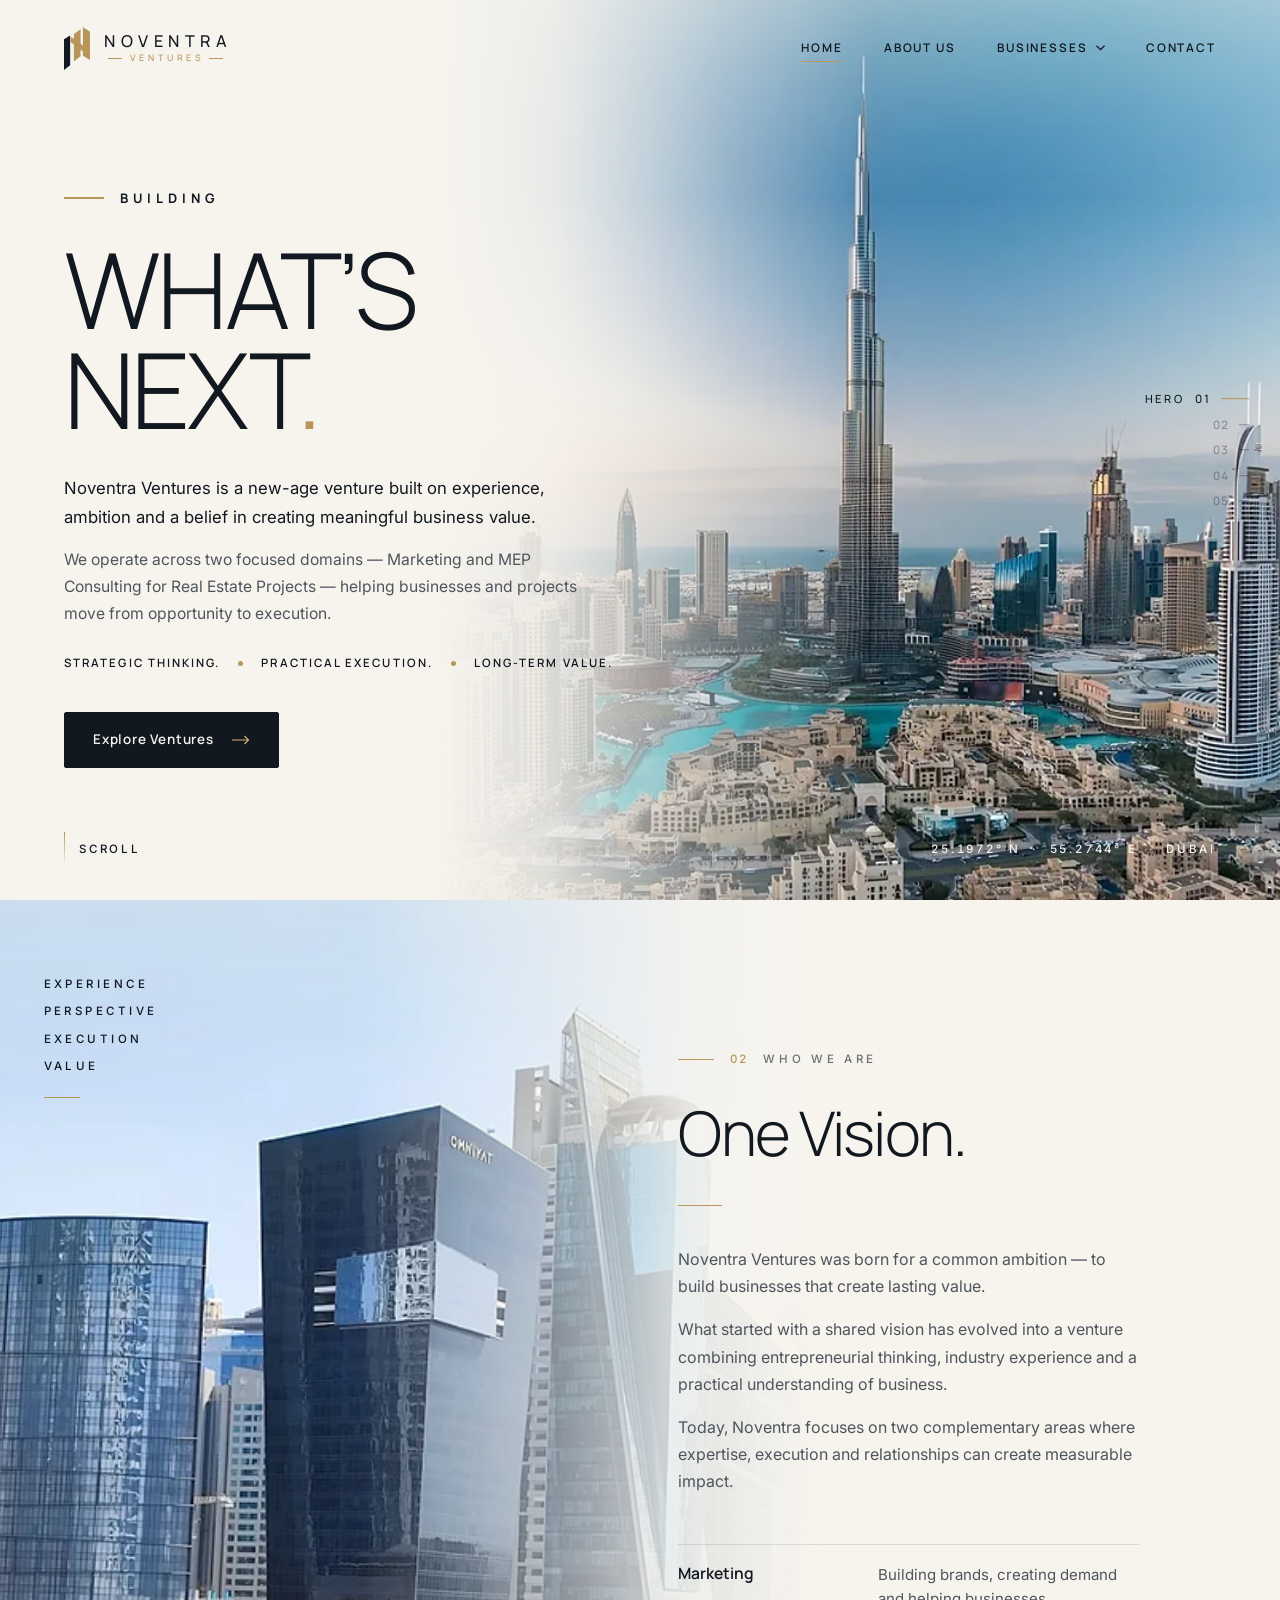
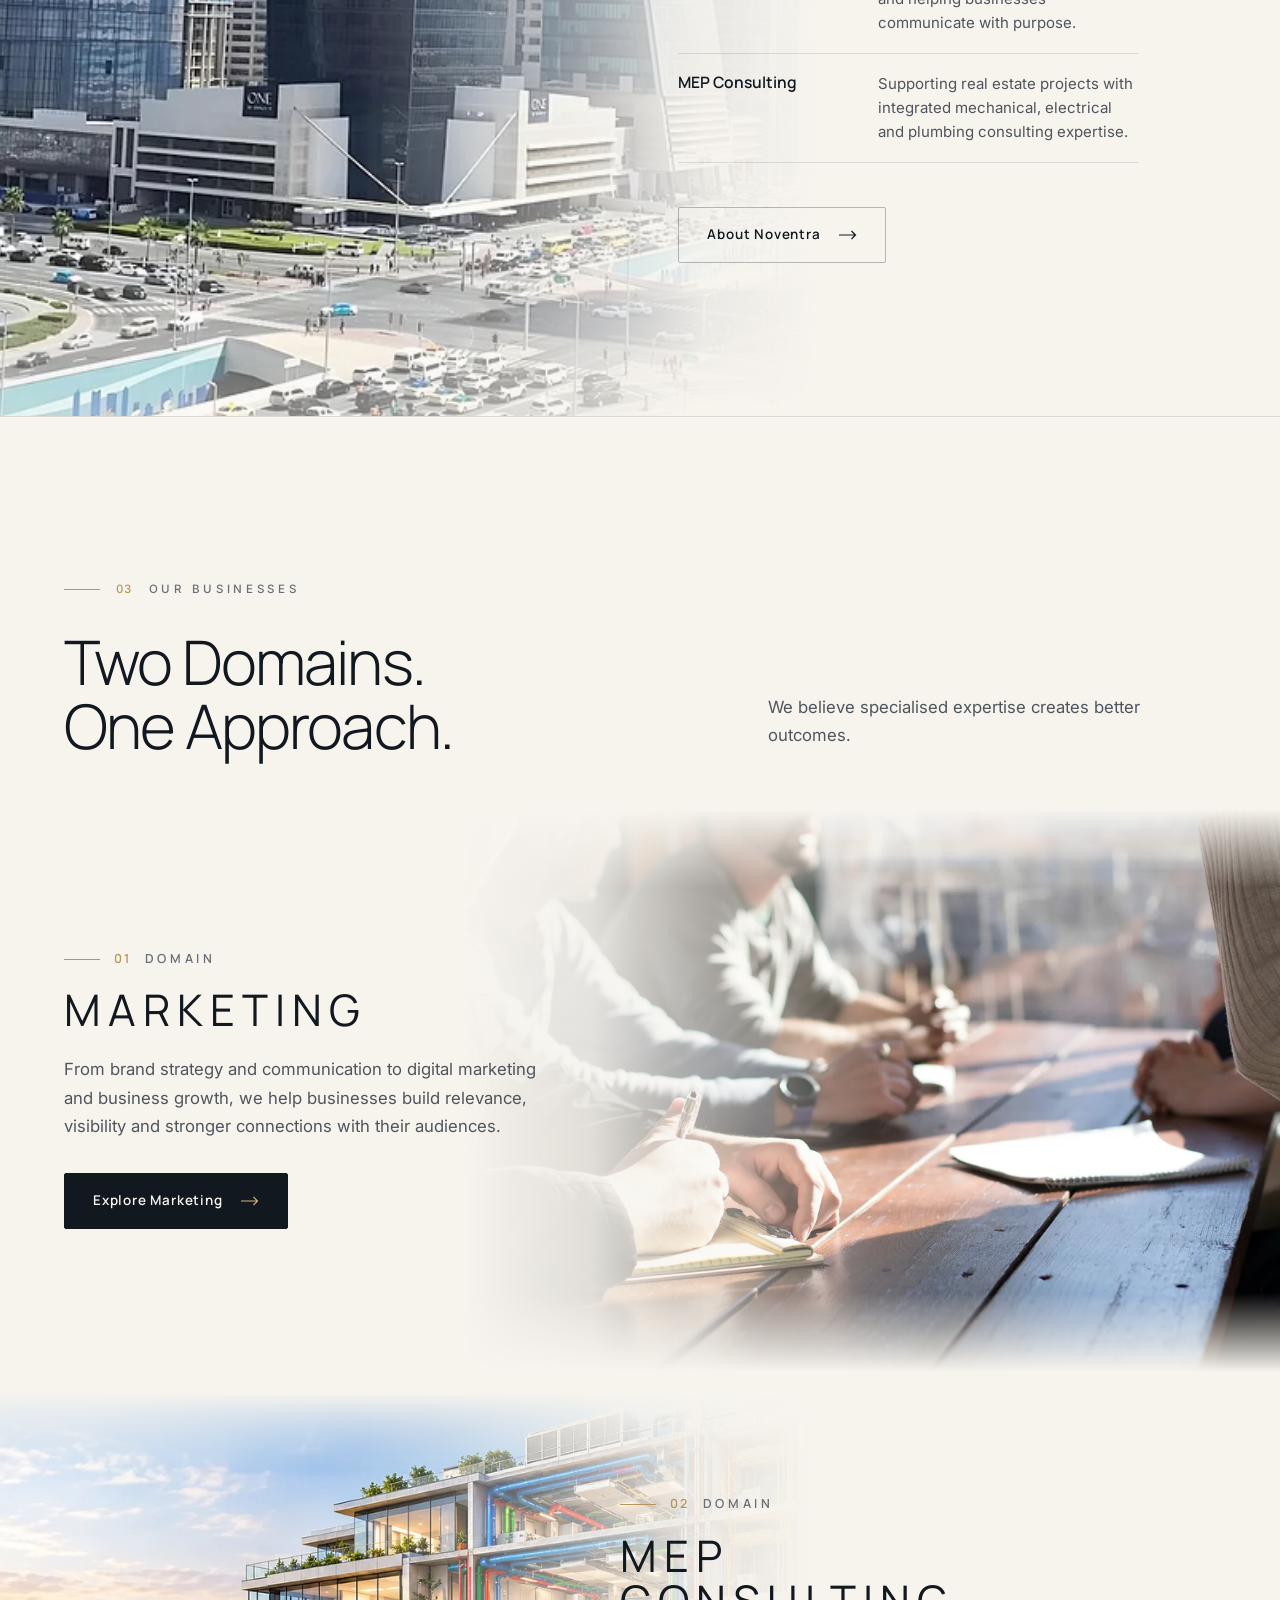
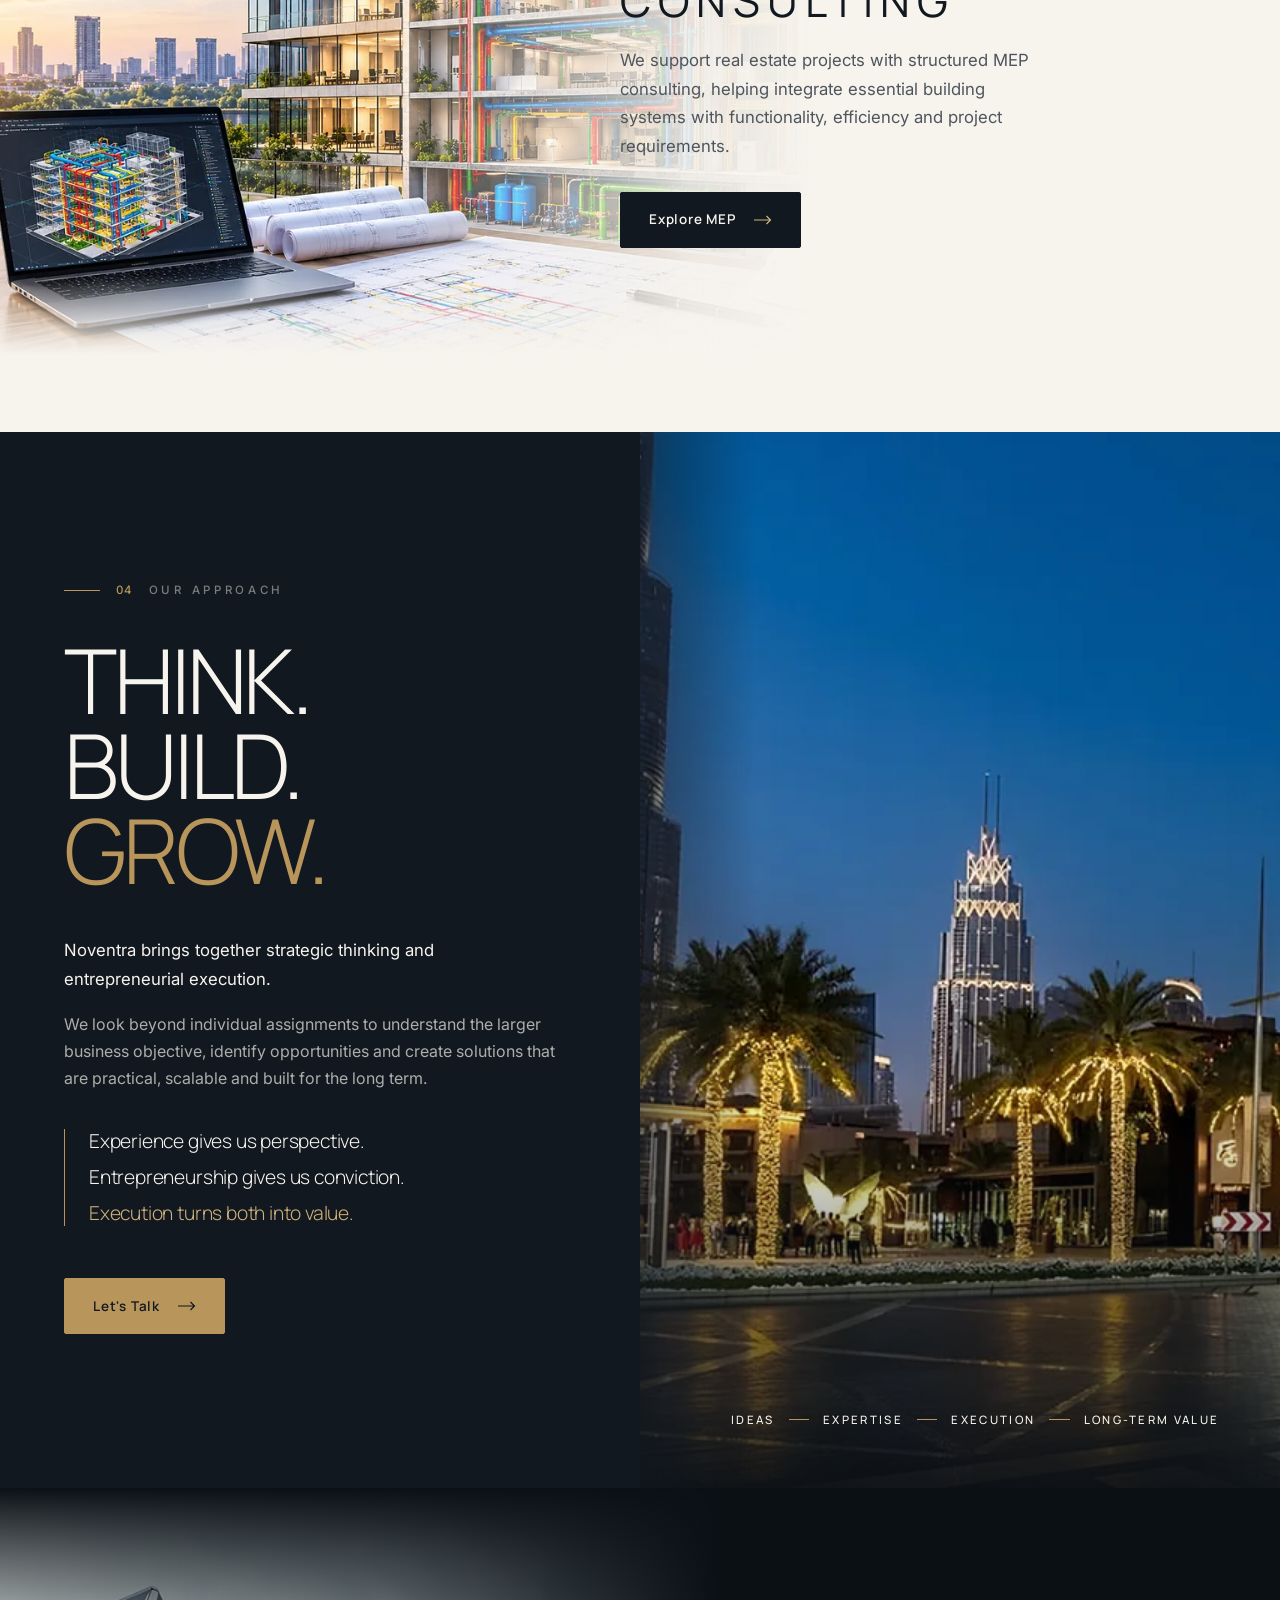
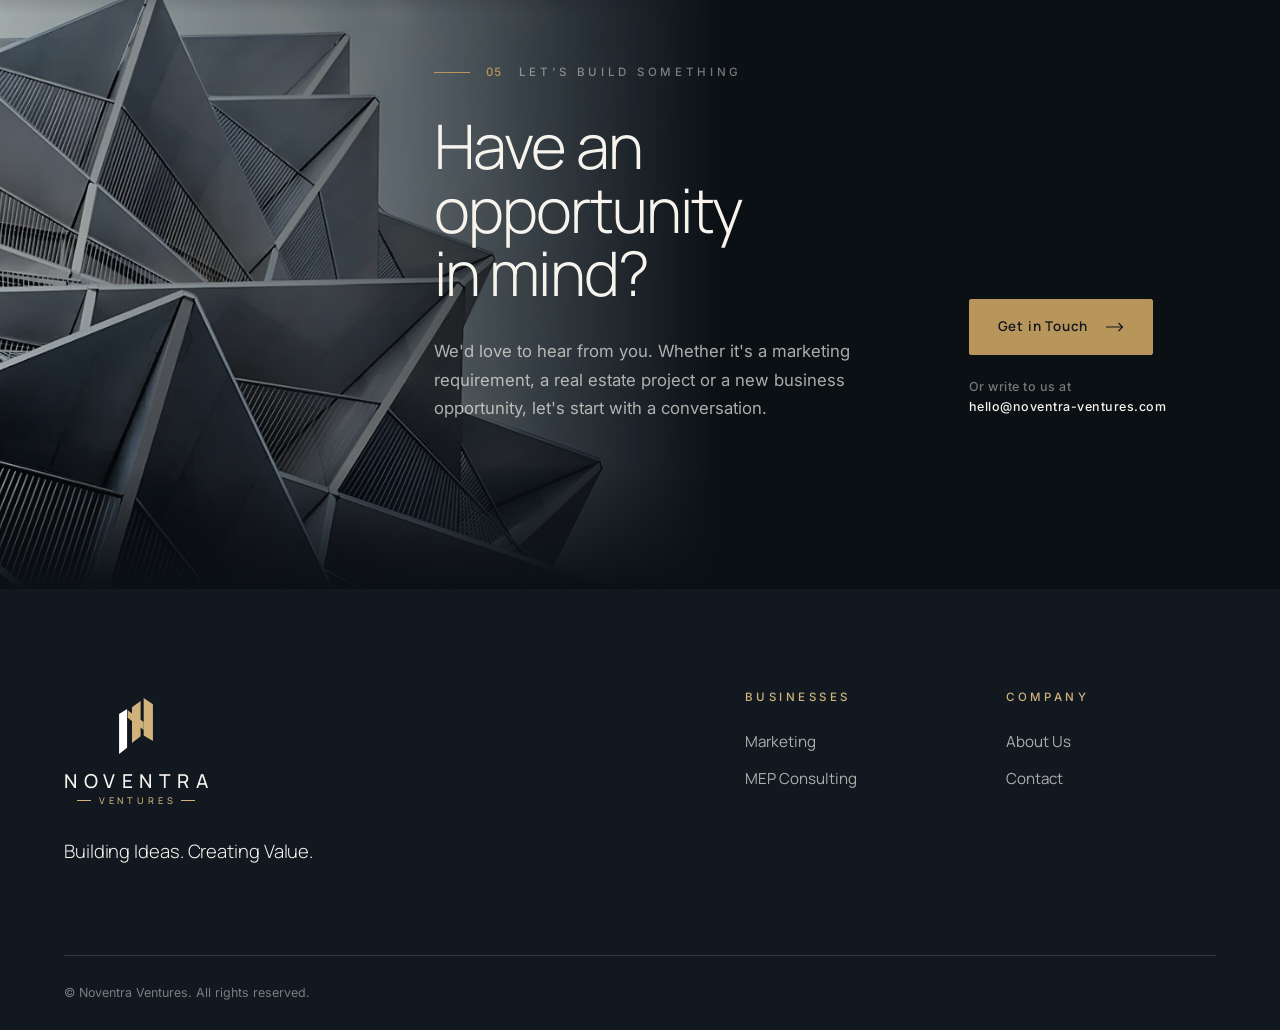
==== commit 0757a92e: "Add files via upload" ====
--- a/index.html
+++ b/index.html
@@ -142,37 +142,43 @@
             <p class="lead">We believe specialised expertise creates better outcomes.</p>
           </div>
         </div>
-        <div class="cards">
-          <article class="card reveal" aria-labelledby="card-marketing">
-            <div class="card__media">
-              <picture>
-            <source type="image/webp" srcset="assets/img/card-marketing-700.webp 700w, assets/img/card-marketing-1200.webp 1200w, assets/img/card-marketing-1800.webp 1800w" sizes="(max-width: 960px) 100vw, 58vw">
-            <img src="assets/img/card-marketing-1800.jpg" srcset="assets/img/card-marketing-700.jpg 700w, assets/img/card-marketing-1200.jpg 1200w, assets/img/card-marketing-1800.jpg 1800w" sizes="(max-width: 960px) 100vw, 58vw" width="1800" height="1200" alt="" loading="lazy" decoding="async" style="object-position: 40% 50%">
-          </picture>
-            </div>
-            <p class="card__index"><b>01</b><em>Domain</em></p>
-            <div class="card__body">
-              <h3 class="card__title" id="card-marketing">Marketing</h3>
-              <p class="card__text">From brand strategy and communication to digital marketing and business growth, we help businesses build relevance, visibility and stronger connections with their audiences.</p>
-              <a class="link" href="marketing.html">Explore Marketing <svg class="arrow" viewBox="0 0 18 10" aria-hidden="true"><path d="M0 5h16.5M12.5 1l4 4-4 4" fill="none" stroke="currentColor" stroke-width="1.2"/></svg></a>
-            </div>
-          </article>
-          <article class="card card--offset reveal" data-delay="2" aria-labelledby="card-mep">
-            <div class="card__media">
-              <picture>
-            <source type="image/webp" srcset="assets/img/card-mep-700.webp 700w, assets/img/card-mep-1200.webp 1200w, assets/img/card-mep-1800.webp 1800w" sizes="(max-width: 960px) 100vw, 42vw">
-            <img src="assets/img/card-mep-1800.jpg" srcset="assets/img/card-mep-700.jpg 700w, assets/img/card-mep-1200.jpg 1200w, assets/img/card-mep-1800.jpg 1800w" sizes="(max-width: 960px) 100vw, 42vw" width="1800" height="1277" alt="" loading="lazy" decoding="async" style="object-position: 45% 50%">
-          </picture>
-            </div>
-            <p class="card__index"><b>02</b><em>Domain</em></p>
-            <div class="card__body">
-              <h3 class="card__title" id="card-mep">MEP Consulting</h3>
-              <p class="card__text">We support real estate projects with structured MEP consulting, helping integrate essential building systems with functionality, efficiency and project requirements.</p>
-              <a class="link" href="mep.html">Explore MEP <svg class="arrow" viewBox="0 0 18 10" aria-hidden="true"><path d="M0 5h16.5M12.5 1l4 4-4 4" fill="none" stroke="currentColor" stroke-width="1.2"/></svg></a>
-            </div>
-          </article>
-        </div>
-      </div>
+      </div>
+
+      <!-- Marketing: photo on the right fading to the left, content on the left -->
+      <article class="biz-band biz-band--media-right" aria-labelledby="biz-marketing">
+        <div class="biz-band__media">
+          <picture>
+            <source type="image/webp" srcset="assets/img/card-marketing-700.webp 700w, assets/img/card-marketing-1200.webp 1200w, assets/img/card-marketing-1800.webp 1800w" sizes="(max-width: 960px) 100vw, 64vw">
+            <img src="assets/img/card-marketing-1800.jpg" srcset="assets/img/card-marketing-700.jpg 700w, assets/img/card-marketing-1200.jpg 1200w, assets/img/card-marketing-1800.jpg 1800w" sizes="(max-width: 960px) 100vw, 64vw" width="1800" height="1200" alt="A marketing team planning around a sunlit table" loading="lazy" decoding="async" style="object-position: 55% 50%">
+          </picture>
+        </div>
+        <div class="container biz-band__inner">
+          <div class="biz-band__text">
+            <p class="biz-band__index reveal"><b>01</b> Domain</p>
+            <h3 class="biz-band__title reveal" id="biz-marketing" data-delay="1">Marketing</h3>
+            <p class="biz-band__copy reveal" data-delay="1">From brand strategy and communication to digital marketing and business growth, we help businesses build relevance, visibility and stronger connections with their audiences.</p>
+            <a class="btn reveal" data-delay="2" href="marketing.html">Explore Marketing <svg class="arrow" viewBox="0 0 18 10" aria-hidden="true"><path d="M0 5h16.5M12.5 1l4 4-4 4" fill="none" stroke="currentColor" stroke-width="1.2"/></svg></a>
+          </div>
+        </div>
+      </article>
+
+      <!-- MEP Consulting: photo on the left fading to the right, content on the right -->
+      <article class="biz-band biz-band--media-left" aria-labelledby="biz-mep">
+        <div class="biz-band__media">
+          <picture>
+            <source type="image/webp" srcset="assets/img/mep-building-700.webp 700w, assets/img/mep-building-1200.webp 1200w, assets/img/mep-building-1672.webp 1672w" sizes="(max-width: 960px) 100vw, 64vw">
+            <img src="assets/img/mep-building-1672.jpg" srcset="assets/img/mep-building-700.jpg 700w, assets/img/mep-building-1200.jpg 1200w, assets/img/mep-building-1672.jpg 1672w" sizes="(max-width: 960px) 100vw, 64vw" width="1672" height="941" alt="Cutaway of a modern building showing its mechanical, electrical and plumbing systems, with plans and a 3D model on a laptop" loading="lazy" decoding="async" style="object-position: 45% 50%">
+          </picture>
+        </div>
+        <div class="container biz-band__inner">
+          <div class="biz-band__text">
+            <p class="biz-band__index reveal"><b>02</b> Domain</p>
+            <h3 class="biz-band__title reveal" id="biz-mep" data-delay="1">MEP Consulting</h3>
+            <p class="biz-band__copy reveal" data-delay="1">We support real estate projects with structured MEP consulting, helping integrate essential building systems with functionality, efficiency and project requirements.</p>
+            <a class="btn reveal" data-delay="2" href="mep.html">Explore MEP <svg class="arrow" viewBox="0 0 18 10" aria-hidden="true"><path d="M0 5h16.5M12.5 1l4 4-4 4" fill="none" stroke="currentColor" stroke-width="1.2"/></svg></a>
+          </div>
+        </div>
+      </article>
     </section>
 
     <!-- 04 Our approach -->
--- a/assets/css/styles.css
+++ b/assets/css/styles.css
@@ -1091,3 +1091,223 @@
   .eyebrow { letter-spacing: .18em; }
   .hero__content .eyebrow { letter-spacing: .22em; }
 }
+
+/* ---------- Feature band: hero-style photo, mirrored (image left, fades to the right) ---------- */
+.capabilities--feature { padding-top: 0; }
+.feature-band {
+  position: relative; isolation: isolate; display: flex; align-items: center;
+  min-height: clamp(480px, 46vw, 760px); margin-bottom: clamp(56px, 7vw, 104px); overflow: hidden;
+}
+.feature-band__media { position: absolute; z-index: -1; top: 0; bottom: 0; left: 0; width: 66%; }
+.feature-band__media picture, .feature-band__media img { width: 100%; height: 100%; }
+.feature-band__media img { object-fit: cover; }
+.feature-band__media::after {
+  content: ""; position: absolute; inset: 0;
+  background:
+    linear-gradient(270deg, var(--white) 0%, rgba(255,255,255,.88) 14%, rgba(255,255,255,.4) 34%, rgba(255,255,255,0) 54%),
+    linear-gradient(0deg, var(--white) 0%, rgba(255,255,255,0) 18%),
+    linear-gradient(180deg, rgba(255,255,255,.5) 0%, rgba(255,255,255,0) 14%);
+}
+.feature-band__inner { display: flex; justify-content: flex-end; }
+.feature-band__text { width: min(100%, 540px); display: grid; gap: 0; }
+.feature-band__text .h2 { margin-top: 32px; }
+.feature-band__text .lead { margin-top: 32px; }
+
+@media (min-width: 961px) and (max-width: 1279px) {
+  .feature-band__media { width: 60%; }
+  .feature-band__text { width: min(100%, 440px); }
+}
+@media (max-width: 960px) {
+  .feature-band { display: block; min-height: 0; margin-bottom: 48px; }
+  .feature-band__media { position: relative; width: 100%; height: clamp(300px, 62vw, 520px); }
+  .feature-band__media::after {
+    background:
+      linear-gradient(180deg, rgba(255,255,255,0) 0%, rgba(255,255,255,0) 55%, var(--white) 100%),
+      linear-gradient(180deg, rgba(255,255,255,.45) 0%, rgba(255,255,255,0) 18%);
+  }
+  .feature-band__inner { display: block; margin-top: -48px; position: relative; }
+  .feature-band__text { width: 100%; }
+}
+@media (max-width: 960px) and (orientation: landscape) and (max-height: 540px) {
+  .feature-band { display: flex; min-height: 100svh; }
+  .feature-band__media { position: absolute; width: 58%; height: auto; }
+  .feature-band__media::after { background: linear-gradient(270deg, var(--white) 0%, rgba(255,255,255,.85) 18%, rgba(255,255,255,.3) 45%, rgba(255,255,255,0) 66%); }
+  .feature-band__inner { display: flex; margin-top: 0; }
+  .feature-band__text { width: 46%; }
+}
+
+/* ---------- Capability boxes (Marketing: What We Do · MEP: Our Expertise) ---------- */
+.capability-grid { gap: clamp(16px, 1.8vw, 28px); align-items: stretch; }
+.capability {
+  position: relative; display: flex; flex-direction: column; gap: 12px;
+  padding: clamp(28px, 2.6vw, 40px) clamp(24px, 2.4vw, 36px) clamp(30px, 2.8vw, 44px);
+  background: var(--ivory);
+  border: 1px solid var(--mist); border-top: 1px solid var(--mist);
+  border-radius: var(--radius);
+  transition: transform var(--dur-slow) var(--ease), border-color var(--dur-slow) var(--ease), box-shadow var(--dur-slow) var(--ease), background-color var(--dur-slow) var(--ease);
+}
+.capability::before {
+  content: ""; position: absolute; top: -1px; left: -1px; right: -1px; height: 2px;
+  background: var(--gold); transform: scaleX(.18); transform-origin: left;
+  transition: transform var(--dur-slow) var(--ease);
+}
+.capability__title::before { display: none; }
+.capability__title { margin: 0 0 4px; font-size: clamp(1.08rem, 1.2vw, 1.2rem); }
+.capability__num { font: 500 .74rem/1 var(--font-display); letter-spacing: .16em; color: var(--gold); font-variant-numeric: tabular-nums; margin-bottom: 18px; }
+.capability:hover {
+  transform: translateY(-4px); background: var(--white);
+  border-color: rgba(184, 149, 90, .45);
+  box-shadow: 0 22px 40px -30px rgba(17, 24, 32, .35);
+}
+.capability:hover::before { transform: scaleX(1); }
+@media (hover: none) {
+  .capability:hover { transform: none; box-shadow: none; }
+}
+
+/* ---------- Hero label ("BUILDING", "01 ABOUT US"…) — stronger visibility ---------- */
+.hero__content .eyebrow {
+  font-family: var(--font-display); font-weight: 700; font-size: .82rem;
+  color: var(--ink); letter-spacing: .38em;
+}
+.hero__content .eyebrow::before { width: 40px; height: 2px; }
+.hero__content .eyebrow__index { color: var(--gold); font-weight: 700; }
+
+@media (max-width: 960px) {
+  /* Text block starts on the ivory, not over the photo */
+  .hero__content, .hero--page .hero__content { margin-top: -6px; }
+  .hero__media::before, .hero--page .hero__media::before {
+    background: linear-gradient(180deg, rgba(247,244,238,.55) 0%, rgba(247,244,238,0) 20%, rgba(247,244,238,0) 70%, var(--ivory) 100%);
+  }
+  .hero__content .eyebrow { font-size: .86rem; letter-spacing: .32em; margin-bottom: 20px; }
+}
+@media (max-width: 420px) {
+  .hero__content .eyebrow { font-size: .8rem; letter-spacing: .26em; }
+}
+@media (max-width: 960px) and (orientation: landscape) and (max-height: 540px) {
+  .hero__media::before, .hero--page .hero__media::before {
+    background: linear-gradient(90deg, var(--ivory) 0%, rgba(247,244,238,.88) 20%, rgba(247,244,238,.4) 48%, rgba(247,244,238,0) 72%);
+  }
+  .hero__content, .hero--page .hero__content { margin-top: 0; }
+}
+
+/* ---------- Who We Are (home): photo on the left fading to the right, content on the right ---------- */
+@media (min-width: 961px) {
+  .who__grid { position: relative; isolation: isolate; grid-template-columns: minmax(0, 1fr) minmax(0, 1fr); }
+  .who__media {
+    position: absolute; z-index: -1; top: 0; bottom: 0; left: 0; width: 64%;
+    grid-column: auto; grid-row: auto;
+  }
+  .who__media::after {
+    content: ""; position: absolute; inset: 0; pointer-events: none;
+    background:
+      linear-gradient(270deg, var(--ivory) 0%, rgba(247,244,238,.92) 14%, rgba(247,244,238,.45) 34%, rgba(247,244,238,0) 56%),
+      linear-gradient(180deg, rgba(247,244,238,.35) 0%, rgba(247,244,238,0) 16%, rgba(247,244,238,0) 84%, rgba(247,244,238,.5) 100%);
+  }
+  .who__text {
+    grid-column: 2;
+    padding: var(--section-y) max(var(--gutter), calc(100% - var(--maxw) / 2)) var(--section-y) clamp(24px, 3vw, 56px);
+  }
+  .who__caption {
+    left: clamp(24px, 3.4vw, 56px); right: auto; top: clamp(40px, 6vw, 96px);
+    align-items: flex-start; text-align: left; z-index: 1;
+  }
+}
+/* Leave room for the right-hand section indicator on wide screens */
+@media (min-width: 1180px) {
+  .who__text { padding-right: max(clamp(96px, 8vw, 150px), calc(100% - var(--maxw) / 2)); }
+}
+/* Phones and tablets: photo first, fading down into the text */
+@media (max-width: 960px) {
+  .who__media { order: -1; position: relative; }
+  .who__media::after {
+    content: ""; position: absolute; inset: 0; pointer-events: none;
+    background: linear-gradient(180deg, rgba(247,244,238,0) 0%, rgba(247,244,238,0) 60%, var(--ivory) 100%);
+  }
+  .who__text { padding-top: 24px; }
+  .who__caption { left: var(--gutter); right: auto; align-items: flex-start; text-align: left; }
+}
+@media (min-width: 1180px) {
+  .who__text { padding-right: max(clamp(130px, 11vw, 190px), calc(100% - var(--maxw) / 2)); }
+}
+
+/* ---------- Home · Our Businesses: two full-width bands ---------- */
+.businesses { padding-bottom: clamp(48px, 6vw, 96px); }
+.businesses .section-head { margin-bottom: clamp(32px, 4vw, 56px); }
+.biz-band {
+  position: relative; isolation: isolate; display: flex; align-items: center;
+  min-height: clamp(500px, 44vw, 740px);
+}
+.biz-band + .biz-band { margin-top: clamp(8px, 1.5vw, 24px); }
+.biz-band__media { position: absolute; z-index: -1; top: 0; bottom: 0; width: 64%; }
+.biz-band__media picture, .biz-band__media img { width: 100%; height: 100%; }
+.biz-band__media img { object-fit: cover; transition: transform 600ms var(--ease); }
+.biz-band:hover .biz-band__media img { transform: scale(1.02); }
+.biz-band__media { overflow: hidden; }
+.biz-band__media::after { content: ""; position: absolute; inset: 0; pointer-events: none; }
+/* Marketing: photo right, fading towards the left */
+.biz-band--media-right .biz-band__media { right: 0; }
+.biz-band--media-right .biz-band__media::after {
+  background:
+    linear-gradient(90deg, var(--ivory) 0%, rgba(247,244,238,.9) 16%, rgba(247,244,238,.45) 36%, rgba(247,244,238,0) 58%),
+    linear-gradient(180deg, var(--ivory) 0%, rgba(247,244,238,0) 14%, rgba(247,244,238,0) 86%, var(--ivory) 100%);
+}
+.biz-band--media-right .biz-band__inner { display: flex; justify-content: flex-start; }
+/* MEP: photo left, fading towards the right */
+.biz-band--media-left .biz-band__media { left: 0; }
+.biz-band--media-left .biz-band__media::after {
+  background:
+    linear-gradient(270deg, var(--ivory) 0%, rgba(247,244,238,.9) 16%, rgba(247,244,238,.45) 36%, rgba(247,244,238,0) 58%),
+    linear-gradient(180deg, var(--ivory) 0%, rgba(247,244,238,0) 14%, rgba(247,244,238,0) 86%, var(--ivory) 100%);
+}
+.biz-band--media-left .biz-band__inner { display: flex; justify-content: flex-end; }
+.biz-band__text { width: min(100%, 500px); display: grid; justify-items: start; gap: 22px; padding-block: 48px; }
+.biz-band__index { display: flex; align-items: center; gap: 14px; font: 600 .78rem/1 var(--font-display); letter-spacing: .3em; text-transform: uppercase; color: var(--text-soft); }
+.biz-band__index b { color: var(--gold); font-weight: 600; letter-spacing: .14em; }
+.biz-band__index::before { content: ""; width: 36px; height: 1px; background: var(--gold); order: -1; }
+.biz-band__title { font: 400 clamp(2rem, 3.4vw, 3.2rem)/1.05 var(--font-display); letter-spacing: .16em; text-transform: uppercase; color: var(--ink); }
+.biz-band__copy { font-size: var(--fs-lead); line-height: 1.7; color: var(--text-muted); max-width: 30em; }
+.biz-band__text .btn { margin-top: 10px; }
+
+@media (min-width: 961px) and (max-width: 1279px) {
+  .biz-band__media { width: 58%; }
+  .biz-band__text { width: min(100%, 420px); }
+}
+@media (min-width: 1180px) {
+  .biz-band--media-left .biz-band__inner { padding-right: max(clamp(130px, 11vw, 190px), var(--gutter)); }
+}
+@media (max-width: 960px) {
+  .biz-band { display: block; min-height: 0; }
+  .biz-band + .biz-band { margin-top: 56px; }
+  .biz-band__media { position: relative; width: 100%; height: clamp(280px, 62vw, 520px); }
+  .biz-band--media-right .biz-band__media::after,
+  .biz-band--media-left .biz-band__media::after {
+    background: linear-gradient(180deg, rgba(247,244,238,.35) 0%, rgba(247,244,238,0) 18%, rgba(247,244,238,0) 62%, var(--ivory) 100%);
+  }
+  .biz-band__inner { display: block !important; margin-top: -36px; position: relative; }
+  .biz-band__text { width: 100%; padding-block: 0; gap: 18px; }
+  .biz-band__title { letter-spacing: .12em; }
+}
+@media (max-width: 420px) {
+  .biz-band__title { font-size: clamp(1.6rem, 8.6vw, 2rem); letter-spacing: .08em; }
+  .biz-band__text .btn { width: 100%; justify-content: space-between; }
+}
+@media (max-width: 960px) and (orientation: landscape) and (max-height: 540px) {
+  .biz-band { display: flex; min-height: 100svh; }
+  .biz-band__media { position: absolute; width: 56%; height: auto; }
+  .biz-band--media-right .biz-band__media::after { background: linear-gradient(90deg, var(--ivory) 0%, rgba(247,244,238,.85) 18%, rgba(247,244,238,.3) 45%, rgba(247,244,238,0) 66%); }
+  .biz-band--media-left .biz-band__media::after { background: linear-gradient(270deg, var(--ivory) 0%, rgba(247,244,238,.85) 18%, rgba(247,244,238,.3) 45%, rgba(247,244,238,0) 66%); }
+  .biz-band__inner { display: flex !important; margin-top: 0; }
+  .biz-band--media-left .biz-band__inner { justify-content: flex-end; }
+  .biz-band__text { width: 46%; }
+}
+@media (min-width: 1180px) {
+  .biz-band--media-left .biz-band__inner { padding-right: max(clamp(170px, 14vw, 240px), calc(100% - var(--maxw) / 2 + 130px)); }
+  .biz-band--media-left .biz-band__text { width: min(100%, 460px); }
+}
+@media (min-width: 1180px) {
+  .biz-band--media-left .biz-band__inner { padding-right: clamp(150px, 11vw, 200px); }
+}
+@media (min-width: 1180px) and (max-width: 1700px) {
+  .biz-band--media-left .biz-band__inner { padding-right: clamp(230px, 17vw, 280px); }
+  .biz-band--media-left .biz-band__text { width: min(100%, 430px); }
+}
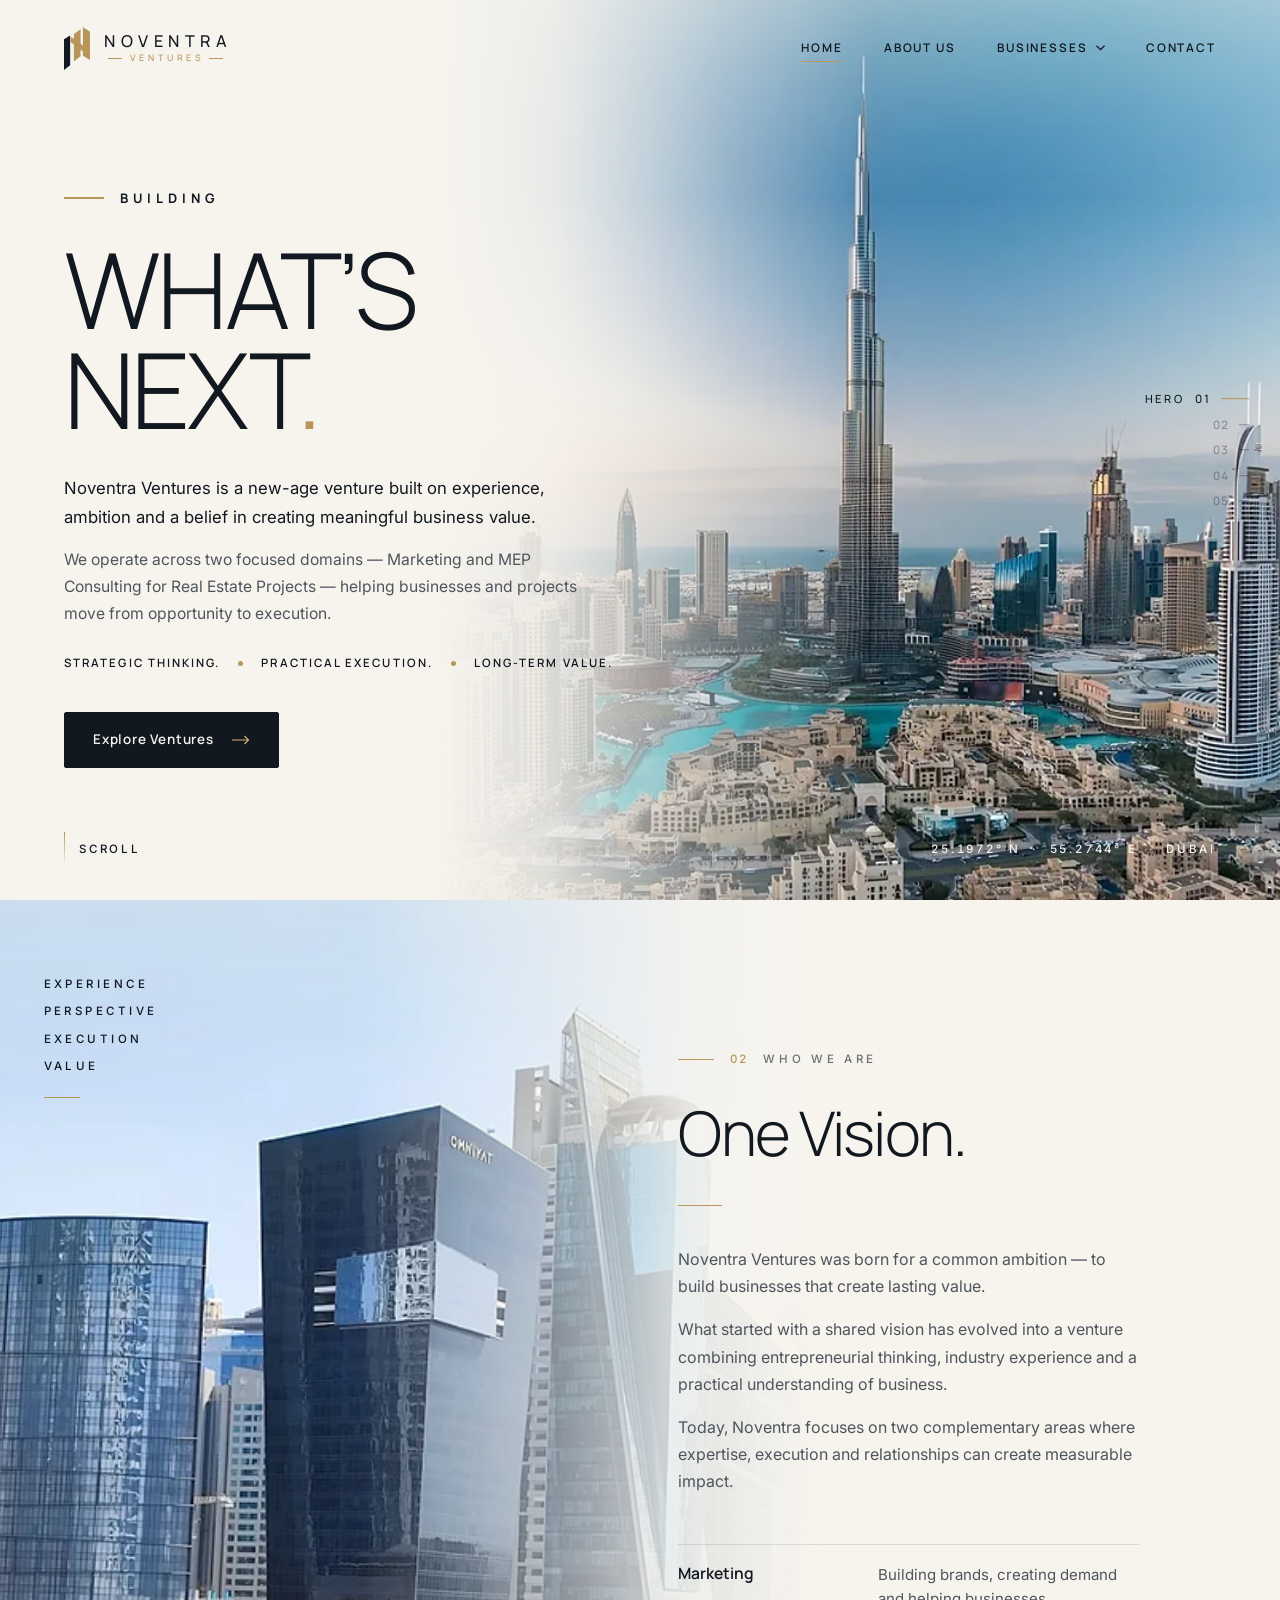
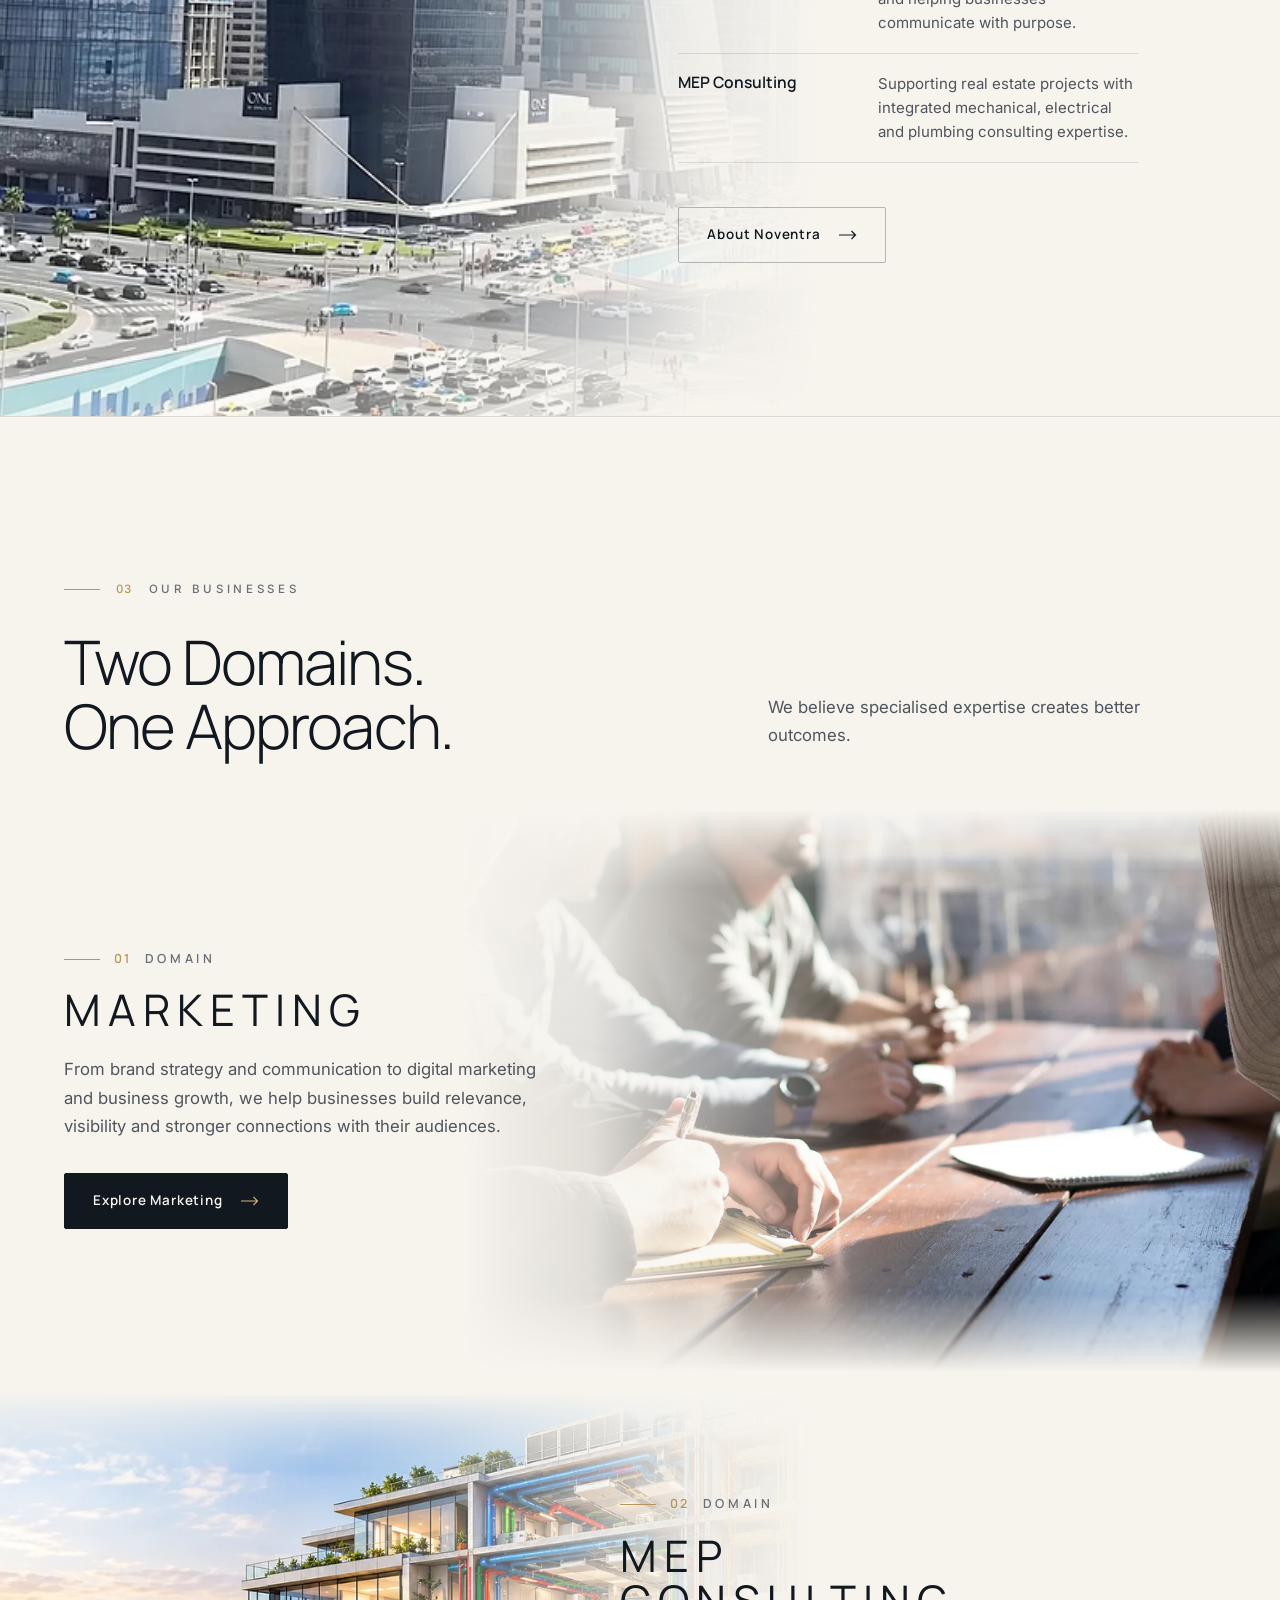
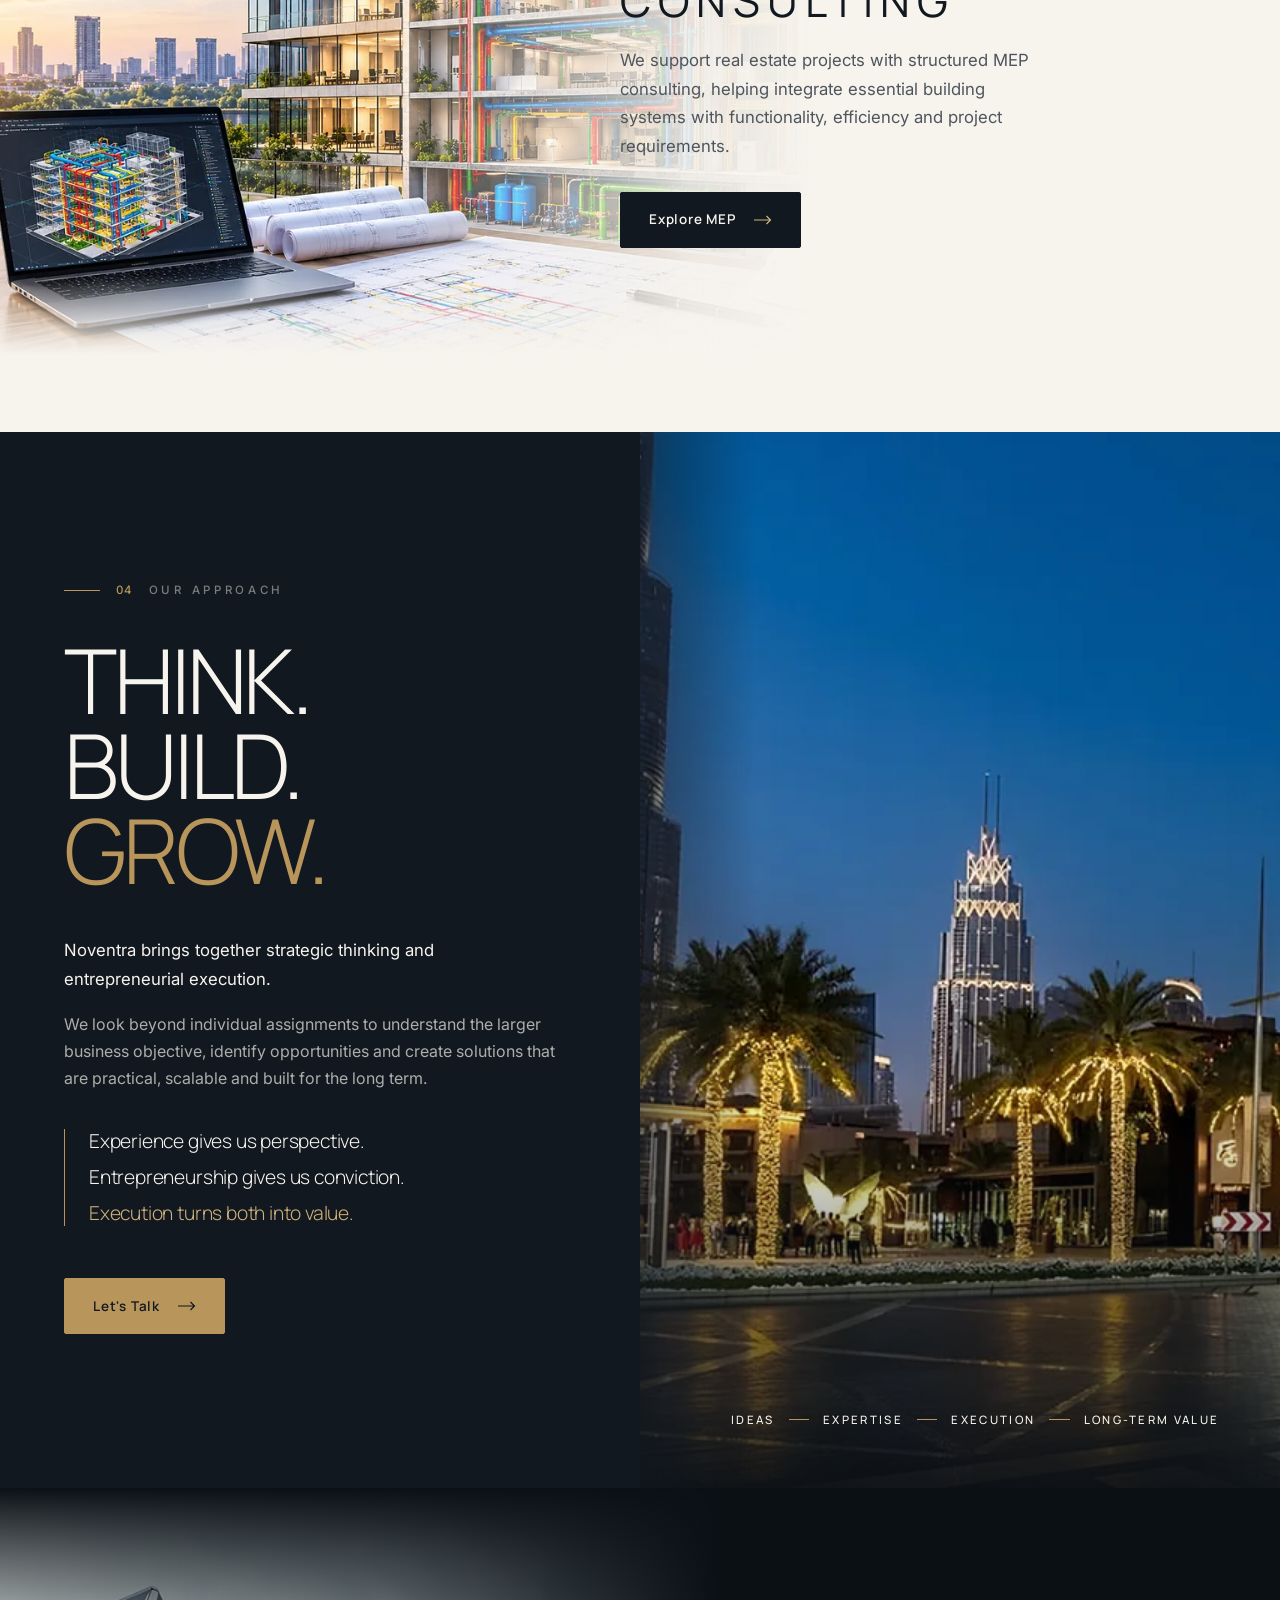
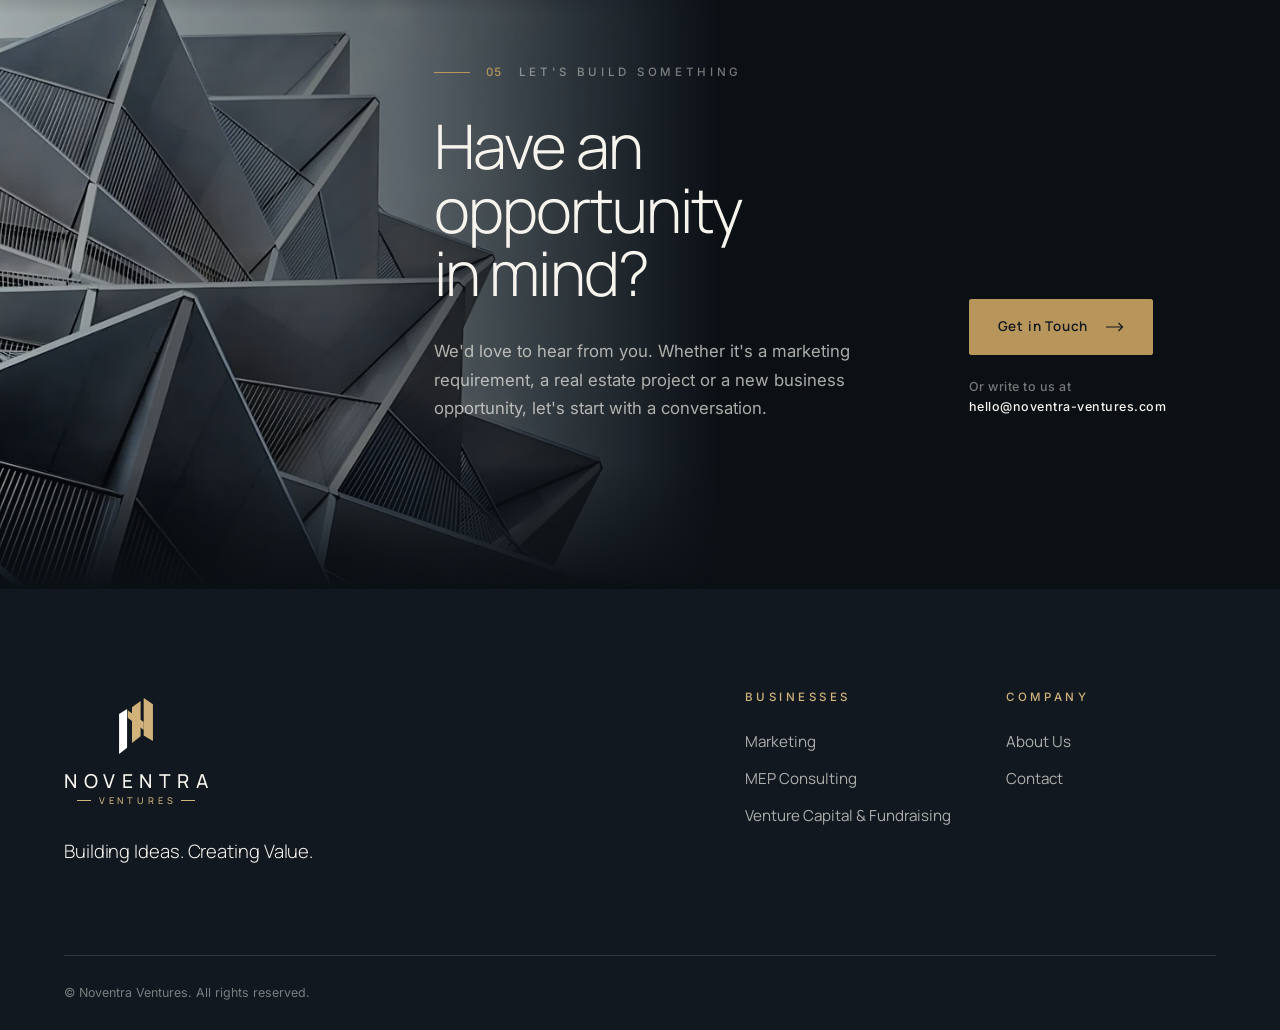
==== commit d22198a8: "Add files via upload" ====
--- a/index.html
+++ b/index.html
@@ -50,6 +50,7 @@
             <div class="dropdown" id="dd-businesses">
               <a href="marketing.html"><span>01</span>Marketing</a>
               <a href="mep.html"><span>02</span>MEP Consulting</a>
+              <a href="venture-capital.html"><span>03</span>Venture Capital &amp; Fundraising</a>
             </div>
           </li>
           <li><a class="nav__link" href="contact.html">Contact</a></li>
@@ -246,6 +247,7 @@
           <ul>
             <li><a href="marketing.html">Marketing</a></li>
             <li><a href="mep.html">MEP Consulting</a></li>
+            <li><a href="venture-capital.html">Venture Capital &amp; Fundraising</a></li>
           </ul>
         </div>
         <div class="footer__col">
--- a/assets/css/styles.css
+++ b/assets/css/styles.css
@@ -1311,3 +1311,55 @@
   .biz-band--media-left .biz-band__inner { padding-right: clamp(230px, 17vw, 280px); }
   .biz-band--media-left .biz-band__text { width: min(100%, 430px); }
 }
+
+/* ---------- Marketing & MEP section 04: dark band, photo left fading into ink on the right ---------- */
+.vfocus-section--dark {
+  position: relative; isolation: isolate; overflow: hidden;
+  background: var(--ink-deep); color: var(--on-dark);
+  padding-block: clamp(112px, 12vw, 190px);
+}
+.vfocus-section--dark .vfocus-section__grid { grid-template-columns: minmax(0, 5fr) minmax(0, 6fr); min-height: clamp(420px, 36vw, 620px); }
+.vfocus-section--dark .vfocus-section__media {
+  position: absolute; z-index: -1; top: 0; bottom: 0; left: 0; width: 58%;
+  aspect-ratio: auto; border-radius: 0; background: var(--ink-deep);
+  opacity: 1; transform: none;
+}
+.vfocus-section--dark .vfocus-section__media img { opacity: .9; }
+.vfocus-section--dark .vfocus-section__media::after {
+  content: ""; position: absolute; inset: 0; pointer-events: none;
+  background:
+    linear-gradient(90deg, rgba(11,16,21,.15) 0%, rgba(11,16,21,.35) 45%, rgba(11,16,21,.85) 78%, var(--ink-deep) 100%),
+    linear-gradient(180deg, var(--ink-deep) 0%, rgba(11,16,21,0) 16%, rgba(11,16,21,0) 84%, var(--ink-deep) 100%);
+}
+.vfocus-section--dark .vfocus-section__text { grid-column: 2; }
+.vfocus-section--dark .h2 { color: var(--on-dark); }
+.vfocus-section--dark .body { color: var(--on-dark-muted); }
+.vfocus-section--dark .vquote { color: var(--on-dark); border-left-color: var(--gold); }
+@media (min-width: 1180px) {
+  .vfocus-section--dark .vfocus-section__text { padding-right: clamp(60px, 6vw, 120px); }
+}
+@media (max-width: 960px) {
+  .vfocus-section--dark { padding-top: clamp(260px, 62vw, 460px); }
+  .vfocus-section--dark .vfocus-section__grid { grid-template-columns: minmax(0, 1fr); min-height: 0; }
+  .vfocus-section--dark .vfocus-section__media { width: 100%; bottom: auto; height: clamp(300px, 70vw, 520px); }
+  .vfocus-section--dark .vfocus-section__media::after {
+    background: linear-gradient(180deg, rgba(11,16,21,.25) 0%, rgba(11,16,21,.2) 50%, var(--ink-deep) 100%);
+  }
+  .vfocus-section--dark .vfocus-section__text { grid-column: 1; }
+}
+
+/* ---------- Venture Capital & Fundraising page ---------- */
+.capabilities--ivory { background: var(--ivory); }
+.capabilities--ivory .capability { background: var(--white); }
+.section-head__aside .lead + .body { margin-top: -10px; }
+.vc-note {
+  margin-top: clamp(32px, 4vw, 56px); max-width: 46em; padding-left: 20px; border-left: 1px solid var(--gold);
+  font: 300 clamp(1.05rem, 1.4vw, 1.25rem)/1.55 var(--font-display); color: var(--ink);
+}
+.vc-email { margin-top: 6px; font-size: .92rem; color: var(--on-dark-muted); }
+.vc-email a { color: var(--on-dark); border-bottom: 1px solid var(--rule-dark); padding-block: 6px; }
+.vc-email a:hover { border-color: var(--gold); }
+.vc-disclaimer { margin-top: 18px; padding-top: 18px; border-top: 1px solid var(--rule-dark); max-width: 40em; font-size: .78rem; line-height: 1.6; color: var(--on-dark-soft); }
+.vfocus-section--dark .vfocus-section__text .vquote { max-width: 24em; }
+.vapproach__title--long { font-size: clamp(2.4rem, 4.2vw, 4rem); }
+@media (max-width: 420px) { .vapproach__title--long { font-size: clamp(1.7rem, 8vw, 2.2rem); } }
